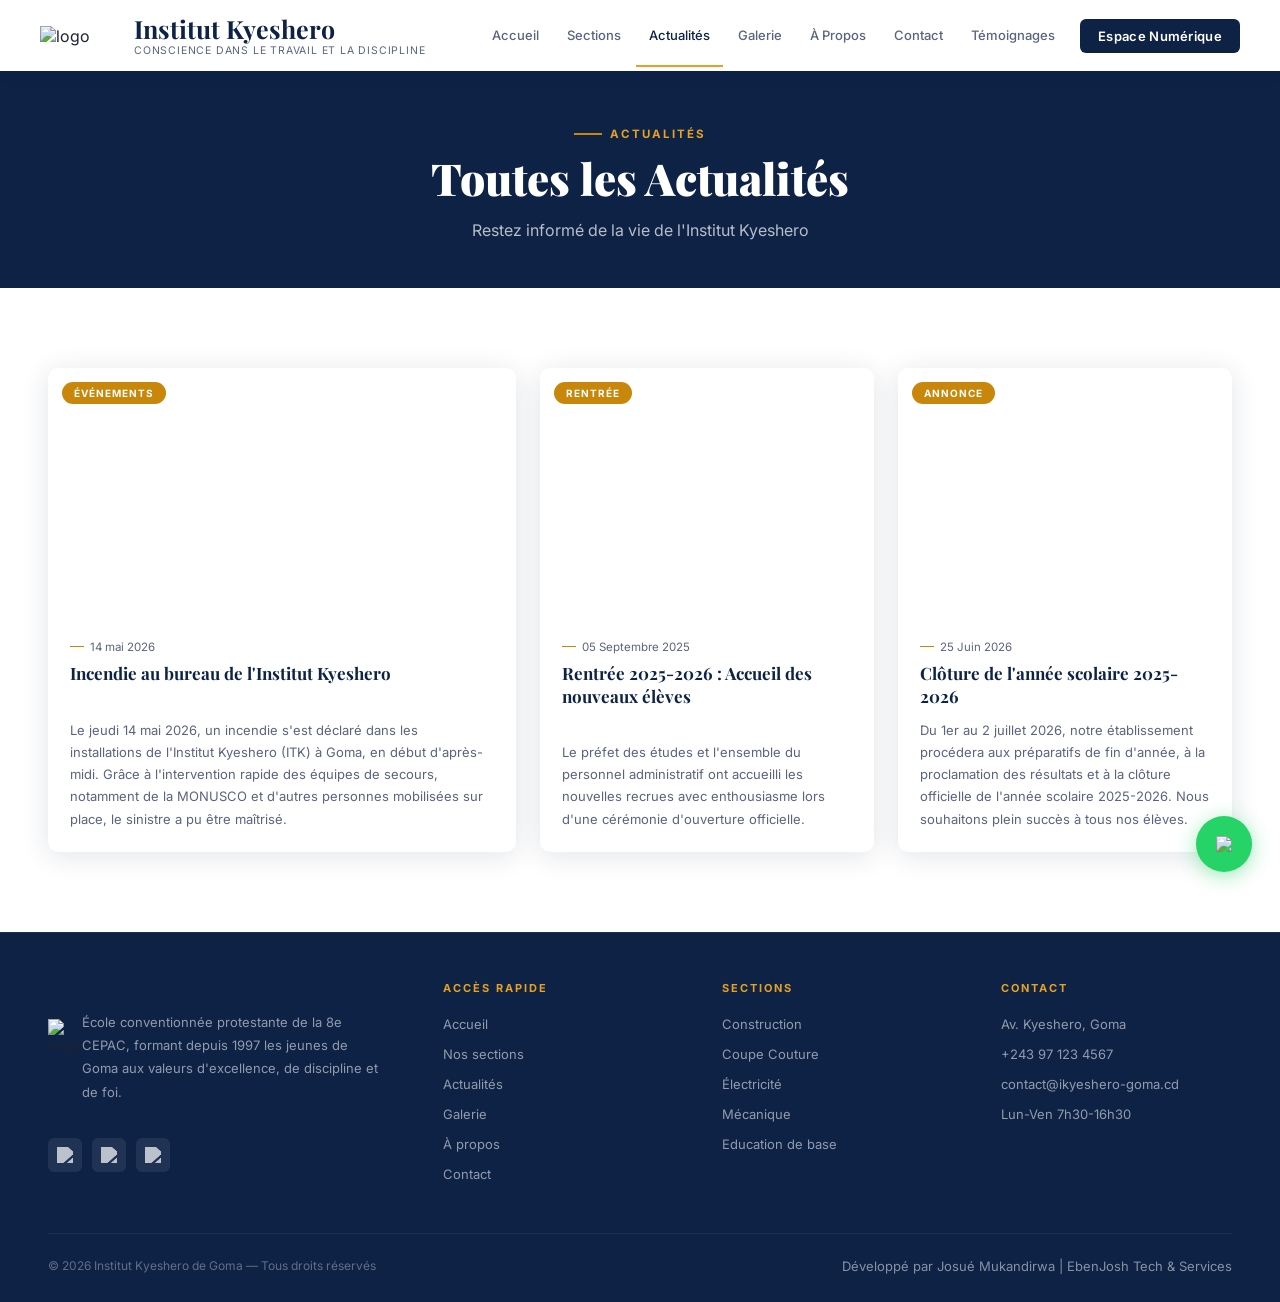
==== actualites.html @ 7f98d509 "maintenance en cours" ====
<!DOCTYPE html>
<html lang="fr">

<head>
    <meta charset="UTF-8" />
    <meta name="viewport" content="width=device-width,initial-scale=1.0" />
    <title>Actualités</title>
    <link href="https://fonts.googleapis.com/css2?family=Playfair+Display:wght@700;900&family=Inter:wght@300;400;500;600;700&display=swap" rel="stylesheet" />
    <link rel="stylesheet" href="style.css">
</head>

<body>
    <div id="progress"></div>
    <div id="page-main">

        <!-- NAVBAR -->
        <nav id="navbar">
            <div class="logo" onclick="goTo('home')">
                <div class="logo-emblem">
                    <img src="./logos/IMG-20260512-WA0002.jpg" alt="logo">
                </div>
                <div class="logo-text">
                    <h1>Institut Kyeshero</h1>
                    <p>Conscience dans le travail et la discipline</p>
                </div>
            </div>
            <div class="nav-links" id="navLinks">
                <a href="index.html">Accueil</a>
                <a href="sections.html">Sections</a>
                <a href="actualites.html" class="active">Actualités</a>
                <a href="galerie.html">Galerie</a>
                <a href="propos.html">À Propos</a>
                <a href="contacts.html">Contact</a>
                <a href="temoignages.html">Témoignages</a>
                <a href="espacenumerique.html" class="nav-espace">Espace Numérique</a>
            </div>
            <div class="hamburger" onclick="openMobileNav()">
                <span></span><span></span><span></span>
            </div>
        </nav>

        <!-- MOBILE NAV -->
        <div class="mobile-nav" id="mobileNav">
            <div class="mobile-nav-header">
                <div class="logo">
                    <div class="logo-emblem">
                        <img src="./logos/logo (2).png" alt="logo">
                    </div>
                    <div class="logo-text" style="filter:invert(1) brightness(2)">
                        <h1>Institut Kyeshero</h1>
                        <p>Conscience dans le travail et la discipline</p>
                    </div>
                </div>
                <button class="mob-close" onclick="closeMobileNav()">✕</button>
            </div>
            <a href="index.html">Accueil</a>
            <a href="sections.html">Sections & Formation</a>
            <a href="actualites.html">Actualités</a>
            <a href="galerie.html">Galerie</a>
            <a href="propos.html">À Propos</a>
            <a href="contacts.html">Contact & Inscriptions</a>
            <a href="temoignages.html" style="color:var(--gold-light)">Témoignages</a>
            <a href="espacenumerique.html" style="color:var(--gold-light)">Espace Numérique</a>
        </div>

        <!---------------- actualites ---------------->
        <!-- <div id="view-actualites" style="display:none"> -->
        <div style="background:var(--navy);padding:48px;color:#fff;text-align:center">
            <div class="section-label" style="justify-content:center;color:var(--gold-light)">Actualités</div>
            <h1 class="section-h2" style="color:#fff">Toutes les Actualités</h1>
            <p style="color:rgba(255,255,255,.7)">Restez informé de la vie de l'Institut Kyeshero</p>
        </div>
        <section class="section">
            <div class="section-inner">
                <div class="news-grid">
                    <div class="news-card">
                        <div class="news-img tall" style="background-image:url(./pictures/incendies.jpg); height: 250px;">
                            <div class="news-category">Événements</div>
                        </div>
                        <div class="news-body">
                            <div class="news-date">14 mai 2026</div>
                            <div class="news-title">Incendie au bureau de l'Institut Kyeshero</div>
                            <div class="news-excerpt">
                                Le jeudi 14 mai 2026, un incendie s'est déclaré dans les installations de l'Institut Kyeshero (ITK) à Goma, en début d'après-midi. Grâce à l'intervention rapide des équipes de secours, notamment de la MONUSCO et d'autres personnes mobilisées sur place,
                                le sinistre a pu être maîtrisé.
                                <!-- Cet événement a suscité une vive émotion au sein de la communauté éducative et de la population locale. À ce jour, les circonstances exactes à l'origine de l'incendie n'ont pas encore été
                                officiellement établies. Une évaluation des dégâts et des investigations ont été engagées afin de déterminer les causes de cet incident. L'Institut Technique de Kyeshero remercie toutes les personnes et organisations qui
                                ont apporté leur soutien durant cette épreuve. -->
                            </div>
                        </div>
                    </div>
                    <div class="news-card">
                        <div class="news-img" style="background-image:url('https://images.unsplash.com/photo-1529390079861-591de354faf5?w=600&q=80'); height: 250px;">
                            <div class="news-category">Rentrée</div>
                        </div>
                        <div class="news-body">
                            <div class="news-date">05 Septembre 2025</div>
                            <div class="news-title">Rentrée 2025-2026 : Accueil des nouveaux élèves</div>
                            <div class="news-excerpt">Le préfet des études et l'ensemble du personnel administratif ont accueilli les nouvelles recrues avec enthousiasme lors d'une cérémonie d'ouverture officielle.
                            </div>
                        </div>
                    </div>
                    <div class="news-card">
                        <div class="news-img" style="background-image:url('https://images.unsplash.com/photo-1551731409-43eb3e517a1a?w=600&q=80'); height: 250px;">
                            <div class="news-category">Annonce</div>
                        </div>
                        <div class="news-body">
                            <div class="news-date">25 Juin 2026</div>
                            <div class="news-title">Clôture de l'année scolaire 2025-2026</div>
                            <div class="news-excerpt">
                                Du 1er au 2 juillet 2026, notre établissement procédera aux préparatifs de fin d'année, à la proclamation des résultats et à la clôture officielle de l'année scolaire 2025-2026. Nous souhaitons plein succès à tous nos élèves.
                            </div>
                        </div>
                    </div>
                    <!-- <div class="news-card">
                        <div class="news-img" style="background-image:url('https://images.unsplash.com/photo-1571260899304-425eee4c7efc?w=600&q=80')">
                            <div class="news-category">Cérémonie</div>
                        </div>
                        <div class="news-body">
                            <div class="news-date">04 Juillet 2025</div>
                            <div class="news-title">Cérémonie de remise de diplômes 2025</div>
                            <div class="news-excerpt">Une cérémonie solennelle marquera la fin de cycle pour les élèves de terminale. Parents et dignitaires sont cordialement invités.</div>
                            <a href="#" class="news-link">Lire la suite <span class="arrow">→</span></a>
                        </div>
                    </div>
                    <div class="news-card">
                        <div class="news-img" style="background-image:url('https://images.unsplash.com/photo-1580582932707-520aed937b7b?w=600&q=80')">
                            <div class="news-category">Admin</div>
                        </div>
                        <div class="news-body">
                            <div class="news-date">15 Juillet 2025</div>
                            <div class="news-title">Ouverture des inscriptions 2025-2026</div>
                            <div class="news-excerpt">Les inscriptions pour l'année scolaire 2025-2026 sont officiellement ouvertes. Rendez-vous au secrétariat avec les pièces requises.</div>
                            <a href="#" class="news-link">Lire la suite <span class="arrow">→</span></a>
                        </div>
                    </div>
                    <div class="news-card">
                        <div class="news-img" style="background-image:url('https://images.unsplash.com/photo-1532187863486-abf9dbad1b69?w=600&q=80')">
                            <div class="news-category">Science</div>
                        </div>
                        <div class="news-body">
                            <div class="news-date">22 Mars 2025</div>
                            <div class="news-title">Foire scientifique inter-sections 2025</div>
                            <div class="news-excerpt">Les sections Bio-Chimie, Électricité et Mécanique ont présenté leurs projets lors d'une foire interne récompensant les meilleures innovations.</div>
                            <a href="#" class="news-link">Lire la suite <span class="arrow">→</span></a>
                        </div>
                    </div> -->
                </div>
            </div>
        </section>
    </div>

    <!-- FOOTER -->
    <footer id="main-footer">
        <div class="footer-grid">
            <div class="footer-brand">
                <div class="logo">
                    <div class="logo-emblem">
                        <img src="./logos/logo (2).png" alt="logo">
                        <p> École conventionnée protestante de la 8e CEPAC, formant depuis 1997 les jeunes de Goma aux valeurs d'excellence, de discipline et de foi.
                        </p>
                    </div>
                    <div class="logo-text" style="filter:invert(1) brightness(2)">
                    </div>
                </div>
                <div class="footer-socials">
                    <a href="#"><img src="./icons/book.png"></a>
                    <a href="#"><img src="./icons/x.png"></a>
                    <a href="#"><img src="./icons/insta.png"></a>
                    <!-- <a href="#"><img src="./icons/whastapp.png"></a> -->
                </div>
            </div>
            <div class="footer-col">
                <h4>Accès rapide</h4>
                <ul>
                    <li><a href="index.html">Accueil</a></li>
                    <li><a href="sections.html">Nos sections</a></li>
                    <li><a href="actualites.html">Actualités</a></li>
                    <li><a href="galerie.html">Galerie</a></li>
                    <li><a href="propos.html">À propos</a></li>
                    <li><a href="contacts.html">Contact</a></li>
                </ul>
            </div>
            <div class="footer-col">
                <h4>Sections</h4>
                <ul>
                    <li><a href="#">Construction</a></li>
                    <li><a href="#">Coupe Couture</a></li>
                    <li><a href="#">Électricité</a></li>
                    <li><a href="#">Mécanique</a></li>
                    <li><a href="#">Education de base</a></li>
                </ul>
            </div>
            <div class="footer-col">
                <h4>Contact</h4>
                <ul>
                    <li><a href="#">Av. Kyeshero, Goma</a></li>
                    <li><a href="#">+243 97 123 4567</a></li>
                    <li><a href="#">contact@ikyeshero-goma.cd</a></li>
                    <li><a href="#">Lun-Ven 7h30-16h30</a></li>
                </ul>
            </div>
        </div>
        <div class="footer-bottom">
            <span>&copy; 2026 Institut Kyeshero de Goma — Tous droits réservés</span>
            <div class="footer-motto">
                <span style="font-size:13px;color:rgba(255,255,255,.5)">
                        Développé par Josué Mukandirwa | EbenJosh Tech & Services
                    </span>
            </div>
        </div>
    </footer>

    <!-- WHATSAPP -->
    <a href="https://wa.me/243971234567" class="wa-btn" target="_blank">
        <img src="./icons/whastap.png">
    </a>
    <script src="index.js"></script>
</body>

</html>
---- style.css ----
:root {
    --navy: #0d2245;
    --navy2: #1a3a6b;
    --blue: #1e4fa0;
    --gold: #c8860a;
    --gold-light: #e8a020;
    --gold-pale: #fdf3df;
    --white: #fff;
    --off: #f7f8fc;
    --text: #1c2333;
    --muted: #5a6480;
    --border: #e2e8f2;
    --radius: 10px;
    --shadow: 0 4px 28px rgba(13, 34, 69, .12);
    --shadow-lg: 0 16px 60px rgba(13, 34, 69, .18);
    --ff-display: 'Playfair Display', serif;
    --ff-body: 'Inter', sans-serif;
}

* {
    margin: 0;
    padding: 0;
    box-sizing: border-box
}

html {
    scroll-behavior: smooth
}

body {
    font-family: var(--ff-body);
    color: var(--text);
    background: #fff;
    overflow-x: hidden;
}

a {
    text-decoration: none;
    color: inherit
}

img {
    max-width: 100%;
    display: block
}


/* ══ TOPBAR ══ */

.topbar {
    background: var(--navy);
    color: rgba(255, 255, 255, .75);
    font-size: 12.5px;
    padding: 8px 48px;
    display: flex;
    justify-content: space-between;
    align-items: center;
    letter-spacing: .3px;
}

.topbar-left {
    display: flex;
    gap: 24px;
    align-items: center
}

.topbar-left span {
    display: flex;
    align-items: center;
    gap: 7px
}

.topbar-right {
    display: flex;
    gap: 8px;
    align-items: center
}

.topbar-right a {
    width: 30px;
    height: 30px;
    border-radius: 6px;
    background: rgba(255, 255, 255, .1);
    display: flex;
    align-items: center;
    justify-content: center;
    font-size: 13px;
    color: #fff;
    transition: background .2s;
}

.topbar-right a:hover {
    background: var(--blue)
}


/* ══ NAV ══ */

nav {
    background: #fff;
    box-shadow: 0 2px 16px rgba(13, 34, 69, .08);
    padding: 0 40px;
    display: flex;
    align-items: center;
    justify-content: space-between;
    position: sticky;
    top: 0;
    z-index: 900;
    transition: box-shadow .3s;
}

nav.scrolled {
    box-shadow: 0 4px 30px rgba(13, 34, 69, .15)
}

.logo {
    display: flex;
    align-items: center;
    gap: 14px;
    padding: 14px 0;
    cursor: pointer
}

.logo-emblem img {
    width: 80px;
}

.logo-emblem::before {
    content: '';
    inset: 0;
    background: linear-gradient(135deg, rgba(200, 134, 10, .2), transparent);
}

.logo-emblem span {
    font-size: 9px;
    color: var(--gold-light);
    font-weight: 900;
    letter-spacing: 1.5px;
    line-height: 1.1;
    text-align: center;
    position: relative;
    z-index: 1
}

.logo-emblem .cross {
    font-size: 18px;
    color: #fff;
    position: relative;
    z-index: 1
}

.logo-text h1 {
    font-size: 25px;
    color: var(--navy);
    font-weight: 700;
    font-family: var(--ff-display);
    line-height: 1.2
}

.logo-text p {
    font-size: 10.5px;
    color: var(--muted);
    letter-spacing: .8px;
    text-transform: uppercase
}

.nav-links {
    display: flex;
    align-items: center;
    gap: 2px
}

.nav-links a {
    padding: 22px 13px;
    font-size: 13px;
    font-weight: 500;
    color: var(--muted);
    border-bottom: 2px solid transparent;
    transition: all .2s;
    white-space: nowrap;
}

.nav-links a:hover,
.nav-links a.active {
    color: var(--navy);
    border-bottom-color: var(--gold-light);
}

.nav-links .nav-espace {
    background: var(--navy);
    color: #fff !important;
    padding: 9px 18px !important;
    border-radius: 6px;
    border-bottom: none !important;
    margin-left: 10px;
    font-weight: 600;
    font-size: 13px;
    letter-spacing: .3px;
}

.nav-links .nav-espace:hover {
    background: var(--blue) !important
}


/* hamburger */

.hamburger {
    display: none;
    flex-direction: column;
    gap: 5px;
    cursor: pointer;
    padding: 10px
}

.hamburger span {
    width: 24px;
    height: 2.5px;
    background: var(--navy);
    border-radius: 2px;
    transition: all .3s
}


/* ══ HERO ══ */

.hero {
    position: relative;
    height: 92vh;
    min-height: 580px;
    max-height: 800px;
    overflow: hidden;
    background: var(--navy);
}

.hero-slides {
    position: absolute;
    inset: 0
}

.hslide {
    position: absolute;
    inset: 0;
    opacity: 0;
    transition: opacity 1s ease;
    background-size: cover;
    background-position: center;
}

.hslide.active {
    opacity: 1
}

.hslide-overlay {
    position: absolute;
    inset: 0;
    background: linear-gradient(to right, rgba(13, 34, 69, .85) 0%, rgba(13, 34, 69, .55) 55%, rgba(13, 34, 69, .2) 100%);
}


/* Real school images via Unsplash for African schools */

.hslide-1 {
    background-image: url(./pictures/back\ \(2\).jpg)
}

.hslide-2 {
    background-image: url(./pictures/autresimages\ \(3\).jpg)
}

.hslide-3 {
    background-image: url(./pictures/e3a.png)
}

.hslide-4 {
    background-image: url(./pictures/back\ \(1\).jpg)
}

.hero-content {
    position: absolute;
    top: 50%;
    left: 48px;
    transform: translateY(-50%);
    color: #fff;
    max-width: 640px;
}

.hero-eyebrow {
    display: inline-flex;
    align-items: center;
    gap: 8px;
    background: rgba(200, 134, 10, .25);
    border: 1px solid rgba(200, 134, 10, .5);
    border-radius: 20px;
    padding: 6px 18px;
    font-size: 12px;
    letter-spacing: 1.5px;
    text-transform: uppercase;
    font-weight: 600;
    margin-bottom: 22px;
    color: var(--gold-light);
}

.hero-eyebrow::before {
    content: '✝';
    font-size: 11px
}

.hero-content h2 {
    font-family: var(--ff-display);
    font-size: clamp(38px, 5vw, 68px);
    font-weight: 900;
    line-height: 1.08;
    margin-bottom: 20px;
    text-shadow: 0 2px 20px rgba(0, 0, 0, .4);
}

.hero-content h2 em {
    font-style: normal;
    color: var(--gold-light);
    display: block;
}

.hero-tagline {
    font-size: 16px;
    line-height: 1.7;
    color: rgba(255, 255, 255, .85);
    max-width: 480px;
    margin-bottom: 36px;
}

.hero-actions {
    display: flex;
    gap: 14px;
    flex-wrap: wrap
}

.btn-gold {
    background: var(--gold);
    color: #fff;
    padding: 14px 30px;
    border-radius: 7px;
    font-weight: 700;
    font-size: 14px;
    letter-spacing: .5px;
    transition: all .2s;
    display: inline-flex;
    align-items: center;
    gap: 8px;
    border: 2px solid var(--gold);
}

.btn-gold:hover {
    background: var(--gold-light);
    border-color: var(--gold-light);
    transform: translateY(-2px)
}

.btn-ghost {
    background: transparent;
    color: #fff;
    padding: 14px 30px;
    border-radius: 7px;
    font-weight: 600;
    font-size: 14px;
    letter-spacing: .5px;
    border: 2px solid rgba(255, 255, 255, .5);
    transition: all .2s;
}

.btn-ghost:hover {
    background: rgba(255, 255, 255, .1);
    border-color: #fff
}

.hero-stats {
    position: absolute;
    bottom: 0;
    left: 0;
    right: 0;
    display: flex;
    background: rgba(13, 34, 69, .9);
    backdrop-filter: blur(10px);
}

.hero-stat {
    flex: 1;
    padding: 20px;
    text-align: center;
    border-right: 1px solid rgba(255, 255, 255, .08);
}

.hero-stat:last-child {
    border-right: none
}

.hero-stat .num {
    font-size: 30px;
    font-weight: 900;
    color: var(--gold-light);
    font-family: var(--ff-display);
}

.hero-stat .lbl {
    font-size: 11px;
    color: rgba(255, 255, 255, .6);
    margin-top: 3px;
    letter-spacing: .5px
}


/* slide arrows */

.harrow {
    position: absolute;
    top: 50%;
    transform: translateY(-50%);
    width: 44px;
    height: 44px;
    border-radius: 50%;
    background: rgba(255, 255, 255, .15);
    border: none;
    color: #fff;
    font-size: 20px;
    cursor: pointer;
    display: flex;
    align-items: center;
    justify-content: center;
    transition: all .2s;
    backdrop-filter: blur(4px);
}

.harrow:hover {
    background: rgba(255, 255, 255, .3);
    transform: translateY(-50%) scale(1.05)
}

.harrow-prev {
    left: 20px
}

.harrow-next {
    right: 20px
}

.hdots {
    position: absolute;
    bottom: 100px;
    left: 50%;
    transform: translateX(-50%);
    display: flex;
    gap: 8px;
}

.hdot {
    width: 8px;
    height: 8px;
    border-radius: 50%;
    background: rgba(255, 255, 255, .35);
    cursor: pointer;
    transition: all .3s;
}

.hdot.active {
    background: var(--gold-light);
    width: 22px;
    border-radius: 4px
}


/* ══ SECTIONS GÉNÉRALES ══ */

.section {
    padding: 80px 48px
}

.section-inner {
    max-width: 1200px;
    margin: 0 auto;
    display: flex;
    /* grid-template-columns: 1fr 1fr; */
    gap: 64px;
}

.section-bg {
    background: var(--off)
}

.section-label {
    display: inline-flex;
    align-items: center;
    gap: 8px;
    font-size: 11.5px;
    letter-spacing: 2px;
    text-transform: uppercase;
    font-weight: 700;
    color: var(--gold);
    margin-bottom: 12px;
}

.section-label::before {
    content: '';
    width: 28px;
    height: 2px;
    background: var(--gold);
    display: block
}

.section-h2 {
    font-family: var(--ff-display);
    font-size: clamp(28px, 3.5vw, 44px);
    font-weight: 900;
    color: var(--navy);
    line-height: 1.15;
    margin-bottom: 16px;
}

.section-intro {
    font-size: 16px;
    line-height: 1.8;
    color: var(--muted);
    max-width: 600px;
}

.section-head-row {
    display: flex;
    justify-content: space-between;
    align-items: flex-end;
    gap: 32px;
    margin-bottom: 52px;
    flex-wrap: wrap;
}


/* ══ ACTUALITÉS ══ */

.news-grid {
    display: grid;
    grid-template-columns: 1.4fr 1fr 1fr;
    gap: 24px
}

.news-card {
    background: #fff;
    border-radius: var(--radius);
    overflow: hidden;
    box-shadow: var(--shadow);
    transition: transform .25s, box-shadow .25s;
    display: flex;
    flex-direction: column;
}

.news-card:hover {
    transform: translateY(-5px);
    box-shadow: var(--shadow-lg)
}

.news-img {
    height: 200px;
    background-size: cover;
    background-position: center;
    position: relative;
}

.news-img.tall {
    height: 260px
}

.news-category {
    position: absolute;
    top: 14px;
    left: 14px;
    background: var(--gold);
    color: #fff;
    font-size: 10px;
    font-weight: 700;
    letter-spacing: 1px;
    text-transform: uppercase;
    padding: 5px 12px;
    border-radius: 20px;
}

.news-body {
    padding: 22px;
    flex: 1;
    display: flex;
    flex-direction: column
}

.news-date {
    font-size: 11.5px;
    color: var(--muted);
    margin-bottom: 8px;
    display: flex;
    align-items: center;
    gap: 6px
}

.news-date::before {
    content: '';
    width: 14px;
    height: 1px;
    background: var(--gold)
}

.news-title {
    font-family: var(--ff-display);
    font-size: 17px;
    font-weight: 700;
    color: var(--navy);
    line-height: 1.4;
    margin-bottom: 10px;
    flex: 1;
}

.news-excerpt {
    font-size: 13px;
    color: var(--muted);
    line-height: 1.7
}

.news-link {
    margin-top: 16px;
    display: inline-flex;
    align-items: center;
    gap: 6px;
    font-size: 12.5px;
    font-weight: 600;
    color: var(--blue);
    letter-spacing: .3px;
}

.news-link:hover {
    color: var(--gold)
}

.news-link .arrow {
    transition: transform .2s
}

.news-link:hover .arrow {
    transform: translateX(4px)
}


/* ══ SECTIONS ENSEIGNEMENT ══ */

.sections-grid {
    display: grid;
    grid-template-columns: repeat(3, 1fr);
    gap: 24px;
}

.sect-card {
    border-radius: var(--radius);
    overflow: hidden;
    position: relative;
    height: 260px;
    cursor: pointer;
    box-shadow: var(--shadow);
    transition: transform .25s;
}

.sect-card:hover {
    transform: translateY(-6px)
}

.sect-card-bg {
    position: absolute;
    inset: 0;
    background-size: cover;
    background-position: center;
    transition: transform .4s;
}

.sect-card:hover .sect-card-bg {
    transform: scale(1.06)
}

.sect-card-overlay {
    position: absolute;
    inset: 0;
    background: linear-gradient(to top, rgba(13, 34, 69, .92) 0%, rgba(13, 34, 69, .2) 100%);
}

.sect-card-body {
    position: absolute;
    bottom: 0;
    left: 0;
    right: 0;
    padding: 24px;
}

.sect-icon {
    width: 50px;
    height: 50px;
    border-radius: 50%;
    background: rgba(255, 255, 255, .15);
    display: flex;
    align-items: center;
    justify-content: center;
    font-size: 22px;
    margin-bottom: 12px;
    border: 1.5px solid rgba(255, 255, 255, .2);
}

.sect-icon img {
    width: 35px;
    cursor: pointer;
    filter: brightness(0) invert(1);
    opacity: 70%;
}

.sect-card-body h3 {
    font-family: var(--ff-display);
    font-size: 18px;
    color: #fff;
    font-weight: 700;
    margin-bottom: 5px;
}

.sect-card-body p {
    font-size: 12px;
    color: rgba(255, 255, 255, .7);
    line-height: 1.5
}

.sect-card-tag {
    position: absolute;
    top: 14px;
    right: 14px;
    background: rgba(200, 134, 10, .9);
    color: #fff;
    font-size: 10px;
    font-weight: 700;
    letter-spacing: .8px;
    padding: 4px 10px;
    border-radius: 20px;
    text-transform: uppercase;
}


/* ══ TÉMOIGNAGES ══ */

.testimonials-wrap {
    position: relative;
    overflow: hidden
}

.testimonials-track {
    display: flex;
    gap: 24px;
    transition: transform .5s cubic-bezier(.4, 0, .2, 1);
}

.testi-card {
    /* min-width: calc(33.33% - 16px); */
    width: 100px;
    background: #fff;
    border-radius: var(--radius);
    padding: 32px;
    box-shadow: var(--shadow);
    flex-shrink: 0;
    position: relative;
}

.testi-card::before {
    content: '"';
    position: absolute;
    top: 18px;
    right: 24px;
    font-family: var(--ff-display);
    font-size: 80px;
    color: var(--gold-pale);
    line-height: 1;
    font-weight: 900;
}

.testi-stars {
    color: var(--gold-light);
    font-size: 14px;
    margin-bottom: 16px;
    letter-spacing: 2px
}

.testi-text {
    font-size: 14.5px;
    line-height: 1.8;
    color: var(--muted);
    margin-bottom: 24px;
    position: relative;
    z-index: 1;
}

.testi-author {
    display: flex;
    align-items: center;
    gap: 14px
}

.testi-avatar {
    width: 48px;
    height: 48px;
    border-radius: 50%;
    background-size: cover;
    background-position: center;
    border: 2.5px solid var(--gold-light);
    flex-shrink: 0;
}

.testi-name {
    font-weight: 700;
    font-size: 14px;
    color: var(--navy)
}

.testi-role {
    font-size: 12px;
    color: var(--muted);
    margin-top: 2px
}

.testi-nav {
    display: flex;
    gap: 10px;
    margin-top: 36px;
    justify-content: center
}

.testi-btn {
    width: 42px;
    height: 42px;
    border-radius: 50%;
    border: 2px solid var(--border);
    background: #fff;
    cursor: pointer;
    font-size: 18px;
    display: flex;
    align-items: center;
    justify-content: center;
    transition: all .2s;
    color: var(--navy);
}

.testi-btn:hover {
    background: var(--navy);
    color: #fff;
    border-color: var(--navy)
}

.temoi {
    /* text-align: center; */
    margin-top: 20px;
}

.temoi button {
    width: 100px;
    padding: 5px;
    justify-content: center;
    border-radius: 20px;
    border: 1px solid var(--gold);
    background: var(--gold);
    justify-content: center
}

.temoi a {
    font-size: 12px;
    color: #e2e8f2;
    font-weight: bold;
}

.testimonials-wrap p {
    color: var(--muted);
}


/* ══ CHIFFRES CLÉS ══ */

.stats-band {
    background: linear-gradient(135deg, var(--navy) 0%, var(--blue) 100%);
    padding: 64px 48px;
}

.stats-grid {
    max-width: 1200px;
    margin: 0 auto;
    display: grid;
    grid-template-columns: repeat(4, 1fr);
    gap: 32px;
}

.stat-item {
    text-align: center;
    color: #fff
}

.stat-num {
    font-family: var(--ff-display);
    font-size: 52px;
    font-weight: 900;
    color: var(--gold-light);
    line-height: 1;
    display: block;
    counter-reset: none;
}

.stat-lbl {
    font-size: 13px;
    color: rgba(255, 255, 255, .7);
    margin-top: 6px;
    letter-spacing: .5px
}

.stat-icon {
    font-size: 28px;
    margin-bottom: 12px;
    display: block
}


/* ══ ESPACE ÉLÈVE/PARENT ══ */

.espace-grid {
    display: grid;
    grid-template-columns: 1fr 1fr;
    gap: 28px
}

.espace-card {
    border-radius: var(--radius);
    overflow: hidden;
    position: relative;
    min-height: 320px;
    cursor: pointer;
    box-shadow: var(--shadow);
    transition: transform .25s, box-shadow .25s;
}

.espace-card:hover {
    transform: translateY(-5px);
    box-shadow: var(--shadow-lg)
}

.espace-card-bg {
    position: absolute;
    inset: 0;
    background-size: cover;
    background-position: center
}

.espace-card-overlay {
    position: absolute;
    inset: 0;
    background: linear-gradient(135deg, rgba(13, 34, 69, .9) 0%, rgba(13, 34, 69, .6) 100%);
}

.espace-card-content {
    position: relative;
    z-index: 1;
    padding: 40px;
    height: 100%;
    display: flex;
    flex-direction: column;
}

.espace-badge {
    display: inline-flex;
    align-items: center;
    gap: 8px;
    background: rgba(200, 134, 10, .25);
    border: 1px solid rgba(200, 134, 10, .4);
    border-radius: 20px;
    padding: 6px 14px;
    font-size: 11px;
    letter-spacing: 1px;
    text-transform: uppercase;
    font-weight: 700;
    color: var(--gold-light);
    margin-bottom: auto;
}

.espace-card h3 {
    font-family: var(--ff-display);
    font-size: 30px;
    color: #fff;
    font-weight: 900;
    line-height: 1.2;
    margin-bottom: 14px;
}

.espace-card p {
    font-size: 14px;
    color: rgba(255, 255, 255, .8);
    line-height: 1.7;
    margin-bottom: 28px
}

.espace-features {
    display: flex;
    flex-direction: column;
    gap: 10px;
    margin-bottom: 28px
}

.espace-feat {
    display: flex;
    align-items: center;
    gap: 10px;
    font-size: 13px;
    color: rgba(255, 255, 255, .85);
}

.espace-feat::before {
    content: '✓';
    width: 20px;
    height: 20px;
    background: rgba(200, 134, 10, .3);
    border-radius: 50%;
    display: flex;
    align-items: center;
    justify-content: center;
    font-size: 11px;
    color: var(--gold-light);
    font-weight: 700;
    flex-shrink: 0;
}

.espace-cta {
    background: var(--gold);
    color: #fff;
    padding: 12px 24px;
    border-radius: 6px;
    font-weight: 700;
    font-size: 14px;
    letter-spacing: .4px;
    display: inline-flex;
    align-items: center;
    gap: 8px;
    transition: all .2s;
    align-self: flex-start;
    border: none;
    cursor: pointer;
}

.espace-cta:hover {
    background: var(--gold-light);
    transform: translateY(-2px)
}


/* ══ GALERIE ══ */

.gallery-masonry {
    display: grid;
    grid-template-columns: repeat(4, 1fr);
    grid-template-rows: auto;
    gap: 14px;
}

.gal-item {
    border-radius: 8px;
    overflow: hidden;
    background-size: cover;
    background-position: center;
    position: relative;
    cursor: pointer;
}

.gal-item::after {
    content: '';
    position: absolute;
    inset: 0;
    background: rgba(13, 34, 69, 0);
    transition: background .3s;
}

.gal-item:hover::after {
    background: rgba(13, 34, 69, .3)
}

.gal-item:nth-child(1) {
    grid-column: span 2;
    grid-row: span 2;
    height: 340px
}

.gal-item:nth-child(2) {
    height: 163px
}

.gal-item:nth-child(3) {
    height: 163px
}

.gal-item:nth-child(4) {
    height: 163px
}

.gal-item:nth-child(5) {
    height: 163px
}

.gal-item:nth-child(6) {
    grid-column: span 2;
    height: 163px
}


/* ══ CONTACT STRIP ══ */

.contact-strip {
    background: var(--navy);
    padding: 60px 48px;
}

.contact-inner {
    max-width: 1200px;
    margin: 0 auto;
    display: flex;
    justify-content: space-between;
    align-items: center;
    gap: 48px;
    flex-wrap: wrap;
}

.contact-text h2 {
    font-family: var(--ff-display);
    font-size: 32px;
    color: #fff;
    font-weight: 900;
    margin-bottom: 8px;
}

.contact-text p {
    font-size: 15px;
    color: rgba(255, 255, 255, .7)
}

.contact-items {
    display: flex;
    gap: 32px;
    flex-wrap: wrap
}

.contact-item {
    display: flex;
    align-items: center;
    gap: 12px
}

.contact-item-icon {
    width: 35px;
    border-radius: 50%;
    background: rgba(255, 255, 255, .08);
    display: flex;
    align-items: center;
    justify-content: center;
    font-size: 20px;
    flex-shrink: 0;
    padding: 5px;
    border: 1.5px solid rgba(255, 255, 255, .1);
}

.contact-item-icon img {
    cursor: pointer;
    filter: brightness(0) invert(1);
    opacity: 70%;
}

.contact-item-text {
    font-size: 13px;
    color: rgba(255, 255, 255, .6)
}

.contact-item-val {
    font-size: 14.5px;
    color: #fff;
    font-weight: 600;
    margin-top: 2px
}


/* ══ FOOTER ══ */

footer {
    background: var(--navy);
    border-top: 1px solid rgba(255, 255, 255, .06);
    padding: 48px 48px 28px;
}

.footer-grid {
    max-width: 1200px;
    margin: 0 auto;
    display: grid;
    grid-template-columns: 1.5fr 1fr 1fr 1fr;
    gap: 48px;
    margin-bottom: 40px;
}

.footer-brand p {
    font-size: 13px;
    color: rgba(255, 255, 255, .55);
    line-height: 1.8;
    margin-top: 16px;
    margin-bottom: 20px
}

.footer-brand .logo .logo-emblem {
    display: flex;
    /* align-items: center; */
}

.footer-brand .logo .logo-emblem img {
    height: 80px;
    width: 80px;
}

.footer-socials {
    display: flex;
    gap: 10px;
}

.footer-socials a {
    width: 34px;
    height: 34px;
    border-radius: 6px;
    background: rgba(255, 255, 255, .08);
    display: flex;
    align-items: center;
    justify-content: center;
    font-size: 14px;
    color: rgba(255, 255, 255, .6);
    transition: all .2s;
    padding: 5px;
}

.footer-socials a img {
    cursor: pointer;
    filter: brightness(0) invert(1);
    opacity: 70%;
}

.footer-socials a:hover {
    background: var(--gold);
    color: #fff
}

.footer-col h4 {
    font-size: 11px;
    letter-spacing: 2px;
    text-transform: uppercase;
    color: var(--gold-light);
    font-weight: 700;
    margin-bottom: 18px
}

.footer-col ul {
    list-style: none
}

.footer-col ul li {
    margin-bottom: 10px
}

.footer-col ul li a {
    font-size: 13px;
    color: rgba(255, 255, 255, .55);
    transition: color .2s
}

.footer-col ul li a:hover {
    color: #fff
}

.footer-bottom {
    max-width: 1200px;
    margin: 0 auto;
    border-top: 1px solid rgba(255, 255, 255, .06);
    padding-top: 24px;
    display: flex;
    justify-content: space-between;
    align-items: center;
    font-size: 12px;
    color: rgba(255, 255, 255, .35);
    flex-wrap: wrap;
    gap: 12px;
}

.footer-motto {
    display: flex;
    gap: 16px;
    align-items: center;
}

.footer-motto span {
    display: flex;
    align-items: center;
    gap: 6px
}

.footer-motto span::before {
    content: '·';
    color: var(--gold);
    font-size: 18px;
}

.footer-motto span:first-child::before {
    display: none
}

.logo-emblem {
    align-items: center;
}


/* ══ WHATSAPP ══ */

.wa-btn {
    position: fixed;
    bottom: 28px;
    right: 28px;
    z-index: 800;
    width: 56px;
    height: 56px;
    border-radius: 50%;
    background: #25d366;
    display: flex;
    align-items: center;
    justify-content: center;
    font-size: 26px;
    box-shadow: 0 4px 20px rgba(37, 211, 102, .45);
    transition: transform .2s, box-shadow .2s;
    animation: wa-pulse 2.5s infinite;
}

.wa-btn:hover {
    transform: scale(1.1);
    box-shadow: 0 8px 32px rgba(37, 211, 102, .55)
}

@keyframes wa-pulse {
    0%,
    100% {
        box-shadow: 0 4px 20px rgba(37, 211, 102, .45)
    }
    50% {
        box-shadow: 0 4px 30px rgba(37, 211, 102, .7)
    }
}


/* ══ SCROLL REVEAL ══ */

.reveal {
    opacity: 0;
    transform: translateY(30px);
    transition: opacity .6s, transform .6s
}

.reveal.visible {
    opacity: 1;
    transform: none
}


/* ══ COUNTER ANIMATION ══ */

.count-up {
    display: inline-block
}


/* ══ ANNONCE BAND ══ */

.annonce-band {
    background: var(--gold);
    overflow: hidden;
    padding: 10px 0;
}

.annonce-track {
    display: flex;
    gap: 60px;
    animation: scroll-left 30s linear infinite;
    white-space: nowrap;
}

.annonce-track:hover {
    animation-play-state: paused
}

@keyframes scroll-left {
    from {
        transform: translateX(0)
    }
    to {
        transform: translateX(-50%)
    }
}

.annonce-item {
    display: inline-flex;
    align-items: center;
    gap: 10px;
    font-size: 13px;
    font-weight: 600;
    color: #fff;
    letter-spacing: .3px;
}

.annonce-item .dot {
    width: 6px;
    height: 6px;
    border-radius: 50%;
    background: rgba(255, 255, 255, .5);
    flex-shrink: 0
}


/* ══ PAGE ESPACE NUMERIQUE ══ */

#page-espace {
    display: none
}

.espace-login-wrap {
    min-height: 100vh;
    background: linear-gradient(135deg, var(--navy) 0%, var(--blue) 100%);
    display: flex;
    align-items: center;
    justify-content: center;
    padding: 40px 20px;
}

.espace-login-card {
    background: #fff;
    border-radius: 16px;
    padding: 44px 40px;
    max-width: 460px;
    width: 100%;
    box-shadow: 0 24px 80px rgba(0, 0, 0, .3);
}

.espace-login-logo {
    text-align: center;
    margin-bottom: 32px
}

.espace-login-logo .emblem {
    width: 70px;
    height: 70px;
    background: var(--navy);
    border-radius: 50% 50% 38% 38%;
    display: flex;
    flex-direction: column;
    align-items: center;
    justify-content: center;
    border: 3px solid var(--gold-light);
    margin: 0 auto 14px;
}

.espace-login-logo .emblem .cross {
    font-size: 24px;
    color: #fff
}

.espace-login-logo .emblem span {
    font-size: 8px;
    color: var(--gold-light);
    font-weight: 900;
    letter-spacing: 1px
}

.espace-login-logo h2 {
    font-family: var(--ff-display);
    font-size: 22px;
    color: var(--navy);
    font-weight: 900
}

.espace-login-logo p {
    font-size: 13px;
    color: var(--muted);
    margin-top: 4px
}

.login-tabs {
    display: flex;
    background: var(--off);
    border-radius: 8px;
    padding: 4px;
    margin-bottom: 28px;
    gap: 4px
}

.ltab {
    flex: 1;
    padding: 10px;
    border-radius: 6px;
    border: none;
    background: transparent;
    font-size: 13px;
    font-weight: 600;
    color: var(--muted);
    cursor: pointer;
    transition: all .2s;
}

.ltab.active {
    background: #fff;
    color: var(--navy);
    box-shadow: 0 2px 8px rgba(0, 0, 0, .08)
}

.field {
    margin-bottom: 18px
}

.field label {
    display: block;
    font-size: 11.5px;
    font-weight: 700;
    color: var(--navy);
    margin-bottom: 7px;
    letter-spacing: .5px;
    text-transform: uppercase
}

.field input,
.field select {
    width: 100%;
    padding: 13px 16px;
    border: 2px solid var(--border);
    border-radius: 8px;
    font-size: 14px;
    color: var(--text);
    outline: none;
    font-family: var(--ff-body);
    transition: border .2s;
    background: #fff;
}

.field input:focus,
.field select:focus {
    border-color: var(--blue)
}

.btn-connect {
    width: 100%;
    padding: 14px;
    border-radius: 8px;
    background: var(--navy);
    color: #fff;
    border: none;
    font-size: 15px;
    font-weight: 700;
    cursor: pointer;
    font-family: var(--ff-body);
    transition: background .2s;
    letter-spacing: .5px;
    margin-top: 4px;
}

.btn-connect:hover {
    background: var(--blue)
}

.err-box {
    display: none;
    background: #fdf0ef;
    border: 1px solid #f5c6c2;
    border-left: 4px solid #c0392b;
    border-radius: 8px;
    padding: 14px 16px;
    margin-top: 16px;
    font-size: 13px;
    color: #c0392b;
}

.err-box.show {
    display: block
}


/* ══ MOBILE ══ */

.mobile-nav {
    display: none;
    position: fixed;
    inset: 0;
    background: var(--navy);
    z-index: 9999;
    flex-direction: column;
    padding: 24px;
    overflow-y: auto;
}

.mobile-nav.open {
    display: flex
}

.mobile-nav-header {
    display: flex;
    justify-content: space-between;
    align-items: center;
    margin-bottom: 32px
}

.mob-close {
    background: none;
    border: none;
    color: #fff;
    font-size: 28px;
    cursor: pointer
}

.mobile-nav a {
    color: rgba(255, 255, 255, .85);
    padding: 18px 12px;
    font-size: 15px;
    font-weight: 500;
    border-bottom: 1px solid rgba(255, 255, 255, .08);
    display: flex;
    justify-content: space-between;
    align-items: center;
}

.mobile-nav a:after {
    content: '>';
    font-size: 22px;
    color: var(--gold-light)
}


/* bottom bar mobile */

.mobile-bar {
    display: none;
    position: fixed;
    bottom: 0;
    left: 0;
    right: 0;
    background: #fff;
    border-top: 1px solid var(--border);
    z-index: 800;
    display: none;
    grid-template-columns: repeat(4, 1fr);
}

.mbar-item {
    display: flex;
    flex-direction: column;
    align-items: center;
    padding: 10px;
    font-size: 10px;
    font-weight: 600;
    color: var(--muted);
    cursor: pointer;
    transition: color .2s;
}

.mbar-item.active,
.mbar-item:hover {
    color: var(--navy)
}

.mbar-item .ico {
    font-size: 22px;
    margin-bottom: 3px
}

@media(max-width:1070px) {
    .topbar {
        padding: 8px 20px
    }
    .topbar-left span:not(:first-child) {
        display: none
    }
    nav {
        padding: 0 20px
    }
    .nav-links {
        display: none
    }
    .hamburger {
        display: flex
    }
    .section {
        padding: 60px 20px
    }
    .hero-content {
        left: 20px;
        right: 20px;
        max-width: 100%
    }
    .hero-stats {
        display: none
    }
}

@media(max-width:900px) {
    .section-inner {
        display: grid;
    }
    .news-grid {
        grid-template-columns: 1fr
    }
    .sections-grid {
        grid-template-columns: repeat(2, 1fr)
    }
    .stats-grid {
        grid-template-columns: repeat(2, 1fr)
    }
    .espace-grid {
        grid-template-columns: 1fr
    }
    .gallery-masonry {
        grid-template-columns: repeat(2, 1fr)
    }
    .gal-item:nth-child(1) {
        grid-column: span 2;
        height: 220px
    }
    .gal-item:nth-child(6) {
        grid-column: span 2
    }
    .contact-inner {
        flex-direction: column;
        align-items: flex-start
    }
    .footer-grid {
        grid-template-columns: 1fr 1fr
    }
    .testi-card {
        min-width: calc(100% - 0px)
    }
    .footer-bottom {
        flex-direction: column;
        text-align: center
    }
    .mobile-bar {
        display: grid
    }
    footer {
        padding-bottom: 80px
    }
    .stats-band {
        padding: 60px 20px
    }
    .contact-strip {
        padding: 60px 20px
    }
}

@media(max-width:600px) {
    .hero {
        height: 80vh;
        min-height: 480px
    }
    .hero-content h2 {
        font-size: 34px
    }
    .sections-grid {
        grid-template-columns: 1fr
    }
    .stats-grid {
        grid-template-columns: 1fr 1fr
    }
    .footer-grid {
        grid-template-columns: 1fr
    }
    .hdots {
        bottom: 12px
    }
}

@media(max-width:350px) {
    .logo-text h1 {
        font-size: 25px;
    }
}


/* ══ PROGRESS BAR ══ */

#progress {
    position: fixed;
    top: 0;
    left: 0;
    height: 3px;
    background: linear-gradient(to right, var(--gold), var(--gold-light));
    z-index: 9999;
    width: 0%;
    transition: width .1s;
}
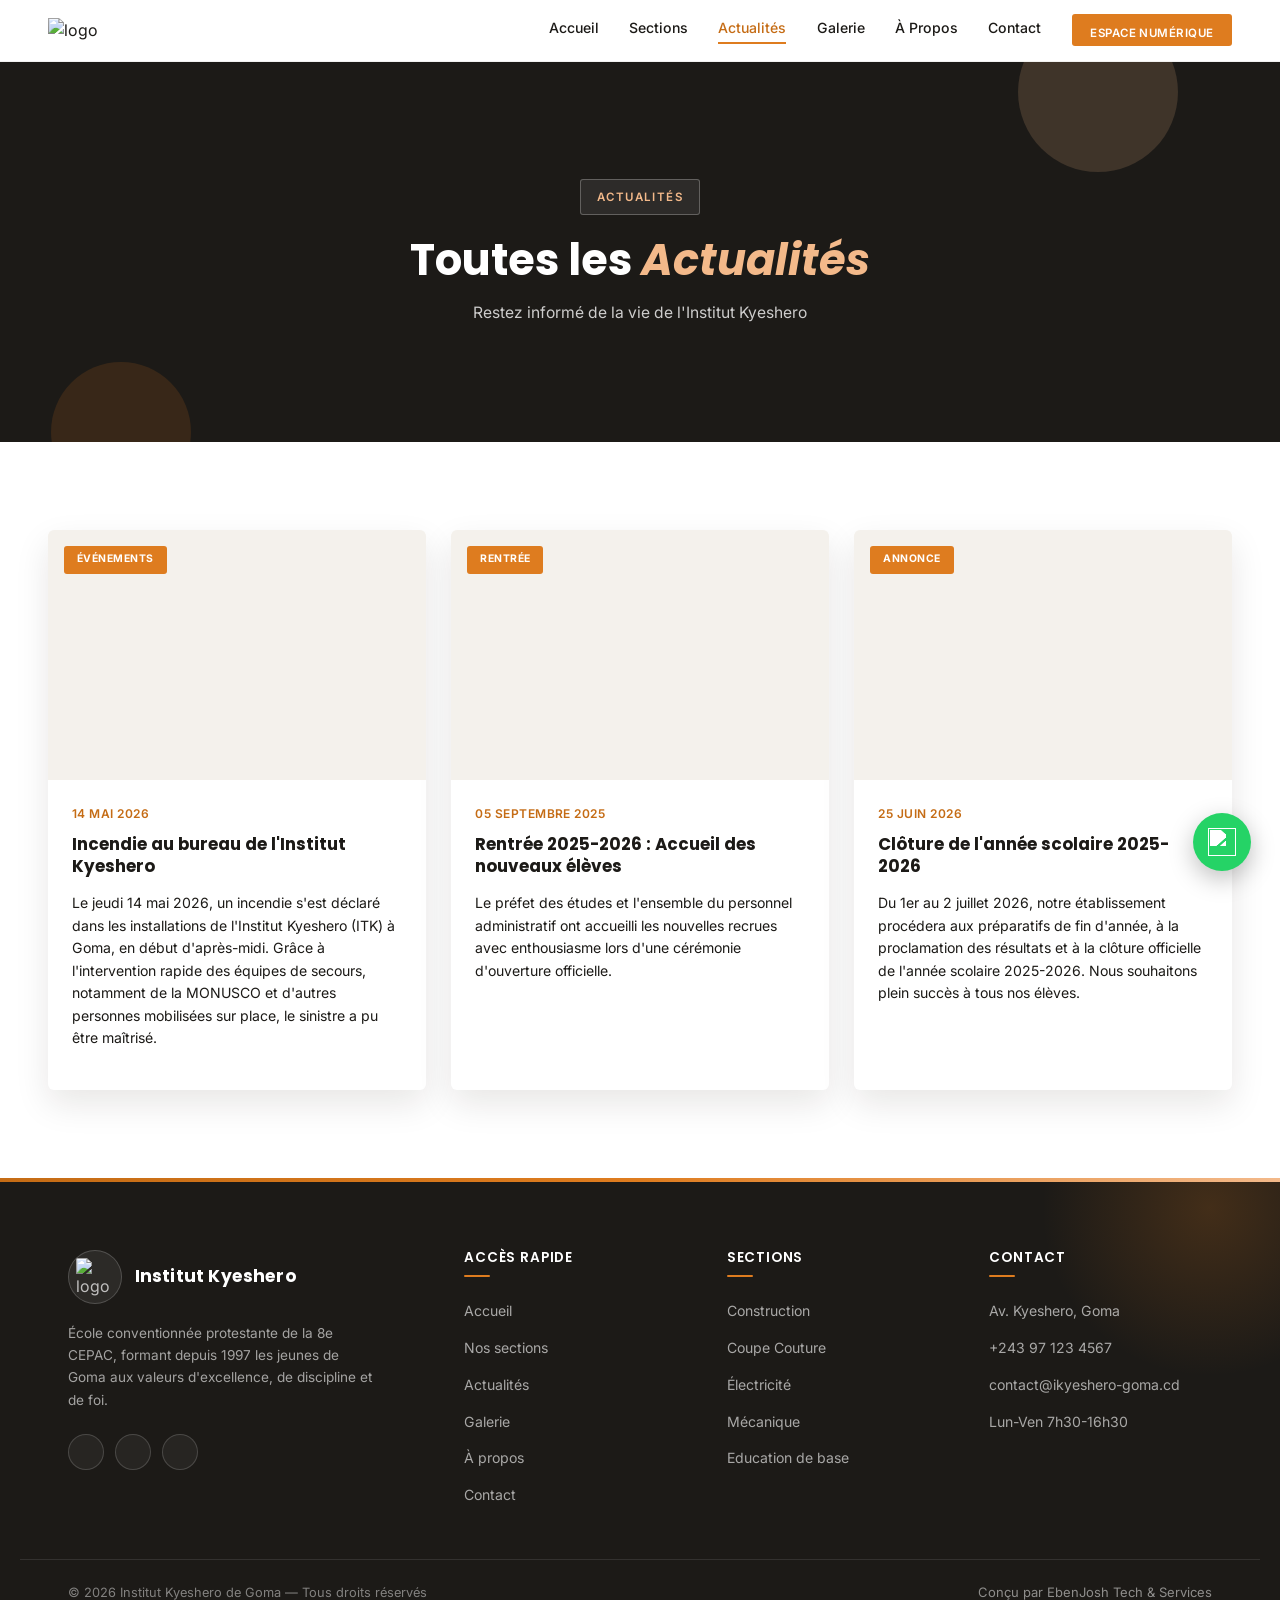
==== commit 55a3029b: "Nouvelle mise à jour" ====
--- a/actualites.html
+++ b/actualites.html
@@ -5,11 +5,40 @@
     <meta charset="UTF-8" />
     <meta name="viewport" content="width=device-width,initial-scale=1.0" />
     <title>Actualités</title>
-    <link href="https://fonts.googleapis.com/css2?family=Playfair+Display:wght@700;900&family=Inter:wght@300;400;500;600;700&display=swap" rel="stylesheet" />
+    <link
+        href="https://fonts.googleapis.com/css2?family=Poppins:wght@400;500;600;700;800&family=Inter:wght@300;400;500;600;700&display=swap"
+        rel="stylesheet" />
     <link rel="stylesheet" href="style.css">
+    <link rel="icon" href="./pictures/logos/logoshaut2.png">
 </head>
 
 <body>
+
+    <!-- ═══ PRÉCHARGEUR ═══ -->
+    <div id="site-preloader">
+        <div class="preloader-inner">
+            <div class="preloader-ring"></div>
+            <img src="./logos/logo (2).png" alt="Institut Kyeshero" class="preloader-logo">
+        </div>
+        <p class="preloader-text">Chargement…</p>
+    </div>
+    <script>
+        (function () {
+            var pre = document.getElementById('site-preloader');
+            if (!pre) return;
+            function hide() {
+                pre.classList.add('loaded');
+                setTimeout(function () { pre.remove(); }, 600);
+            }
+            if (document.readyState === 'complete') {
+                hide();
+            } else {
+                window.addEventListener('load', hide);
+                setTimeout(hide, 8000); // filet de sécurité si la connexion est très lente
+            }
+        })();
+    </script>
+
     <div id="progress"></div>
     <div id="page-main">
 
@@ -19,10 +48,10 @@
                 <div class="logo-emblem">
                     <img src="./logos/IMG-20260512-WA0002.jpg" alt="logo">
                 </div>
-                <div class="logo-text">
+                <!-- <div class="logo-text">
                     <h1>Institut Kyeshero</h1>
                     <p>Conscience dans le travail et la discipline</p>
-                </div>
+                </div> -->
             </div>
             <div class="nav-links" id="navLinks">
                 <a href="index.html">Accueil</a>
@@ -31,7 +60,7 @@
                 <a href="galerie.html">Galerie</a>
                 <a href="propos.html">À Propos</a>
                 <a href="contacts.html">Contact</a>
-                <a href="temoignages.html">Témoignages</a>
+                <!-- <a href="temoignages.html">Témoignages</a> -->
                 <a href="espacenumerique.html" class="nav-espace">Espace Numérique</a>
             </div>
             <div class="hamburger" onclick="openMobileNav()">
@@ -46,10 +75,10 @@
                     <div class="logo-emblem">
                         <img src="./logos/logo (2).png" alt="logo">
                     </div>
-                    <div class="logo-text" style="filter:invert(1) brightness(2)">
+                    <!-- <div class="logo-text" style="filter:invert(1) brightness(2)">
                         <h1>Institut Kyeshero</h1>
                         <p>Conscience dans le travail et la discipline</p>
-                    </div>
+                    </div> -->
                 </div>
                 <button class="mob-close" onclick="closeMobileNav()">✕</button>
             </div>
@@ -58,30 +87,38 @@
             <a href="actualites.html">Actualités</a>
             <a href="galerie.html">Galerie</a>
             <a href="propos.html">À Propos</a>
-            <a href="contacts.html">Contact & Inscriptions</a>
+            <!-- <a href="contacts.html">Contact & Inscriptions</a> -->
             <a href="temoignages.html" style="color:var(--gold-light)">Témoignages</a>
             <a href="espacenumerique.html" style="color:var(--gold-light)">Espace Numérique</a>
         </div>
 
         <!---------------- actualites ---------------->
         <!-- <div id="view-actualites" style="display:none"> -->
-        <div style="background:var(--navy);padding:48px;color:#fff;text-align:center">
-            <div class="section-label" style="justify-content:center;color:var(--gold-light)">Actualités</div>
-            <h1 class="section-h2" style="color:#fff">Toutes les Actualités</h1>
-            <p style="color:rgba(255,255,255,.7)">Restez informé de la vie de l'Institut Kyeshero</p>
-        </div>
+        <section class="page-hero">
+            <div class="page-hero-media" style="background-image:url(./pictures/back\ \(2\).jpg)"></div>
+            <span class="page-hero-circle" aria-hidden="true"></span>
+            <span class="page-hero-circle-2" aria-hidden="true"></span>
+            <div class="page-hero-inner">
+                <div class="hero-eyebrow">Actualités</div>
+                <h1>Toutes les <em>Actualités</em></h1>
+                <p>Restez informé de la vie de l'Institut Kyeshero</p>
+            </div>
+        </section>
         <section class="section">
             <div class="section-inner">
                 <div class="news-grid">
                     <div class="news-card">
-                        <div class="news-img tall" style="background-image:url(./pictures/incendies.jpg); height: 250px;">
+                        <div class="news-img tall"
+                            style="background-image:url(./pictures/incendies.jpg); height: 250px;">
                             <div class="news-category">Événements</div>
                         </div>
                         <div class="news-body">
                             <div class="news-date">14 mai 2026</div>
                             <div class="news-title">Incendie au bureau de l'Institut Kyeshero</div>
                             <div class="news-excerpt">
-                                Le jeudi 14 mai 2026, un incendie s'est déclaré dans les installations de l'Institut Kyeshero (ITK) à Goma, en début d'après-midi. Grâce à l'intervention rapide des équipes de secours, notamment de la MONUSCO et d'autres personnes mobilisées sur place,
+                                Le jeudi 14 mai 2026, un incendie s'est déclaré dans les installations de l'Institut
+                                Kyeshero (ITK) à Goma, en début d'après-midi. Grâce à l'intervention rapide des équipes
+                                de secours, notamment de la MONUSCO et d'autres personnes mobilisées sur place,
                                 le sinistre a pu être maîtrisé.
                                 <!-- Cet événement a suscité une vive émotion au sein de la communauté éducative et de la population locale. À ce jour, les circonstances exactes à l'origine de l'incendie n'ont pas encore été
                                 officiellement établies. Une évaluation des dégâts et des investigations ont été engagées afin de déterminer les causes de cet incident. L'Institut Technique de Kyeshero remercie toutes les personnes et organisations qui
@@ -90,25 +127,31 @@
                         </div>
                     </div>
                     <div class="news-card">
-                        <div class="news-img" style="background-image:url('https://images.unsplash.com/photo-1529390079861-591de354faf5?w=600&q=80'); height: 250px;">
+                        <div class="news-img"
+                            style="background-image:url('https://images.unsplash.com/photo-1529390079861-591de354faf5?w=600&q=80'); height: 250px;">
                             <div class="news-category">Rentrée</div>
                         </div>
                         <div class="news-body">
                             <div class="news-date">05 Septembre 2025</div>
                             <div class="news-title">Rentrée 2025-2026 : Accueil des nouveaux élèves</div>
-                            <div class="news-excerpt">Le préfet des études et l'ensemble du personnel administratif ont accueilli les nouvelles recrues avec enthousiasme lors d'une cérémonie d'ouverture officielle.
+                            <div class="news-excerpt">Le préfet des études et l'ensemble du personnel administratif ont
+                                accueilli les nouvelles recrues avec enthousiasme lors d'une cérémonie d'ouverture
+                                officielle.
                             </div>
                         </div>
                     </div>
                     <div class="news-card">
-                        <div class="news-img" style="background-image:url('https://images.unsplash.com/photo-1551731409-43eb3e517a1a?w=600&q=80'); height: 250px;">
+                        <div class="news-img"
+                            style="background-image:url('https://images.unsplash.com/photo-1551731409-43eb3e517a1a?w=600&q=80'); height: 250px;">
                             <div class="news-category">Annonce</div>
                         </div>
                         <div class="news-body">
                             <div class="news-date">25 Juin 2026</div>
                             <div class="news-title">Clôture de l'année scolaire 2025-2026</div>
                             <div class="news-excerpt">
-                                Du 1er au 2 juillet 2026, notre établissement procédera aux préparatifs de fin d'année, à la proclamation des résultats et à la clôture officielle de l'année scolaire 2025-2026. Nous souhaitons plein succès à tous nos élèves.
+                                Du 1er au 2 juillet 2026, notre établissement procédera aux préparatifs de fin d'année,
+                                à la proclamation des résultats et à la clôture officielle de l'année scolaire
+                                2025-2026. Nous souhaitons plein succès à tous nos élèves.
                             </div>
                         </div>
                     </div>
@@ -154,15 +197,14 @@
     <footer id="main-footer">
         <div class="footer-grid">
             <div class="footer-brand">
-                <div class="logo">
+                <div class="footer-logo-row">
                     <div class="logo-emblem">
                         <img src="./logos/logo (2).png" alt="logo">
-                        <p> École conventionnée protestante de la 8e CEPAC, formant depuis 1997 les jeunes de Goma aux valeurs d'excellence, de discipline et de foi.
-                        </p>
-                    </div>
-                    <div class="logo-text" style="filter:invert(1) brightness(2)">
-                    </div>
-                </div>
+                    </div>
+                    <span class="footer-brand-name">Institut Kyeshero</span>
+                </div>
+                <p class="footer-brand-desc">École conventionnée protestante de la 8e CEPAC, formant depuis 1997
+                    les jeunes de Goma aux valeurs d'excellence, de discipline et de foi.</p>
                 <div class="footer-socials">
                     <a href="#"><img src="./icons/book.png"></a>
                     <a href="#"><img src="./icons/x.png"></a>
@@ -205,8 +247,8 @@
             <span>&copy; 2026 Institut Kyeshero de Goma — Tous droits réservés</span>
             <div class="footer-motto">
                 <span style="font-size:13px;color:rgba(255,255,255,.5)">
-                        Développé par Josué Mukandirwa | EbenJosh Tech & Services
-                    </span>
+                    Conçu par EbenJosh Tech & Services
+                </span>
             </div>
         </div>
     </footer>
--- a/style.css
+++ b/style.css
@@ -1,1795 +1,2548 @@
+/* ===========================================================
+   INSTITUT KYESHERO — style.css
+   Palette : orange chaud + encre + crème
+   =========================================================== */
+
 :root {
-    --navy: #0d2245;
-    --navy2: #1a3a6b;
-    --blue: #1e4fa0;
-    --gold: #c8860a;
-    --gold-light: #e8a020;
-    --gold-pale: #fdf3df;
-    --white: #fff;
-    --off: #f7f8fc;
-    --text: #1c2333;
-    --muted: #5a6480;
-    --border: #e2e8f2;
-    --radius: 10px;
-    --shadow: 0 4px 28px rgba(13, 34, 69, .12);
-    --shadow-lg: 0 16px 60px rgba(13, 34, 69, .18);
-    --ff-display: 'Playfair Display', serif;
-    --ff-body: 'Inter', sans-serif;
+  --orange: #de7c1f;
+  --orange-dark: #c56c15;
+  --orange-light: #f3b98a;
+  --orange-pale: #fbe9d6;
+  --ink: #1c1a17;
+  --text: #6e6a64;
+  --cream: #f4f1ec;
+  --white: #ffffff;
+  --gold-light: #f3b98a;
+  --shadow: 0 14px 34px rgba(28, 20, 10, 0.1);
+  --radius: 6px;
+  --font-head: "Poppins", sans-serif;
+  --font-body: "Inter", sans-serif;
 }
 
 * {
-    margin: 0;
-    padding: 0;
-    box-sizing: border-box
+  margin: 0;
+  padding: 0;
+  box-sizing: border-box;
 }
 
 html {
-    scroll-behavior: smooth
+  scroll-behavior: smooth;
 }
 
 body {
-    font-family: var(--ff-body);
-    color: var(--text);
-    background: #fff;
-    overflow-x: hidden;
+  font-family: var(--font-body);
+  color: var(--ink);
+  background: var(--white);
+  line-height: 1.6;
+  overflow-x: hidden;
+  -webkit-font-smoothing: antialiased;
+}
+
+h1,
+h2,
+h3,
+h4 {
+  font-family: var(--font-head);
+  font-weight: 700;
+  line-height: 1.2;
+  color: var(--ink);
+}
+
+p {
+  color: var(--text);
 }
 
 a {
-    text-decoration: none;
-    color: inherit
+  color: inherit;
+  text-decoration: none;
 }
 
 img {
-    max-width: 100%;
-    display: block
-}
-
-
-/* ══ TOPBAR ══ */
-
-.topbar {
-    background: var(--navy);
-    color: rgba(255, 255, 255, .75);
-    font-size: 12.5px;
-    padding: 8px 48px;
+  max-width: 100%;
+  display: block;
+}
+
+button {
+  font-family: inherit;
+  cursor: pointer;
+  border: none;
+  background: none;
+}
+
+:focus-visible {
+  outline: 3px solid var(--orange);
+  outline-offset: 2px;
+}
+
+ul {
+  list-style: none;
+}
+
+/* ===== Progress bar (scroll indicator) ===== */
+#progress {
+  position: fixed;
+  top: 0;
+  left: 0;
+  height: 3px;
+  width: 0%;
+  background: var(--orange);
+  z-index: 999;
+  transition: width 0.1s ease-out;
+}
+
+/* ===== Reveal on scroll ===== */
+.reveal {
+  opacity: 0;
+  transform: translateY(28px);
+  transition:
+    opacity 0.7s ease,
+    transform 0.7s ease;
+}
+
+.reveal.in-view {
+  opacity: 1;
+  transform: translateY(0);
+}
+
+/* ===========================================================
+   NAVBAR
+   =========================================================== */
+#navbar {
+  position: sticky;
+  top: 0;
+  z-index: 90;
+  display: flex;
+  align-items: center;
+  justify-content: space-between;
+  padding: 0.9rem 3rem;
+  background: var(--white);
+  border-bottom: 1px solid rgba(28, 20, 10, 0.06);
+  transition: box-shadow 0.25s ease;
+}
+
+#navbar.scrolled {
+  box-shadow: 0 6px 24px rgba(28, 20, 10, 0.06);
+}
+
+.logo {
+  display: flex;
+  align-items: center;
+  gap: 0.8rem;
+  cursor: pointer;
+}
+
+.logo-emblem {
+  overflow: hidden;
+}
+
+.logo-emblem img {
+  width: 60px;
+}
+
+.logo-text h1 {
+  font-family: var(--font-head);
+  font-size: 1.1rem;
+  font-weight: 700;
+  letter-spacing: 0.01em;
+  line-height: 1.1;
+}
+
+.logo-text p {
+  font-family: var(--font-body);
+  font-size: 0.65rem;
+  letter-spacing: 0.05em;
+  color: var(--orange-dark);
+  text-transform: uppercase;
+  margin-top: 2px;
+}
+
+.nav-links {
+  display: flex;
+  align-items: center;
+  gap: 1.9rem;
+}
+
+.nav-links a {
+  font-size: 0.88rem;
+  font-weight: 500;
+  color: var(--ink);
+  position: relative;
+  padding-bottom: 4px;
+}
+
+.nav-links a::after {
+  content: "";
+  position: absolute;
+  left: 0;
+  bottom: 0;
+  width: 0;
+  height: 2px;
+  background: var(--orange);
+  transition: width 0.25s ease;
+}
+
+.nav-links a:hover::after,
+.nav-links a.active::after {
+  width: 100%;
+}
+
+.nav-links a.active {
+  color: var(--orange-dark);
+}
+
+.nav-espace {
+  background: var(--orange);
+  color: var(--white) !important;
+  padding: 0.6rem 1.15rem;
+  border-radius: 3px;
+  font-size: 0.72rem !important;
+  font-weight: 600 !important;
+  letter-spacing: 0.04em;
+  text-transform: uppercase;
+}
+
+.nav-espace::after {
+  display: none;
+}
+
+.nav-espace:hover {
+  background: var(--orange-dark);
+}
+
+.hamburger {
+  display: none;
+  flex-direction: column;
+  gap: 5px;
+  cursor: pointer;
+  padding: 0.4rem;
+}
+
+.hamburger span {
+  width: 24px;
+  height: 2px;
+  background: var(--ink);
+  display: block;
+}
+
+/* ===== Mobile nav ===== */
+.mobile-nav {
+  position: fixed;
+  top: 0;
+  right: -100%;
+  width: min(320px, 85vw);
+  height: 100vh;
+  background: var(--ink);
+  z-index: 200;
+  padding: 1.5rem;
+  display: flex;
+  flex-direction: column;
+  gap: 1.4rem;
+  transition: right 0.35s ease;
+  overflow-y: auto;
+}
+
+.mobile-nav.open {
+  right: 0;
+}
+
+.mobile-nav-header {
+  display: flex;
+  align-items: center;
+  justify-content: space-between;
+  padding-bottom: 1.2rem;
+  border-bottom: 1px solid rgba(255, 255, 255, 0.15);
+  margin-bottom: 0.5rem;
+}
+
+.mobile-nav-header .logo-text h1 {
+  color: var(--white);
+}
+
+.mob-close {
+  color: var(--white);
+  font-size: 1.4rem;
+  background: none;
+}
+
+.mobile-nav a {
+  color: rgba(255, 255, 255, 0.85);
+  font-size: 1.05rem;
+  padding: 0.6rem 0;
+  border-bottom: 1px solid rgba(255, 255, 255, 0.08);
+}
+
+.mobile-nav a:hover {
+  color: var(--orange-light);
+}
+
+.nav-overlay {
+  position: fixed;
+  inset: 0;
+  background: rgba(0, 0, 0, 0.4);
+  z-index: 199;
+  opacity: 0;
+  pointer-events: none;
+  transition: opacity 0.3s ease;
+}
+
+.nav-overlay.open {
+  opacity: 1;
+  pointer-events: auto;
+}
+
+/* ===========================================================
+   HERO
+   =========================================================== */
+.hero {
+  position: relative;
+  min-height: 88vh;
+  display: flex;
+  flex-direction: column;
+  justify-content: center;
+  overflow: hidden;
+  padding: 4rem 3rem 8rem;
+}
+
+.hero-slides {
+  position: absolute;
+  inset: 0;
+  z-index: -2;
+}
+
+.hslide {
+  position: absolute;
+  /* width: 10px; */
+  height: 450px;
+  inset: 0;
+  background-size: cover;
+  background-position: center;
+  background-color: var(--cream);
+  opacity: 0;
+  transition: opacity 1.2s ease;
+}
+
+.hslide.active {
+  opacity: 1;
+}
+
+/* Fallback visual pattern until real photos are wired in via background-image */
+.hslide-1 {
+  background-image: linear-gradient(135deg, #ead9c4, #ddcbb0);
+}
+
+.hslide-2 {
+  background-image: linear-gradient(135deg, #e3cbae, #d4b996);
+}
+
+.hslide-3 {
+  background-image: linear-gradient(135deg, #dcc8ab, #c9b090);
+}
+
+.hslide-4 {
+  background-image: linear-gradient(135deg, #e7d2b4, #d8c09e);
+}
+
+.hslide-overlay {
+  position: absolute;
+  inset: 0;
+  /* background: linear-gradient(180deg, rgba(28, 26, 23, 0.25) 0%, rgba(28, 26, 23, 0.68) 100%); */
+}
+
+.hero-content {
+  position: relative;
+  z-index: 2;
+  max-width: 680px;
+  color: var(--white);
+}
+
+.hero-eyebrow {
+  display: inline-block;
+  font-size: 0.72rem;
+  font-weight: 600;
+  letter-spacing: 0.12em;
+  text-transform: uppercase;
+  color: var(--orange-light);
+  background: rgba(255, 255, 255, 0.08);
+  border: 1px solid rgba(255, 255, 255, 0.25);
+  padding: 0.5rem 1rem;
+  border-radius: 3px;
+  margin-bottom: 1.5rem;
+}
+
+.hero-content h2 {
+  font-family: var(--font-head);
+  font-size: clamp(2.2rem, 5vw, 3.6rem);
+  font-weight: 700;
+  color: var(--white);
+  margin-bottom: 1.2rem;
+}
+
+.hero-content h2 em {
+  display: block;
+  font-style: italic;
+  color: var(--orange-light);
+}
+
+.hero-tagline {
+  font-size: 1.05rem;
+  color: rgba(255, 255, 255, 0.85);
+  max-width: 52ch;
+  margin-bottom: 2.2rem;
+}
+
+.hero-actions {
+  display: flex;
+  gap: 1rem;
+  flex-wrap: wrap;
+}
+
+.btn-gold {
+  display: inline-flex;
+  align-items: center;
+  gap: 6px;
+  background: var(--orange);
+  color: var(--white);
+  font-family: var(--font-head);
+  font-weight: 600;
+  font-size: 0.78rem;
+  letter-spacing: 0.04em;
+  text-transform: uppercase;
+  padding: 0.9rem 1.6rem;
+  border-radius: 3px;
+  transition:
+    background 0.2s ease,
+    transform 0.2s ease,
+    box-shadow 0.2s ease;
+}
+
+.btn-gold:hover {
+  background: var(--orange-dark);
+  transform: translateY(-2px);
+  box-shadow: 0 10px 24px rgba(222, 124, 31, 0.35);
+}
+
+.btn-ghost {
+  display: inline-flex;
+  align-items: center;
+  gap: 6px;
+  background: transparent;
+  color: var(--white);
+  border: 1px solid rgba(255, 255, 255, 0.5);
+  font-family: var(--font-head);
+  font-weight: 600;
+  font-size: 0.78rem;
+  letter-spacing: 0.04em;
+  text-transform: uppercase;
+  padding: 0.85rem 1.55rem;
+  border-radius: 3px;
+  transition:
+    border-color 0.2s ease,
+    background 0.2s ease;
+}
+
+.btn-ghost:hover {
+  border-color: var(--white);
+  background: rgba(255, 255, 255, 0.08);
+}
+
+.hdots {
+  position: absolute;
+  bottom: 210px;
+  left: 3rem;
+  display: flex;
+  gap: 0.5rem;
+  z-index: 3;
+}
+
+.hdots span {
+  width: 8px;
+  height: 8px;
+  border-radius: 50%;
+  background: rgba(255, 255, 255, 0.4);
+  cursor: pointer;
+  transition:
+    background 0.2s ease,
+    width 0.2s ease;
+}
+
+.hdots span.active {
+  background: var(--orange);
+  width: 22px;
+  border-radius: 5px;
+}
+
+.hero-stats {
+  position: absolute;
+  bottom: 0;
+  left: 0;
+  right: 0;
+  z-index: 3;
+  background: var(--ink);
+  display: grid;
+  grid-template-columns: repeat(4, 1fr);
+}
+
+.hero-stat {
+  padding: 1.6rem 1rem;
+  text-align: center;
+  border-right: 1px solid rgba(255, 255, 255, 0.1);
+}
+
+.hero-stat:last-child {
+  border-right: none;
+}
+
+.hero-stat .num {
+  font-family: var(--font-head);
+  font-size: 1.8rem;
+  font-weight: 700;
+  color: var(--orange-light);
+}
+
+.hero-stat .lbl {
+  font-size: 0.72rem;
+  color: rgba(255, 255, 255, 0.65);
+  text-transform: uppercase;
+  letter-spacing: 0.04em;
+  margin-top: 0.3rem;
+}
+
+/* ===========================================================
+   HERO — PAGE D'ACCUEIL (disposition façon prototype :
+   photo + carte blanche superposée + bloc orange)
+   Scopé à #view-home pour ne pas impacter le hero des autres pages.
+   =========================================================== */
+#view-home .hero {
+  position: relative;
+  min-height: 0;
+  display: grid;
+  grid-template-columns: 1fr;
+  /* max-width: 1240px; */
+  margin: 0 auto;
+  padding: 2.5rem 3rem 2.5rem;
+  overflow: visible;
+  background-image:
+    linear-gradient(155deg, rgba(197, 108, 21, 0.68), rgba(28, 20, 10, 0.74)),
+    url("./pictures/couture.jpg");
+  background-size: cover;
+  background-position: center;
+}
+
+/* #view-home .hero-media {
+  position: relative;
+} */
+
+#view-home .hero-slides {
+  position: relative;
+  inset: auto;
+  z-index: 0;
+  width: 100%;
+  aspect-ratio: 4 / 3;
+  border-radius: var(--radius);
+  overflow: hidden;
+}
+
+#view-home .hslide {
+  position: absolute;
+  inset: 0;
+}
+
+#view-home .hero-circle {
+  position: absolute;
+  top: -22px;
+  right: -14px;
+  width: 92px;
+  height: 92px;
+  border-radius: 50%;
+  background: linear-gradient(135deg, var(--orange-light), var(--orange-dark));
+  box-shadow:
+    0 14px 28px rgba(222, 124, 31, 0.4),
+    0 0 0 6px var(--cream);
+  z-index: 1;
+  display: flex;
+  align-items: center;
+  justify-content: center;
+}
+
+/* #view-home .hero-circle::after {
+  content: "🎓";
+  font-size: 1.9rem;
+  line-height: 1;
+  filter: drop-shadow(0 2px 3px rgba(0, 0, 0, 0.18));
+} */
+
+#view-home .hdots {
+  place-content: center;
+  bottom: 16px;
+  right: 20px;
+  top: auto;
+  z-index: 3;
+}
+
+#view-home .hero-block {
+  position: relative;
+  margin: -56px 0 0;
+  z-index: 2;
+}
+
+#view-home .hero-orange {
+  display: none;
+}
+
+#view-home .hero-card {
+  position: relative;
+  z-index: 2;
+  margin-left: 8%;
+  max-width: none;
+  background: var(--white);
+  padding: 2.1rem 1.8rem;
+  border-radius: var(--radius);
+  box-shadow: 0 26px 50px rgba(28, 20, 10, 0.16);
+}
+
+#view-home .hero-card .hero-eyebrow {
+  display: inline-flex;
+  align-items: center;
+  gap: 0.5rem;
+  color: var(--orange-dark);
+  background: var(--orange-pale);
+  border: 1px solid rgba(222, 124, 31, 0.25);
+}
+
+#view-home .hero-card .hero-eyebrow::before {
+  content: "";
+  width: 6px;
+  height: 6px;
+  border-radius: 50%;
+  background: var(--orange);
+  flex-shrink: 0;
+}
+
+#view-home .hero-card h2 {
+  color: var(--ink);
+  font-size: clamp(1.6rem, 3.2vw, 2.3rem);
+  margin-bottom: 0.8rem;
+}
+
+#view-home .hero-card h2 em {
+  color: var(--orange);
+}
+
+#view-home .hero-card .hero-tagline {
+  color: var(--text);
+  font-size: 0.92rem;
+  max-width: none;
+  margin-bottom: 1.3rem;
+}
+
+#view-home .btn-ghost-dark {
+  display: inline-flex;
+  align-items: center;
+  gap: 6px;
+  background: transparent;
+  color: var(--ink);
+  border: 1px solid rgba(28, 20, 10, 0.25);
+  font-family: var(--font-head);
+  font-weight: 600;
+  font-size: 0.78rem;
+  letter-spacing: 0.04em;
+  text-transform: uppercase;
+  padding: 0.85rem 1.55rem;
+  border-radius: 3px;
+  transition:
+    border-color 0.2s ease,
+    background 0.2s ease;
+}
+
+#view-home .btn-ghost-dark:hover {
+  border-color: var(--ink);
+  background: rgba(28, 20, 10, 0.05);
+}
+
+@media (max-width: 520px) {
+  #view-home .hero-actions {
+    flex-direction: column;
+  }
+
+  #view-home .hero-actions .btn-gold,
+  #view-home .hero-actions .btn-ghost-dark {
+    width: 100%;
+    justify-content: center;
+  }
+}
+
+/* Bande stats : superposée en absolu à l'origine, désormais bande statique sous le hero */
+.hero-stats-wrap {
+  background: var(--ink);
+}
+
+.hero-stats-wrap .hero-stats {
+  position: static;
+  max-width: 1240px;
+  margin: 0 auto;
+  display: grid;
+  grid-template-columns: repeat(4, 1fr);
+}
+
+/* ===========================================================
+   MISSION (bandeau crème, citation centrée — façon prototype)
+   =========================================================== */
+.mission {
+  background: var(--cream);
+  padding: 4.5rem 3rem;
+  text-align: center;
+}
+
+.eyebrow {
+  font-family: var(--font-body);
+  font-size: 0.72rem;
+  font-weight: 600;
+  letter-spacing: 0.12em;
+  text-transform: uppercase;
+  color: var(--text);
+  margin-bottom: 0.7rem;
+}
+
+.eyebrow.center {
+  text-align: center;
+}
+
+.mission-title {
+  max-width: 720px;
+  margin: 0 auto;
+  font-family: var(--font-head);
+  font-size: 1.5rem;
+  font-weight: 500;
+  color: var(--ink);
+}
+
+.mission-title strong {
+  font-weight: 800;
+}
+
+/* ===========================================================
+   À PROPOS (3 colonnes façon prototype : texte / citation / photo)
+   =========================================================== */
+.apropos {
+  max-width: 1240px;
+  margin: 0 auto;
+  padding: 4.5rem 3rem;
+  display: grid;
+  grid-template-columns: 1fr;
+  gap: 2rem;
+}
+
+.apropos-desc {
+  color: var(--text);
+  font-size: 0.92rem;
+  margin-bottom: 1rem;
+  max-width: 32ch;
+}
+
+.link-underline {
+  display: inline-block;
+  font-family: var(--font-head);
+  font-weight: 700;
+  font-style: italic;
+  border-bottom: 2px solid var(--ink);
+  padding-bottom: 2px;
+  font-size: 0.88rem;
+}
+
+.link-arrow {
+  display: inline-block;
+  font-size: 0.85rem;
+  font-weight: 600;
+  color: var(--ink);
+  margin-top: 0.6rem;
+}
+
+.apropos-quote {
+  position: relative;
+}
+
+.quote-mark {
+  font-family: Georgia, serif;
+  font-size: 3.6rem;
+  color: var(--orange);
+  line-height: 1;
+  display: block;
+  margin-bottom: 0.4rem;
+}
+
+.quote-mark-orange {
+  color: var(--orange-light);
+}
+
+.apropos-quote p {
+  font-size: 0.92rem;
+  color: var(--ink);
+  max-width: 300px;
+  margin-bottom: 0.8rem;
+}
+
+.quote-author {
+  font-style: italic;
+  font-weight: 700;
+  font-size: 0.85rem;
+  color: var(--ink);
+}
+
+.apropos-photo {
+  aspect-ratio: 16 / 11;
+  border-radius: var(--radius);
+  background-size: cover;
+  background-position: center;
+  box-shadow: var(--shadow);
+}
+
+/* ===========================================================
+   SECTIONS PROFESSIONNELLES — composition superposée façon prototype
+   (photo + cartes icônes qui chevauchent le bas de l'image)
+   =========================================================== */
+.features {
+  max-width: 1240px;
+  margin: 0 auto;
+  padding: 0 3rem 5rem;
+  display: grid;
+  grid-template-columns: 1fr;
+}
+
+.features-photo {
+  position: relative;
+  aspect-ratio: 4 / 5;
+  border-radius: var(--radius);
+  background-size: cover;
+  background-position: center;
+  box-shadow: var(--shadow);
+}
+
+.features-cards {
+  position: absolute;
+  left: 16px;
+  right: 16px;
+  bottom: -26px;
+  display: grid;
+  grid-template-columns: 1fr 1fr;
+  gap: 10px;
+}
+
+.feature-card {
+  background: var(--white);
+  border-radius: var(--radius);
+  padding: 1.1rem 0.8rem;
+  text-align: center;
+  box-shadow: 0 14px 30px rgba(0, 0, 0, 0.12);
+  display: flex;
+  flex-direction: column;
+  align-items: center;
+  gap: 0.5rem;
+  font-family: var(--font-head);
+  font-size: 0.72rem;
+  font-weight: 700;
+  letter-spacing: 0.03em;
+  color: var(--ink);
+  transition:
+    transform 0.25s ease,
+    box-shadow 0.25s ease;
+}
+
+.feature-card:hover {
+  transform: translateY(-4px);
+  box-shadow: 0 18px 36px rgba(0, 0, 0, 0.16);
+}
+
+.feature-icon-img {
+  width: 30px;
+  height: 30px;
+  object-fit: contain;
+}
+
+.features-side {
+  margin-top: 3.5rem;
+  display: flex;
+  flex-direction: column;
+}
+
+.features-note {
+  background: var(--white);
+  padding: 1.8rem 1.6rem 2.4rem;
+}
+
+.features-note h3 {
+  font-family: var(--font-head);
+  font-size: 1.4rem;
+  margin: 0.3rem 0 0.8rem;
+}
+
+.features-desc {
+  color: var(--text);
+  font-size: 0.92rem;
+  margin-bottom: 1.2rem;
+}
+
+.features-orange {
+  height: 90px;
+  background: var(--orange);
+}
+
+/* ===========================================================
+   BIENVENUE / TÉMOIGNAGES — façon prototype "welcome"
+   =========================================================== */
+.welcome {
+  background: var(--cream);
+  padding: 4.5rem 3rem;
+  max-width: 1240px;
+  margin: 0 auto;
+  display: grid;
+  grid-template-columns: 1fr;
+  gap: 2rem;
+}
+
+.welcome-quote p {
+  font-style: italic;
+  font-weight: 600;
+  color: var(--orange-dark);
+  font-size: 1.05rem;
+  line-height: 1.6;
+}
+
+.welcome-text h2 {
+  font-family: var(--font-head);
+  font-size: 1.6rem;
+  margin-bottom: 0.8rem;
+}
+
+.welcome-text p {
+  color: var(--text);
+  font-size: 0.92rem;
+  margin-bottom: 1.2rem;
+}
+
+/* ===========================================================
+   ENSEIGNANTS / ESPACE NUMÉRIQUE — composition superposée
+   façon prototype (photo + carte blanche + bloc orange)
+   =========================================================== */
+.enseignants {
+  max-width: 1240px;
+  margin: 0 auto;
+  padding: 4.5rem 3rem 6rem;
+}
+
+.ens-photo {
+  position: relative;
+  aspect-ratio: 4 / 3;
+  border-radius: var(--radius);
+  background-size: cover;
+  background-position: center;
+  box-shadow: var(--shadow);
+}
+
+.ens-card {
+  position: absolute;
+  left: -4%;
+  bottom: -14%;
+  width: 62%;
+  background: var(--white);
+  padding: 1.6rem 1.5rem;
+  border-radius: var(--radius);
+  box-shadow: 0 20px 40px rgba(0, 0, 0, 0.14);
+}
+
+.ens-card h3 {
+  font-family: var(--font-head);
+  font-size: 1.15rem;
+  margin-bottom: 0.6rem;
+}
+
+.ens-card p {
+  color: var(--text);
+  font-size: 0.88rem;
+  margin-bottom: 0.4rem;
+}
+
+.ens-tag {
+  margin-top: 0.9rem;
+  border-left: 3px solid var(--orange);
+  padding-left: 0.6rem;
+  font-family: var(--font-head);
+  font-weight: 700;
+  font-size: 0.7rem;
+  letter-spacing: 0.05em;
+  text-transform: uppercase;
+}
+
+.ens-orange {
+  position: absolute;
+  right: -4%;
+  bottom: -14%;
+  width: 36%;
+  background: var(--orange);
+  color: var(--white);
+  padding: 1.3rem 1.2rem;
+  border-radius: var(--radius);
+}
+
+.ens-orange-eyebrow {
+  font-size: 0.68rem;
+  font-weight: 600;
+  text-transform: uppercase;
+  letter-spacing: 0.06em;
+  opacity: 0.9;
+  margin-bottom: 0.5rem;
+}
+
+.ens-orange h3 {
+  font-family: var(--font-head);
+  font-size: 1.05rem;
+  color: var(--white);
+}
+
+/* Accent décoratif sur le bandeau contact, façon prototype */
+.contact-strip {
+  position: relative;
+  overflow: hidden;
+}
+
+.contact-circle {
+  position: absolute;
+  right: 8%;
+  top: -30px;
+  width: 90px;
+  height: 90px;
+  border-radius: 50%;
+  background: rgba(255, 255, 255, 0.12);
+  z-index: 0;
+}
+
+/* ===========================================================
+   ANNONCE BAND (marquee)
+   =========================================================== */
+.annonce-band {
+  background: var(--orange);
+  overflow: hidden;
+  white-space: nowrap;
+  padding: 0.7rem 0;
+}
+
+.annonce-track {
+  display: inline-flex;
+  animation: marquee 22s linear infinite;
+}
+
+.annonce-item {
+  display: inline-flex;
+  align-items: center;
+  gap: 0.6rem;
+  color: var(--white);
+  font-size: 0.85rem;
+  font-weight: 500;
+  padding: 0 2.5rem;
+}
+
+.annonce-item .dot {
+  width: 6px;
+  height: 6px;
+  border-radius: 50%;
+  background: var(--white);
+  flex-shrink: 0;
+}
+
+@keyframes marquee {
+  from {
+    transform: translateX(0);
+  }
+
+  to {
+    transform: translateX(-50%);
+  }
+}
+
+/* ===========================================================
+   SECTION UTILITIES
+   =========================================================== */
+.section {
+  padding: 5.5rem 3rem;
+}
+
+.section-bg {
+  background: var(--cream);
+}
+
+.section-inner {
+  max-width: 1240px;
+  margin: 0 auto;
+}
+
+.section-head-row {
+  display: flex;
+  justify-content: space-between;
+  align-items: flex-end;
+  gap: 2rem;
+  margin-bottom: 3rem;
+  flex-wrap: wrap;
+}
+
+.section-label {
+  font-family: var(--font-body);
+  font-size: 0.72rem;
+  font-weight: 600;
+  letter-spacing: 0.12em;
+  text-transform: uppercase;
+  color: var(--text);
+  margin-bottom: 0.6rem;
+}
+
+.section-h2 {
+  font-family: var(--font-head);
+  font-weight: 700;
+  font-size: clamp(1.6rem, 3vw, 2.3rem);
+}
+
+.section-intro {
+  max-width: 40ch;
+  font-size: 0.92rem;
+  color: var(--text);
+}
+
+/* ===========================================================
+   NEWS GRID
+   =========================================================== */
+.news-grid {
+  display: grid;
+  grid-template-columns: repeat(3, 1fr);
+  gap: 1.6rem;
+}
+
+.news-card {
+  background: var(--white);
+  border-radius: var(--radius);
+  overflow: hidden;
+  box-shadow: var(--shadow);
+  transition: transform 0.25s ease;
+}
+
+.news-card:hover {
+  transform: translateY(-6px);
+}
+
+.news-img {
+  position: relative;
+  background-size: cover;
+  background-position: center;
+  background-color: var(--cream);
+}
+
+.news-category {
+  position: absolute;
+  top: 1rem;
+  left: 1rem;
+  background: var(--orange);
+  color: var(--white);
+  font-size: 0.65rem;
+  font-weight: 700;
+  text-transform: uppercase;
+  letter-spacing: 0.05em;
+  padding: 0.35rem 0.8rem;
+  border-radius: 3px;
+}
+
+.news-body {
+  padding: 1.5rem;
+}
+
+.news-date {
+  font-size: 0.75rem;
+  color: var(--orange-dark);
+  font-weight: 600;
+  text-transform: uppercase;
+  letter-spacing: 0.04em;
+  margin-bottom: 0.6rem;
+}
+
+.news-title {
+  font-family: var(--font-head);
+  font-size: 1.05rem;
+  font-weight: 700;
+  color: var(--ink);
+  margin-bottom: 0.9rem;
+  line-height: 1.35;
+}
+
+.news-excerpt {
+  font-size: 0.88rem;
+  margin-bottom: 1rem;
+}
+
+.news-link {
+  display: inline-flex;
+  align-items: center;
+  gap: 0.4rem;
+  font-size: 0.85rem;
+  font-weight: 600;
+  color: var(--orange-dark);
+}
+
+.news-link .arrow {
+  transition: transform 0.2s ease;
+}
+
+.news-link:hover .arrow {
+  transform: translateX(4px);
+}
+
+/* ===========================================================
+   SECTIONS PROFESSIONNELLES (cards photo)
+   =========================================================== */
+.sections-grid {
+  display: grid;
+  grid-template-columns: repeat(4, 1fr);
+  gap: 1.4rem;
+}
+
+.sect-card {
+  position: relative;
+  aspect-ratio: 3/4;
+  border-radius: var(--radius);
+  overflow: hidden;
+  box-shadow: var(--shadow);
+}
+
+.sect-card-bg {
+  position: absolute;
+  inset: 0;
+  background-size: cover;
+  background-position: center;
+  background-color: var(--orange-pale);
+  transition: transform 0.4s ease;
+}
+
+.sect-card:hover .sect-card-bg {
+  transform: scale(1.08);
+}
+
+.sect-card-overlay {
+  position: absolute;
+  inset: 0;
+  background: linear-gradient(
+    180deg,
+    rgba(28, 26, 23, 0.08) 30%,
+    rgba(28, 26, 23, 0.8) 100%
+  );
+}
+
+.sect-card-tag {
+  position: absolute;
+  top: 1rem;
+  right: 1rem;
+  background: var(--orange);
+  color: var(--white);
+  font-size: 0.65rem;
+  font-weight: 700;
+  text-transform: uppercase;
+  padding: 0.3rem 0.7rem;
+  border-radius: 3px;
+  z-index: 2;
+}
+
+.sect-card-body {
+  position: absolute;
+  bottom: 0;
+  left: 0;
+  right: 0;
+  z-index: 2;
+  padding: 1.5rem;
+  color: var(--white);
+}
+
+.sect-icon {
+  width: 42px;
+  height: 42px;
+  border-radius: 50%;
+  background: var(--orange);
+  display: flex;
+  align-items: center;
+  justify-content: center;
+  margin-bottom: 0.8rem;
+}
+
+.sect-icon img {
+  width: 22px;
+  height: 22px;
+  filter: brightness(0) invert(1);
+}
+
+.sect-card-body h3 {
+  font-family: var(--font-head);
+  color: var(--white);
+  font-size: 1.1rem;
+  margin-bottom: 0.4rem;
+}
+
+.sect-card-body p {
+  color: rgba(255, 255, 255, 0.8);
+  font-size: 0.82rem;
+}
+
+/* ===========================================================
+   STATS BAND
+   =========================================================== */
+.stats-band {
+  background: var(--ink);
+  padding: 3.5rem 3rem;
+}
+
+.stats-grid {
+  max-width: 1240px;
+  margin: 0 auto;
+  display: grid;
+  grid-template-columns: repeat(4, 1fr);
+  text-align: center;
+}
+
+.stat-item {
+  border-right: 1px solid rgba(255, 255, 255, 0.1);
+  padding: 0 1rem;
+}
+
+.stat-item:last-child {
+  border-right: none;
+}
+
+.stat-num {
+  font-family: var(--font-head);
+  font-size: 2.4rem;
+  font-weight: 700;
+  color: var(--orange-light);
+}
+
+.stat-lbl {
+  font-size: 0.8rem;
+  color: rgba(255, 255, 255, 0.65);
+  margin-top: 0.4rem;
+  text-transform: uppercase;
+  letter-spacing: 0.03em;
+}
+
+/* ===========================================================
+   TÉMOIGNAGES
+   =========================================================== */
+.testimonials-wrap {
+  background: var(--cream);
+  border-radius: var(--radius);
+  padding: 3rem;
+  text-align: center;
+  color: var(--text);
+}
+
+.testi-card {
+  background: var(--white);
+  border-radius: var(--radius);
+  padding: 2rem;
+  box-shadow: var(--shadow);
+  min-width: 320px;
+}
+
+.testi-stars {
+  color: var(--orange);
+  margin-bottom: 0.8rem;
+}
+
+.testi-text {
+  font-size: 0.92rem;
+  margin-bottom: 1.3rem;
+}
+
+.testi-author {
+  display: flex;
+  align-items: center;
+  gap: 0.9rem;
+}
+
+.testi-avatar {
+  width: 44px;
+  height: 44px;
+  border-radius: 50%;
+  background-size: cover;
+  background-position: center;
+  background-color: var(--orange-pale);
+  flex-shrink: 0;
+}
+
+.testi-name {
+  font-weight: 700;
+  font-size: 0.9rem;
+  color: var(--ink);
+}
+
+.testi-role {
+  font-size: 0.78rem;
+  color: var(--text);
+}
+
+.testi-nav {
+  display: flex;
+  gap: 0.8rem;
+  justify-content: center;
+  margin-top: 1.5rem;
+}
+
+.testi-btn {
+  width: 40px;
+  height: 40px;
+  border-radius: 50%;
+  border: 1px solid var(--orange);
+  color: var(--orange-dark);
+  font-size: 1.1rem;
+}
+
+.testi-btn:hover {
+  background: var(--orange);
+  color: var(--white);
+}
+
+.temoi {
+  text-align: center;
+  margin-top: 2rem;
+}
+
+.temoi button {
+  background: var(--orange);
+  color: var(--white);
+  font-family: var(--font-head);
+  font-weight: 600;
+  font-size: 0.78rem;
+  text-transform: uppercase;
+  letter-spacing: 0.04em;
+  padding: 0.9rem 2rem;
+  border-radius: 3px;
+  transition:
+    background 0.2s ease,
+    transform 0.2s ease;
+}
+
+.temoi button:hover {
+  transform: translateY(-2px);
+}
+
+.temoi button:hover {
+  background: var(--orange-dark);
+}
+
+.temoi button a {
+  color: var(--white);
+}
+
+/* ===========================================================
+   ESPACE NUMÉRIQUE
+   =========================================================== */
+.espace-grid {
+  display: grid;
+}
+
+.espace-card {
+  position: relative;
+  border-radius: var(--radius);
+  overflow: hidden;
+  min-height: 420px;
+  display: flex;
+  align-items: center;
+  box-shadow: var(--shadow);
+}
+
+.espace-card-bg {
+  position: absolute;
+  inset: 0;
+  background-size: cover;
+  background-position: center;
+  background-color: var(--ink);
+}
+
+.espace-card-overlay {
+  position: absolute;
+  inset: 0;
+  background: linear-gradient(
+    100deg,
+    rgba(222, 124, 31, 0.95) 0%,
+    rgba(28, 26, 23, 0.75) 55%,
+    rgba(28, 26, 23, 0.35) 100%
+  );
+}
+
+.espace-card-content {
+  position: relative;
+  z-index: 2;
+  padding: 3.5rem;
+  max-width: 560px;
+  color: var(--white);
+}
+
+.espace-badge {
+  display: inline-block;
+  font-size: 0.7rem;
+  font-weight: 700;
+  letter-spacing: 0.1em;
+  text-transform: uppercase;
+  background: rgba(255, 255, 255, 0.15);
+  border: 1px solid rgba(255, 255, 255, 0.4);
+  padding: 0.4rem 0.9rem;
+  border-radius: 3px;
+  margin-bottom: 1.2rem;
+}
+
+.espace-card-content h3 {
+  font-family: var(--font-head);
+  color: var(--white);
+  font-size: 1.9rem;
+  margin-bottom: 1rem;
+}
+
+.espace-card-content > p {
+  color: rgba(255, 255, 255, 0.85);
+  margin-bottom: 1.5rem;
+}
+
+.espace-features {
+  display: grid;
+  grid-template-columns: 1fr 1fr;
+  gap: 0.7rem;
+  margin-bottom: 2rem;
+}
+
+.espace-feat {
+  font-size: 0.85rem;
+  color: rgba(255, 255, 255, 0.92);
+  padding-left: 1.3rem;
+  position: relative;
+}
+
+.espace-feat::before {
+  content: "✓";
+  position: absolute;
+  left: 0;
+  top: 0;
+  color: var(--orange-light);
+  font-weight: 700;
+}
+
+.espace-cta {
+  background: var(--white);
+  color: var(--ink);
+  font-family: var(--font-head);
+  font-weight: 600;
+  font-size: 0.78rem;
+  text-transform: uppercase;
+  letter-spacing: 0.04em;
+  padding: 0.85rem 1.7rem;
+  border-radius: 3px;
+  transition:
+    background 0.2s ease,
+    transform 0.2s ease;
+}
+
+.espace-cta:hover {
+  background: var(--orange-pale);
+  transform: translateY(-2px);
+}
+
+/* ===========================================================
+   GALERIE
+   =========================================================== */
+.gallery-masonry {
+  display: grid;
+  grid-template-columns: repeat(4, 1fr);
+  gap: 0.9rem;
+}
+
+.gal-item {
+  background-size: cover;
+  background-position: center;
+  background-color: var(--cream);
+  border-radius: var(--radius);
+  transition:
+    transform 0.3s ease,
+    box-shadow 0.3s ease;
+}
+
+.gal-item:hover {
+  transform: scale(1.02);
+  box-shadow: var(--shadow);
+}
+
+/* ===========================================================
+   CONTACT STRIP
+   =========================================================== */
+.contact-strip {
+  background: var(--orange);
+  padding: 4rem 3rem;
+}
+
+.contact-inner {
+  position: relative;
+  z-index: 1;
+  max-width: 1240px;
+  margin: 0 auto;
+  display: flex;
+  justify-content: space-between;
+  align-items: center;
+  gap: 2.5rem;
+  flex-wrap: wrap;
+}
+
+.contact-text h2 {
+  color: var(--white);
+  font-size: 1.8rem;
+  margin-bottom: 0.5rem;
+}
+
+.contact-text p {
+  color: rgba(255, 255, 255, 0.85);
+}
+
+.contact-items {
+  display: flex;
+  gap: 2.2rem;
+  flex-wrap: wrap;
+}
+
+.contact-item {
+  display: flex;
+  align-items: center;
+  gap: 0.8rem;
+}
+
+.contact-item-icon {
+  width: 42px;
+  height: 42px;
+  border-radius: 50%;
+  background: rgba(255, 255, 255, 0.18);
+  display: flex;
+  align-items: center;
+  justify-content: center;
+  flex-shrink: 0;
+}
+
+.contact-item-icon img {
+  width: 20px;
+  height: 20px;
+  filter: brightness(0) invert(1);
+}
+
+.contact-item-text {
+  font-size: 0.7rem;
+  color: rgba(255, 255, 255, 0.75);
+  text-transform: uppercase;
+  letter-spacing: 0.05em;
+}
+
+.contact-item-val {
+  color: var(--white);
+  font-weight: 600;
+  font-size: 0.92rem;
+}
+
+/* ===========================================================
+   FOOTER
+   =========================================================== */
+#main-footer {
+  position: relative;
+  background: var(--ink);
+  color: rgba(255, 255, 255, 0.7);
+  overflow: hidden;
+}
+
+#main-footer::before {
+  content: "";
+  position: absolute;
+  top: 0;
+  left: 0;
+  right: 0;
+  height: 4px;
+  background: linear-gradient(
+    90deg,
+    var(--orange-dark),
+    var(--orange),
+    var(--orange-light)
+  );
+  z-index: 2;
+}
+
+#main-footer::after {
+  content: "";
+  position: absolute;
+  top: -140px;
+  right: -100px;
+  width: 340px;
+  height: 340px;
+  border-radius: 50%;
+  background: radial-gradient(circle, rgba(222, 124, 31, 0.2), transparent 70%);
+  pointer-events: none;
+  z-index: 0;
+}
+
+.footer-grid {
+  position: relative;
+  z-index: 1;
+  max-width: 1240px;
+  margin: 0 auto;
+  padding: 4.5rem 3rem 2.5rem;
+  display: grid;
+  grid-template-columns: 1.6fr 1fr 1fr 1fr;
+  gap: 2.5rem;
+}
+
+.footer-logo-row {
+  display: flex;
+  align-items: center;
+  gap: 0.8rem;
+  margin-bottom: 1.1rem;
+}
+
+.footer-logo-row .logo-emblem {
+  width: 54px;
+  height: 54px;
+  border-radius: 50%;
+  background: rgba(255, 255, 255, 0.07);
+  border: 1px solid rgba(255, 255, 255, 0.18);
+  display: flex;
+  align-items: center;
+  justify-content: center;
+  overflow: hidden;
+  padding: 7px;
+  flex-shrink: 0;
+}
+
+.footer-logo-row .logo-emblem img {
+  width: 100%;
+  height: 100%;
+  object-fit: contain;
+}
+
+.footer-brand-name {
+  font-family: var(--font-head);
+  font-weight: 700;
+  font-size: 1.08rem;
+  color: var(--white);
+  letter-spacing: 0.01em;
+}
+
+.footer-brand-desc {
+  color: rgba(255, 255, 255, 0.6);
+  font-size: 0.85rem;
+  line-height: 1.65;
+  max-width: 34ch;
+  margin-bottom: 1.4rem;
+}
+
+.footer-socials {
+  display: flex;
+  gap: 0.7rem;
+  margin-top: 1.4rem;
+}
+
+.footer-socials a {
+  width: 36px;
+  height: 36px;
+  border-radius: 50%;
+  border: 1px solid rgba(255, 255, 255, 0.16);
+  background: rgba(255, 255, 255, 0.05);
+  display: flex;
+  align-items: center;
+  justify-content: center;
+  transition:
+    background 0.2s ease,
+    transform 0.2s ease,
+    border-color 0.2s ease;
+}
+
+.footer-socials a:hover {
+  background: var(--orange);
+  border-color: var(--orange);
+  transform: translateY(-3px);
+}
+
+.footer-socials img {
+  width: 16px;
+  height: 16px;
+  filter: brightness(0) invert(1);
+}
+
+.footer-col h4 {
+  position: relative;
+  color: var(--white);
+  font-family: var(--font-head);
+  font-size: 0.85rem;
+  font-weight: 600;
+  text-transform: uppercase;
+  letter-spacing: 0.06em;
+  margin-bottom: 1.3rem;
+  padding-bottom: 0.7rem;
+}
+
+.footer-col h4::after {
+  content: "";
+  position: absolute;
+  left: 0;
+  bottom: 0;
+  width: 26px;
+  height: 2px;
+  border-radius: 2px;
+  background: var(--orange);
+}
+
+.footer-col li {
+  margin-bottom: 0.7rem;
+}
+
+.footer-col a {
+  font-size: 0.88rem;
+  color: rgba(255, 255, 255, 0.62);
+  transition:
+    color 0.2s ease,
+    padding-left 0.2s ease;
+}
+
+.footer-col a:hover {
+  color: var(--orange-light);
+  padding-left: 3px;
+}
+
+.footer-bottom {
+  position: relative;
+  z-index: 1;
+  border-top: 1px solid rgba(255, 255, 255, 0.1);
+  padding: 1.4rem 3rem;
+  max-width: 1240px;
+  margin: 0 auto;
+  display: flex;
+  justify-content: space-between;
+  align-items: center;
+  flex-wrap: wrap;
+  gap: 0.5rem;
+  font-size: 0.8rem;
+  color: rgba(255, 255, 255, 0.45);
+}
+
+/* ===========================================================
+   WHATSAPP FLOAT BUTTON
+   =========================================================== */
+.wa-btn {
+  position: fixed;
+  bottom: 1.8rem;
+  right: 1.8rem;
+  width: 58px;
+  height: 58px;
+  border-radius: 50%;
+  background: #25d366;
+  display: flex;
+  align-items: center;
+  justify-content: center;
+  box-shadow: 0 8px 24px rgba(0, 0, 0, 0.25);
+  z-index: 80;
+  transition: transform 0.2s ease;
+}
+
+.wa-btn:hover {
+  transform: scale(1.08);
+}
+
+.wa-btn img {
+  width: 28px;
+  height: 28px;
+  filter: brightness(0) invert(1);
+}
+
+/* ===========================================================
+   RESPONSIVE
+   =========================================================== */
+@media (max-width: 1100px) {
+  .sections-grid {
+    grid-template-columns: repeat(2, 1fr);
+  }
+
+  .news-grid {
+    grid-template-columns: repeat(2, 1fr);
+  }
+
+  .gallery-masonry {
+    grid-template-columns: repeat(3, 1fr);
+  }
+
+  .footer-grid {
+    grid-template-columns: 1.4fr 1fr 1fr;
+  }
+
+  .footer-grid .footer-col:last-child {
+    grid-column: span 2;
+  }
+}
+
+@media (max-width: 930px) {
+  #navbar {
+    padding: 0.8rem 1.3rem;
+  }
+
+  .nav-links {
+    display: none;
+  }
+
+  .hamburger {
     display: flex;
-    justify-content: space-between;
-    align-items: center;
-    letter-spacing: .3px;
-}
-
-.topbar-left {
-    display: flex;
-    gap: 24px;
-    align-items: center
-}
-
-.topbar-left span {
-    display: flex;
-    align-items: center;
-    gap: 7px
-}
-
-.topbar-right {
-    display: flex;
-    gap: 8px;
-    align-items: center
-}
-
-.topbar-right a {
-    width: 30px;
-    height: 30px;
-    border-radius: 6px;
-    background: rgba(255, 255, 255, .1);
-    display: flex;
-    align-items: center;
-    justify-content: center;
-    font-size: 13px;
-    color: #fff;
-    transition: background .2s;
-}
-
-.topbar-right a:hover {
-    background: var(--blue)
-}
-
-
-/* ══ NAV ══ */
-
-nav {
-    background: #fff;
-    box-shadow: 0 2px 16px rgba(13, 34, 69, .08);
-    padding: 0 40px;
-    display: flex;
-    align-items: center;
-    justify-content: space-between;
-    position: sticky;
-    top: 0;
-    z-index: 900;
-    transition: box-shadow .3s;
-}
-
-nav.scrolled {
-    box-shadow: 0 4px 30px rgba(13, 34, 69, .15)
-}
-
-.logo {
-    display: flex;
-    align-items: center;
-    gap: 14px;
-    padding: 14px 0;
-    cursor: pointer
-}
-
-.logo-emblem img {
-    width: 80px;
-}
-
-.logo-emblem::before {
-    content: '';
-    inset: 0;
-    background: linear-gradient(135deg, rgba(200, 134, 10, .2), transparent);
-}
-
-.logo-emblem span {
-    font-size: 9px;
-    color: var(--gold-light);
-    font-weight: 900;
-    letter-spacing: 1.5px;
-    line-height: 1.1;
+  }
+
+  .hero {
+    padding: 3rem 1.5rem 7rem;
+    min-height: 78vh;
+  }
+
+  .hero-stats {
+    grid-template-columns: repeat(2, 1fr);
+  }
+
+  .hero-stat:nth-child(2) {
+    border-right: none;
+  }
+
+  .hero-stat {
+    border-bottom: 1px solid rgba(255, 255, 255, 0.1);
+  }
+}
+
+@media (max-width: 860px) {
+  .hdots {
+    left: 1.5rem;
+    bottom: 165px;
+  }
+
+  #view-home .hero {
+    padding: 2rem 1.5rem 2rem;
+  }
+
+  .hero-stats-wrap .hero-stats {
+    grid-template-columns: repeat(2, 1fr);
+  }
+
+  .hero-stats-wrap .hero-stat:nth-child(2) {
+    border-right: none;
+  }
+
+  .hero-stats-wrap .hero-stat {
+    border-bottom: 1px solid rgba(255, 255, 255, 0.1);
+  }
+
+  .ens-card {
+    position: static;
+    width: auto;
+    margin-top: 1rem;
+  }
+
+  .ens-orange {
+    position: static;
+    width: auto;
+    margin-top: 1rem;
+  }
+
+  .ens-photo {
+    aspect-ratio: 4/3;
+  }
+
+  .section {
+    padding: 3.5rem 1.5rem;
+  }
+
+  .section-head-row {
+    align-items: flex-start;
+  }
+
+  .news-grid {
+    grid-template-columns: 1fr;
+  }
+
+  .sections-grid {
+    grid-template-columns: 1fr 1fr;
+  }
+
+  .stats-grid {
+    grid-template-columns: repeat(2, 1fr);
+    row-gap: 1.8rem;
+  }
+
+  .stat-item:nth-child(2n) {
+    border-right: none;
+  }
+
+  .stat-item:nth-child(1),
+  .stat-item:nth-child(2) {
+    border-bottom: 1px solid rgba(255, 255, 255, 0.1);
+    padding-bottom: 1.5rem;
+  }
+
+  .gallery-masonry {
+    grid-template-columns: repeat(2, 1fr);
+  }
+
+  .gallery-masonry > div[style*="span 2"] {
+    grid-column: span 2;
+  }
+
+  .contact-inner {
+    flex-direction: column;
+    align-items: flex-start;
+  }
+
+  .contact-items {
+    flex-direction: column;
+    gap: 1.2rem;
+  }
+
+  .espace-card-content {
+    padding: 2rem;
+  }
+
+  .espace-features {
+    grid-template-columns: 1fr;
+  }
+
+  .footer-grid {
+    grid-template-columns: 1fr 1fr;
+    padding: 3rem 1.5rem 2rem;
+  }
+
+  .footer-grid .footer-brand {
+    grid-column: span 2;
+  }
+
+  .footer-bottom {
+    flex-direction: column;
     text-align: center;
-    position: relative;
-    z-index: 1
-}
-
-.logo-emblem .cross {
-    font-size: 18px;
-    color: #fff;
-    position: relative;
-    z-index: 1
-}
-
-.logo-text h1 {
-    font-size: 25px;
-    color: var(--navy);
-    font-weight: 700;
-    font-family: var(--ff-display);
-    line-height: 1.2
-}
-
-.logo-text p {
-    font-size: 10.5px;
-    color: var(--muted);
-    letter-spacing: .8px;
-    text-transform: uppercase
-}
-
-.nav-links {
-    display: flex;
-    align-items: center;
-    gap: 2px
-}
-
-.nav-links a {
-    padding: 22px 13px;
-    font-size: 13px;
-    font-weight: 500;
-    color: var(--muted);
-    border-bottom: 2px solid transparent;
-    transition: all .2s;
-    white-space: nowrap;
-}
-
-.nav-links a:hover,
-.nav-links a.active {
-    color: var(--navy);
-    border-bottom-color: var(--gold-light);
-}
-
-.nav-links .nav-espace {
-    background: var(--navy);
-    color: #fff !important;
-    padding: 9px 18px !important;
-    border-radius: 6px;
-    border-bottom: none !important;
-    margin-left: 10px;
-    font-weight: 600;
-    font-size: 13px;
-    letter-spacing: .3px;
-}
-
-.nav-links .nav-espace:hover {
-    background: var(--blue) !important
-}
-
-
-/* hamburger */
-
-.hamburger {
-    display: none;
-    flex-direction: column;
-    gap: 5px;
-    cursor: pointer;
-    padding: 10px
-}
-
-.hamburger span {
-    width: 24px;
-    height: 2.5px;
-    background: var(--navy);
-    border-radius: 2px;
-    transition: all .3s
-}
-
-
-/* ══ HERO ══ */
-
-.hero {
-    position: relative;
-    height: 92vh;
-    min-height: 580px;
-    max-height: 800px;
-    overflow: hidden;
-    background: var(--navy);
-}
-
-.hero-slides {
-    position: absolute;
-    inset: 0
-}
-
-.hslide {
-    position: absolute;
-    inset: 0;
-    opacity: 0;
-    transition: opacity 1s ease;
-    background-size: cover;
-    background-position: center;
-}
-
-.hslide.active {
-    opacity: 1
-}
-
-.hslide-overlay {
-    position: absolute;
-    inset: 0;
-    background: linear-gradient(to right, rgba(13, 34, 69, .85) 0%, rgba(13, 34, 69, .55) 55%, rgba(13, 34, 69, .2) 100%);
-}
-
-
-/* Real school images via Unsplash for African schools */
-
-.hslide-1 {
-    background-image: url(./pictures/back\ \(2\).jpg)
-}
-
-.hslide-2 {
-    background-image: url(./pictures/autresimages\ \(3\).jpg)
-}
-
-.hslide-3 {
-    background-image: url(./pictures/e3a.png)
-}
-
-.hslide-4 {
-    background-image: url(./pictures/back\ \(1\).jpg)
-}
-
-.hero-content {
-    position: absolute;
-    top: 50%;
-    left: 48px;
-    transform: translateY(-50%);
-    color: #fff;
-    max-width: 640px;
-}
-
-.hero-eyebrow {
-    display: inline-flex;
-    align-items: center;
-    gap: 8px;
-    background: rgba(200, 134, 10, .25);
-    border: 1px solid rgba(200, 134, 10, .5);
-    border-radius: 20px;
-    padding: 6px 18px;
-    font-size: 12px;
-    letter-spacing: 1.5px;
-    text-transform: uppercase;
-    font-weight: 600;
-    margin-bottom: 22px;
-    color: var(--gold-light);
-}
-
-.hero-eyebrow::before {
-    content: '✝';
-    font-size: 11px
-}
-
-.hero-content h2 {
-    font-family: var(--ff-display);
-    font-size: clamp(38px, 5vw, 68px);
-    font-weight: 900;
-    line-height: 1.08;
-    margin-bottom: 20px;
-    text-shadow: 0 2px 20px rgba(0, 0, 0, .4);
-}
-
-.hero-content h2 em {
-    font-style: normal;
-    color: var(--gold-light);
-    display: block;
-}
-
-.hero-tagline {
-    font-size: 16px;
-    line-height: 1.7;
-    color: rgba(255, 255, 255, .85);
-    max-width: 480px;
-    margin-bottom: 36px;
-}
-
-.hero-actions {
-    display: flex;
-    gap: 14px;
-    flex-wrap: wrap
-}
-
-.btn-gold {
-    background: var(--gold);
-    color: #fff;
-    padding: 14px 30px;
-    border-radius: 7px;
-    font-weight: 700;
-    font-size: 14px;
-    letter-spacing: .5px;
-    transition: all .2s;
-    display: inline-flex;
-    align-items: center;
-    gap: 8px;
-    border: 2px solid var(--gold);
-}
-
-.btn-gold:hover {
-    background: var(--gold-light);
-    border-color: var(--gold-light);
-    transform: translateY(-2px)
-}
-
-.btn-ghost {
-    background: transparent;
-    color: #fff;
-    padding: 14px 30px;
-    border-radius: 7px;
-    font-weight: 600;
-    font-size: 14px;
-    letter-spacing: .5px;
-    border: 2px solid rgba(255, 255, 255, .5);
-    transition: all .2s;
-}
-
-.btn-ghost:hover {
-    background: rgba(255, 255, 255, .1);
-    border-color: #fff
-}
-
-.hero-stats {
-    position: absolute;
-    bottom: 0;
-    left: 0;
-    right: 0;
-    display: flex;
-    background: rgba(13, 34, 69, .9);
-    backdrop-filter: blur(10px);
-}
-
-.hero-stat {
-    flex: 1;
-    padding: 20px;
-    text-align: center;
-    border-right: 1px solid rgba(255, 255, 255, .08);
-}
-
-.hero-stat:last-child {
-    border-right: none
-}
-
-.hero-stat .num {
-    font-size: 30px;
-    font-weight: 900;
-    color: var(--gold-light);
-    font-family: var(--ff-display);
-}
-
-.hero-stat .lbl {
-    font-size: 11px;
-    color: rgba(255, 255, 255, .6);
-    margin-top: 3px;
-    letter-spacing: .5px
-}
-
-
-/* slide arrows */
-
-.harrow {
-    position: absolute;
-    top: 50%;
-    transform: translateY(-50%);
-    width: 44px;
-    height: 44px;
-    border-radius: 50%;
-    background: rgba(255, 255, 255, .15);
-    border: none;
-    color: #fff;
-    font-size: 20px;
-    cursor: pointer;
-    display: flex;
-    align-items: center;
-    justify-content: center;
-    transition: all .2s;
-    backdrop-filter: blur(4px);
-}
-
-.harrow:hover {
-    background: rgba(255, 255, 255, .3);
-    transform: translateY(-50%) scale(1.05)
-}
-
-.harrow-prev {
-    left: 20px
-}
-
-.harrow-next {
-    right: 20px
-}
-
-.hdots {
-    position: absolute;
-    bottom: 100px;
-    left: 50%;
-    transform: translateX(-50%);
-    display: flex;
-    gap: 8px;
-}
-
-.hdot {
-    width: 8px;
-    height: 8px;
-    border-radius: 50%;
-    background: rgba(255, 255, 255, .35);
-    cursor: pointer;
-    transition: all .3s;
-}
-
-.hdot.active {
-    background: var(--gold-light);
-    width: 22px;
-    border-radius: 4px
-}
-
-
-/* ══ SECTIONS GÉNÉRALES ══ */
-
-.section {
-    padding: 80px 48px
-}
-
-.section-inner {
-    max-width: 1200px;
-    margin: 0 auto;
-    display: flex;
-    /* grid-template-columns: 1fr 1fr; */
-    gap: 64px;
-}
-
-.section-bg {
-    background: var(--off)
-}
-
-.section-label {
-    display: inline-flex;
-    align-items: center;
-    gap: 8px;
-    font-size: 11.5px;
-    letter-spacing: 2px;
-    text-transform: uppercase;
-    font-weight: 700;
-    color: var(--gold);
-    margin-bottom: 12px;
-}
-
-.section-label::before {
-    content: '';
-    width: 28px;
-    height: 2px;
-    background: var(--gold);
-    display: block
-}
-
-.section-h2 {
-    font-family: var(--ff-display);
-    font-size: clamp(28px, 3.5vw, 44px);
-    font-weight: 900;
-    color: var(--navy);
-    line-height: 1.15;
-    margin-bottom: 16px;
-}
-
-.section-intro {
-    font-size: 16px;
-    line-height: 1.8;
-    color: var(--muted);
-    max-width: 600px;
-}
-
-.section-head-row {
-    display: flex;
-    justify-content: space-between;
-    align-items: flex-end;
-    gap: 32px;
-    margin-bottom: 52px;
-    flex-wrap: wrap;
-}
-
-
-/* ══ ACTUALITÉS ══ */
-
-.news-grid {
-    display: grid;
-    grid-template-columns: 1.4fr 1fr 1fr;
-    gap: 24px
-}
-
-.news-card {
-    background: #fff;
-    border-radius: var(--radius);
-    overflow: hidden;
-    box-shadow: var(--shadow);
-    transition: transform .25s, box-shadow .25s;
-    display: flex;
-    flex-direction: column;
-}
-
-.news-card:hover {
-    transform: translateY(-5px);
-    box-shadow: var(--shadow-lg)
-}
-
-.news-img {
-    height: 200px;
-    background-size: cover;
-    background-position: center;
-    position: relative;
-}
-
-.news-img.tall {
-    height: 260px
-}
-
-.news-category {
-    position: absolute;
-    top: 14px;
-    left: 14px;
-    background: var(--gold);
-    color: #fff;
-    font-size: 10px;
-    font-weight: 700;
-    letter-spacing: 1px;
-    text-transform: uppercase;
-    padding: 5px 12px;
-    border-radius: 20px;
-}
-
-.news-body {
-    padding: 22px;
-    flex: 1;
-    display: flex;
-    flex-direction: column
-}
-
-.news-date {
-    font-size: 11.5px;
-    color: var(--muted);
-    margin-bottom: 8px;
-    display: flex;
-    align-items: center;
-    gap: 6px
-}
-
-.news-date::before {
-    content: '';
-    width: 14px;
-    height: 1px;
-    background: var(--gold)
-}
-
-.news-title {
-    font-family: var(--ff-display);
-    font-size: 17px;
-    font-weight: 700;
-    color: var(--navy);
-    line-height: 1.4;
-    margin-bottom: 10px;
-    flex: 1;
-}
-
-.news-excerpt {
-    font-size: 13px;
-    color: var(--muted);
-    line-height: 1.7
-}
-
-.news-link {
-    margin-top: 16px;
-    display: inline-flex;
-    align-items: center;
-    gap: 6px;
-    font-size: 12.5px;
-    font-weight: 600;
-    color: var(--blue);
-    letter-spacing: .3px;
-}
-
-.news-link:hover {
-    color: var(--gold)
-}
-
-.news-link .arrow {
-    transition: transform .2s
-}
-
-.news-link:hover .arrow {
-    transform: translateX(4px)
-}
-
-
-/* ══ SECTIONS ENSEIGNEMENT ══ */
-
-.sections-grid {
-    display: grid;
-    grid-template-columns: repeat(3, 1fr);
-    gap: 24px;
-}
-
-.sect-card {
-    border-radius: var(--radius);
-    overflow: hidden;
-    position: relative;
-    height: 260px;
-    cursor: pointer;
-    box-shadow: var(--shadow);
-    transition: transform .25s;
-}
-
-.sect-card:hover {
-    transform: translateY(-6px)
-}
-
-.sect-card-bg {
-    position: absolute;
-    inset: 0;
-    background-size: cover;
-    background-position: center;
-    transition: transform .4s;
-}
-
-.sect-card:hover .sect-card-bg {
-    transform: scale(1.06)
-}
-
-.sect-card-overlay {
-    position: absolute;
-    inset: 0;
-    background: linear-gradient(to top, rgba(13, 34, 69, .92) 0%, rgba(13, 34, 69, .2) 100%);
-}
-
-.sect-card-body {
-    position: absolute;
-    bottom: 0;
-    left: 0;
-    right: 0;
-    padding: 24px;
-}
-
-.sect-icon {
+    padding: 1.4rem;
+  }
+}
+
+@media (max-width: 540px) {
+  .sections-grid {
+    grid-template-columns: 1fr;
+  }
+
+  .gallery-masonry {
+    grid-template-columns: 1fr;
+  }
+
+  .gallery-masonry > div[style*="span 2"] {
+    grid-column: span 1;
+  }
+
+  .footer-grid {
+    grid-template-columns: 1fr;
+  }
+
+  .footer-grid .footer-brand {
+    grid-column: span 1;
+  }
+
+  .hero-content h2 {
+    font-size: 2.1rem;
+  }
+
+  .wa-btn {
     width: 50px;
     height: 50px;
-    border-radius: 50%;
-    background: rgba(255, 255, 255, .15);
-    display: flex;
+    bottom: 1.2rem;
+    right: 1.2rem;
+  }
+}
+
+@media (min-width: 860px) {
+  #view-home .hero {
+    grid-template-columns: 1fr 1fr;
+    align-items: end;
+    gap: 2.5rem;
+    padding: 3.5rem 3rem 0;
+  }
+
+  #view-home .hero-block {
+    margin: 0;
+  }
+
+  #view-home .hero-card {
+    margin-left: 0;
+  }
+
+  .apropos {
+    grid-template-columns: 1fr 1fr 1fr;
     align-items: center;
-    justify-content: center;
-    font-size: 22px;
-    margin-bottom: 12px;
-    border: 1.5px solid rgba(255, 255, 255, .2);
-}
-
-.sect-icon img {
-    width: 35px;
-    cursor: pointer;
-    filter: brightness(0) invert(1);
-    opacity: 70%;
-}
-
-.sect-card-body h3 {
-    font-family: var(--ff-display);
-    font-size: 18px;
-    color: #fff;
-    font-weight: 700;
-    margin-bottom: 5px;
-}
-
-.sect-card-body p {
-    font-size: 12px;
-    color: rgba(255, 255, 255, .7);
-    line-height: 1.5
-}
-
-.sect-card-tag {
-    position: absolute;
-    top: 14px;
-    right: 14px;
-    background: rgba(200, 134, 10, .9);
-    color: #fff;
-    font-size: 10px;
-    font-weight: 700;
-    letter-spacing: .8px;
-    padding: 4px 10px;
-    border-radius: 20px;
-    text-transform: uppercase;
-}
-
-
-/* ══ TÉMOIGNAGES ══ */
-
-.testimonials-wrap {
-    position: relative;
-    overflow: hidden
-}
-
-.testimonials-track {
-    display: flex;
-    gap: 24px;
-    transition: transform .5s cubic-bezier(.4, 0, .2, 1);
-}
-
-.testi-card {
-    /* min-width: calc(33.33% - 16px); */
-    width: 100px;
-    background: #fff;
-    border-radius: var(--radius);
-    padding: 32px;
-    box-shadow: var(--shadow);
-    flex-shrink: 0;
-    position: relative;
-}
-
-.testi-card::before {
-    content: '"';
-    position: absolute;
-    top: 18px;
-    right: 24px;
-    font-family: var(--ff-display);
-    font-size: 80px;
-    color: var(--gold-pale);
-    line-height: 1;
-    font-weight: 900;
-}
-
-.testi-stars {
-    color: var(--gold-light);
-    font-size: 14px;
-    margin-bottom: 16px;
-    letter-spacing: 2px
-}
-
-.testi-text {
-    font-size: 14.5px;
-    line-height: 1.8;
-    color: var(--muted);
-    margin-bottom: 24px;
-    position: relative;
-    z-index: 1;
-}
-
-.testi-author {
-    display: flex;
+  }
+
+  .features {
+    grid-template-columns: 1.1fr 0.9fr;
     align-items: center;
-    gap: 14px
-}
-
-.testi-avatar {
-    width: 48px;
-    height: 48px;
-    border-radius: 50%;
-    background-size: cover;
-    background-position: center;
-    border: 2.5px solid var(--gold-light);
-    flex-shrink: 0;
-}
-
-.testi-name {
-    font-weight: 700;
-    font-size: 14px;
-    color: var(--navy)
-}
-
-.testi-role {
-    font-size: 12px;
-    color: var(--muted);
-    margin-top: 2px
-}
-
-.testi-nav {
-    display: flex;
-    gap: 10px;
-    margin-top: 36px;
-    justify-content: center
-}
-
-.testi-btn {
-    width: 42px;
-    height: 42px;
-    border-radius: 50%;
-    border: 2px solid var(--border);
-    background: #fff;
-    cursor: pointer;
-    font-size: 18px;
-    display: flex;
+    gap: 2.5rem;
+  }
+
+  .features-side {
+    margin-top: 0;
+  }
+
+  .welcome {
+    grid-template-columns: 1fr 1fr;
     align-items: center;
-    justify-content: center;
-    transition: all .2s;
-    color: var(--navy);
-}
-
-.testi-btn:hover {
-    background: var(--navy);
-    color: #fff;
-    border-color: var(--navy)
-}
-
-.temoi {
-    /* text-align: center; */
-    margin-top: 20px;
-}
-
-.temoi button {
-    width: 100px;
-    padding: 5px;
-    justify-content: center;
-    border-radius: 20px;
-    border: 1px solid var(--gold);
-    background: var(--gold);
-    justify-content: center
-}
-
-.temoi a {
-    font-size: 12px;
-    color: #e2e8f2;
-    font-weight: bold;
-}
-
-.testimonials-wrap p {
-    color: var(--muted);
-}
-
-
-/* ══ CHIFFRES CLÉS ══ */
-
-.stats-band {
-    background: linear-gradient(135deg, var(--navy) 0%, var(--blue) 100%);
-    padding: 64px 48px;
-}
-
-.stats-grid {
-    max-width: 1200px;
-    margin: 0 auto;
-    display: grid;
-    grid-template-columns: repeat(4, 1fr);
-    gap: 32px;
-}
-
-.stat-item {
+  }
+}
+
+/* ===========================================================
+   PAGE-HERO — bannière classe et illustrée pour les pages
+   secondaires (contact, sections, à-propos, témoignages...),
+   sur le même principe visuel que le hero de l'accueil :
+   photo + dégradé sombre + pastille orange + eyebrow.
+   =========================================================== */
+.page-hero {
+  position: relative;
+  min-height: 320px;
+  display: flex;
+  align-items: center;
+  justify-content: center;
+  overflow: hidden;
+  padding: 4rem 3rem;
+  text-align: center;
+}
+
+.page-hero-media {
+  position: absolute;
+  inset: 0;
+  background-size: cover;
+  background-position: center;
+  background-color: var(--ink);
+}
+
+.page-hero-media::after {
+  content: "";
+  position: absolute;
+  inset: 0;
+  background: linear-gradient(
+    160deg,
+    rgba(28, 26, 23, 0.8) 0%,
+    rgba(28, 26, 23, 0.94) 100%
+  );
+}
+
+.page-hero-circle {
+  position: absolute;
+  top: -50px;
+  right: 8%;
+  width: 160px;
+  height: 160px;
+  border-radius: 50%;
+  background: var(--orange-light);
+  opacity: 0.16;
+  z-index: 1;
+}
+
+.page-hero-circle-2 {
+  position: absolute;
+  bottom: -60px;
+  left: 4%;
+  width: 140px;
+  height: 140px;
+  border-radius: 50%;
+  background: var(--orange);
+  opacity: 0.14;
+  z-index: 1;
+}
+
+.page-hero-inner {
+  position: relative;
+  z-index: 2;
+  max-width: 620px;
+}
+
+.page-hero-inner .hero-eyebrow {
+  display: inline-block;
+  font-size: 0.72rem;
+  font-weight: 600;
+  letter-spacing: 0.12em;
+  text-transform: uppercase;
+  color: var(--orange-light);
+  background: rgba(255, 255, 255, 0.08);
+  border: 1px solid rgba(255, 255, 255, 0.25);
+  padding: 0.5rem 1rem;
+  border-radius: 3px;
+  margin-bottom: 1.3rem;
+}
+
+.page-hero-inner h1 {
+  font-family: var(--font-head);
+  font-weight: 700;
+  color: var(--white);
+  font-size: clamp(1.9rem, 4vw, 2.7rem);
+  line-height: 1.15;
+  margin-bottom: 0.9rem;
+}
+
+.page-hero-inner h1 em {
+  font-style: italic;
+  color: var(--orange-light);
+}
+
+.page-hero-inner p {
+  color: rgba(255, 255, 255, 0.78);
+  font-size: 0.98rem;
+  line-height: 1.6;
+}
+
+/* Petites cartes d'info avec icône (identité, à-propos...) */
+.info-tile {
+  display: flex;
+  gap: 14px;
+  align-items: flex-start;
+  background: var(--cream);
+  border-radius: var(--radius);
+  padding: 1.1rem 1.2rem;
+  border-left: 3px solid var(--orange);
+}
+
+.info-tile .info-tile-icon {
+  width: 34px;
+  height: 34px;
+  flex-shrink: 0;
+  display: flex;
+  align-items: center;
+  justify-content: center;
+  background: var(--orange-pale);
+  border-radius: 50%;
+  color: var(--orange-dark);
+  font-weight: 700;
+  font-family: var(--font-head);
+}
+
+.info-tile-label {
+  font-size: 11px;
+  color: var(--text);
+  text-transform: uppercase;
+  letter-spacing: 1px;
+  margin-bottom: 4px;
+}
+
+.info-tile-value {
+  font-size: 16px;
+  font-weight: 700;
+  color: var(--ink);
+}
+
+/* État "à venir" illustré (ex : témoignages en attente) */
+.empty-state {
+  max-width: 460px;
+  margin: 0 auto;
+  text-align: center;
+  padding: 3rem 2rem;
+  background: var(--cream);
+  border-radius: var(--radius);
+  border: 1px dashed rgba(28, 20, 10, 0.15);
+}
+
+.empty-state .empty-state-icon {
+  width: 64px;
+  height: 64px;
+  margin: 0 auto 1.2rem;
+  border-radius: 50%;
+  background: var(--orange-pale);
+  color: var(--orange-dark);
+  display: flex;
+  align-items: center;
+  justify-content: center;
+  font-size: 1.6rem;
+  font-family: var(--font-head);
+  font-weight: 700;
+}
+
+.empty-state p {
+  color: var(--text);
+  font-size: 0.92rem;
+  line-height: 1.6;
+}
+
+@media (min-width: 860px) {
+  .page-hero {
+    min-height: 380px;
+  }
+}
+/* ===========================================================
+   PRÉCHARGEUR — écran de chargement plein écran, affiché
+   jusqu'à ce que la page soit prête (utile en cas de connexion
+   lente). Voir le script juste après #site-preloader dans le HTML.
+   =========================================================== */
+#site-preloader {
+  position: fixed;
+  inset: 0;
+  z-index: 9999;
+  display: flex;
+  flex-direction: column;
+  align-items: center;
+  justify-content: center;
+  gap: 1.4rem;
+  background: radial-gradient(circle at 50% 35%, #26221c 0%, var(--ink) 70%);
+  transition:
+    opacity 0.5s ease,
+    visibility 0.5s ease;
+}
+
+#site-preloader.loaded {
+  opacity: 0;
+  visibility: hidden;
+  pointer-events: none;
+}
+
+.preloader-inner {
+  position: relative;
+  width: 96px;
+  height: 96px;
+  display: flex;
+  align-items: center;
+  justify-content: center;
+}
+
+.preloader-ring {
+  position: absolute;
+  inset: 0;
+  border: 3px solid rgba(255, 255, 255, 0.12);
+  border-top-color: var(--orange);
+  border-radius: 50%;
+  animation: preloader-spin 1s linear infinite;
+}
+
+.preloader-logo {
+  width: 54px;
+  height: 54px;
+  object-fit: contain;
+  border-radius: 50%;
+  animation: preloader-pulse 1.6s ease-in-out infinite;
+}
+
+.preloader-text {
+  font-family: var(--font-head);
+  font-size: 0.72rem;
+  font-weight: 600;
+  letter-spacing: 0.12em;
+  text-transform: uppercase;
+  color: rgba(255, 255, 255, 0.5);
+}
+
+@keyframes preloader-spin {
+  to {
+    transform: rotate(360deg);
+  }
+}
+
+@keyframes preloader-pulse {
+  0%,
+  100% {
+    transform: scale(1);
+    opacity: 1;
+  }
+
+  50% {
+    transform: scale(0.9);
+    opacity: 0.75;
+  }
+}
+
+/* ===========================================================
+   MOT DU PRÉFET
+   =========================================================== */
+.prefet-card {
+  display: flex;
+  align-items: center;
+  gap: 40px;
+  background: var(--white);
+  border: 1px solid rgba(28, 20, 10, 0.08);
+  border-radius: 14px;
+  padding: 36px;
+  box-shadow: var(--shadow);
+}
+
+.prefet-photo {
+  width: 168px;
+  height: 168px;
+  flex-shrink: 0;
+  border-radius: 50%;
+  background-color: var(--ink);
+  background-size: cover;
+  background-position: center top;
+  border: 4px solid var(--orange-light);
+  display: flex;
+  align-items: center;
+  justify-content: center;
+}
+
+.prefet-photo-fallback {
+  font-family: var(--font-head);
+  font-size: 15px;
+  font-weight: 700;
+  letter-spacing: 0.04em;
+  color: rgba(255, 255, 255, 0.5);
+}
+
+.prefet-text {
+  flex: 1;
+  min-width: 0;
+}
+
+.prefet-quote {
+  font-family: var(--font-head);
+  font-size: 17px;
+  line-height: 1.75;
+  color: var(--ink);
+  margin-bottom: 18px;
+}
+
+.prefet-signature strong {
+  display: block;
+  font-size: 14.5px;
+  color: var(--ink);
+}
+
+.prefet-signature span {
+  font-size: 12.5px;
+  color: var(--text);
+}
+
+@media (max-width: 700px) {
+  .prefet-card {
+    flex-direction: column;
     text-align: center;
-    color: #fff
-}
-
-.stat-num {
-    font-family: var(--ff-display);
-    font-size: 52px;
-    font-weight: 900;
-    color: var(--gold-light);
-    line-height: 1;
-    display: block;
-    counter-reset: none;
-}
-
-.stat-lbl {
-    font-size: 13px;
-    color: rgba(255, 255, 255, .7);
-    margin-top: 6px;
-    letter-spacing: .5px
-}
-
-.stat-icon {
-    font-size: 28px;
-    margin-bottom: 12px;
-    display: block
-}
-
-
-/* ══ ESPACE ÉLÈVE/PARENT ══ */
-
-.espace-grid {
-    display: grid;
-    grid-template-columns: 1fr 1fr;
-    gap: 28px
-}
-
-.espace-card {
-    border-radius: var(--radius);
-    overflow: hidden;
-    position: relative;
-    min-height: 320px;
-    cursor: pointer;
-    box-shadow: var(--shadow);
-    transition: transform .25s, box-shadow .25s;
-}
-
-.espace-card:hover {
-    transform: translateY(-5px);
-    box-shadow: var(--shadow-lg)
-}
-
-.espace-card-bg {
-    position: absolute;
-    inset: 0;
-    background-size: cover;
-    background-position: center
-}
-
-.espace-card-overlay {
-    position: absolute;
-    inset: 0;
-    background: linear-gradient(135deg, rgba(13, 34, 69, .9) 0%, rgba(13, 34, 69, .6) 100%);
-}
-
-.espace-card-content {
-    position: relative;
-    z-index: 1;
-    padding: 40px;
-    height: 100%;
-    display: flex;
-    flex-direction: column;
-}
-
-.espace-badge {
-    display: inline-flex;
-    align-items: center;
-    gap: 8px;
-    background: rgba(200, 134, 10, .25);
-    border: 1px solid rgba(200, 134, 10, .4);
-    border-radius: 20px;
-    padding: 6px 14px;
-    font-size: 11px;
-    letter-spacing: 1px;
-    text-transform: uppercase;
-    font-weight: 700;
-    color: var(--gold-light);
-    margin-bottom: auto;
-}
-
-.espace-card h3 {
-    font-family: var(--ff-display);
-    font-size: 30px;
-    color: #fff;
-    font-weight: 900;
-    line-height: 1.2;
-    margin-bottom: 14px;
-}
-
-.espace-card p {
-    font-size: 14px;
-    color: rgba(255, 255, 255, .8);
-    line-height: 1.7;
-    margin-bottom: 28px
-}
-
-.espace-features {
-    display: flex;
-    flex-direction: column;
-    gap: 10px;
-    margin-bottom: 28px
-}
-
-.espace-feat {
-    display: flex;
-    align-items: center;
-    gap: 10px;
-    font-size: 13px;
-    color: rgba(255, 255, 255, .85);
-}
-
-.espace-feat::before {
-    content: '✓';
-    width: 20px;
-    height: 20px;
-    background: rgba(200, 134, 10, .3);
-    border-radius: 50%;
-    display: flex;
-    align-items: center;
-    justify-content: center;
-    font-size: 11px;
-    color: var(--gold-light);
-    font-weight: 700;
-    flex-shrink: 0;
-}
-
-.espace-cta {
-    background: var(--gold);
-    color: #fff;
-    padding: 12px 24px;
-    border-radius: 6px;
-    font-weight: 700;
-    font-size: 14px;
-    letter-spacing: .4px;
-    display: inline-flex;
-    align-items: center;
-    gap: 8px;
-    transition: all .2s;
-    align-self: flex-start;
-    border: none;
-    cursor: pointer;
-}
-
-.espace-cta:hover {
-    background: var(--gold-light);
-    transform: translateY(-2px)
-}
-
-
-/* ══ GALERIE ══ */
-
-.gallery-masonry {
-    display: grid;
-    grid-template-columns: repeat(4, 1fr);
-    grid-template-rows: auto;
-    gap: 14px;
-}
-
-.gal-item {
-    border-radius: 8px;
-    overflow: hidden;
-    background-size: cover;
-    background-position: center;
-    position: relative;
-    cursor: pointer;
-}
-
-.gal-item::after {
-    content: '';
-    position: absolute;
-    inset: 0;
-    background: rgba(13, 34, 69, 0);
-    transition: background .3s;
-}
-
-.gal-item:hover::after {
-    background: rgba(13, 34, 69, .3)
-}
-
-.gal-item:nth-child(1) {
-    grid-column: span 2;
-    grid-row: span 2;
-    height: 340px
-}
-
-.gal-item:nth-child(2) {
-    height: 163px
-}
-
-.gal-item:nth-child(3) {
-    height: 163px
-}
-
-.gal-item:nth-child(4) {
-    height: 163px
-}
-
-.gal-item:nth-child(5) {
-    height: 163px
-}
-
-.gal-item:nth-child(6) {
-    grid-column: span 2;
-    height: 163px
-}
-
-
-/* ══ CONTACT STRIP ══ */
-
-.contact-strip {
-    background: var(--navy);
-    padding: 60px 48px;
-}
-
-.contact-inner {
-    max-width: 1200px;
-    margin: 0 auto;
-    display: flex;
-    justify-content: space-between;
-    align-items: center;
-    gap: 48px;
-    flex-wrap: wrap;
-}
-
-.contact-text h2 {
-    font-family: var(--ff-display);
-    font-size: 32px;
-    color: #fff;
-    font-weight: 900;
-    margin-bottom: 8px;
-}
-
-.contact-text p {
-    font-size: 15px;
-    color: rgba(255, 255, 255, .7)
-}
-
-.contact-items {
-    display: flex;
-    gap: 32px;
-    flex-wrap: wrap
-}
-
-.contact-item {
-    display: flex;
-    align-items: center;
-    gap: 12px
-}
-
-.contact-item-icon {
-    width: 35px;
-    border-radius: 50%;
-    background: rgba(255, 255, 255, .08);
-    display: flex;
-    align-items: center;
-    justify-content: center;
-    font-size: 20px;
-    flex-shrink: 0;
-    padding: 5px;
-    border: 1.5px solid rgba(255, 255, 255, .1);
-}
-
-.contact-item-icon img {
-    cursor: pointer;
-    filter: brightness(0) invert(1);
-    opacity: 70%;
-}
-
-.contact-item-text {
-    font-size: 13px;
-    color: rgba(255, 255, 255, .6)
-}
-
-.contact-item-val {
-    font-size: 14.5px;
-    color: #fff;
-    font-weight: 600;
-    margin-top: 2px
-}
-
-
-/* ══ FOOTER ══ */
-
-footer {
-    background: var(--navy);
-    border-top: 1px solid rgba(255, 255, 255, .06);
-    padding: 48px 48px 28px;
-}
-
-.footer-grid {
-    max-width: 1200px;
-    margin: 0 auto;
-    display: grid;
-    grid-template-columns: 1.5fr 1fr 1fr 1fr;
-    gap: 48px;
-    margin-bottom: 40px;
-}
-
-.footer-brand p {
-    font-size: 13px;
-    color: rgba(255, 255, 255, .55);
-    line-height: 1.8;
-    margin-top: 16px;
-    margin-bottom: 20px
-}
-
-.footer-brand .logo .logo-emblem {
-    display: flex;
-    /* align-items: center; */
-}
-
-.footer-brand .logo .logo-emblem img {
-    height: 80px;
-    width: 80px;
-}
-
-.footer-socials {
-    display: flex;
-    gap: 10px;
-}
-
-.footer-socials a {
-    width: 34px;
-    height: 34px;
-    border-radius: 6px;
-    background: rgba(255, 255, 255, .08);
-    display: flex;
-    align-items: center;
-    justify-content: center;
-    font-size: 14px;
-    color: rgba(255, 255, 255, .6);
-    transition: all .2s;
-    padding: 5px;
-}
-
-.footer-socials a img {
-    cursor: pointer;
-    filter: brightness(0) invert(1);
-    opacity: 70%;
-}
-
-.footer-socials a:hover {
-    background: var(--gold);
-    color: #fff
-}
-
-.footer-col h4 {
-    font-size: 11px;
-    letter-spacing: 2px;
-    text-transform: uppercase;
-    color: var(--gold-light);
-    font-weight: 700;
-    margin-bottom: 18px
-}
-
-.footer-col ul {
-    list-style: none
-}
-
-.footer-col ul li {
-    margin-bottom: 10px
-}
-
-.footer-col ul li a {
-    font-size: 13px;
-    color: rgba(255, 255, 255, .55);
-    transition: color .2s
-}
-
-.footer-col ul li a:hover {
-    color: #fff
-}
-
-.footer-bottom {
-    max-width: 1200px;
-    margin: 0 auto;
-    border-top: 1px solid rgba(255, 255, 255, .06);
-    padding-top: 24px;
-    display: flex;
-    justify-content: space-between;
-    align-items: center;
-    font-size: 12px;
-    color: rgba(255, 255, 255, .35);
-    flex-wrap: wrap;
-    gap: 12px;
-}
-
-.footer-motto {
-    display: flex;
-    gap: 16px;
-    align-items: center;
-}
-
-.footer-motto span {
-    display: flex;
-    align-items: center;
-    gap: 6px
-}
-
-.footer-motto span::before {
-    content: '·';
-    color: var(--gold);
-    font-size: 18px;
-}
-
-.footer-motto span:first-child::before {
-    display: none
-}
-
-.logo-emblem {
-    align-items: center;
-}
-
-
-/* ══ WHATSAPP ══ */
-
-.wa-btn {
-    position: fixed;
-    bottom: 28px;
-    right: 28px;
-    z-index: 800;
-    width: 56px;
-    height: 56px;
-    border-radius: 50%;
-    background: #25d366;
-    display: flex;
-    align-items: center;
-    justify-content: center;
-    font-size: 26px;
-    box-shadow: 0 4px 20px rgba(37, 211, 102, .45);
-    transition: transform .2s, box-shadow .2s;
-    animation: wa-pulse 2.5s infinite;
-}
-
-.wa-btn:hover {
-    transform: scale(1.1);
-    box-shadow: 0 8px 32px rgba(37, 211, 102, .55)
-}
-
-@keyframes wa-pulse {
-    0%,
-    100% {
-        box-shadow: 0 4px 20px rgba(37, 211, 102, .45)
-    }
-    50% {
-        box-shadow: 0 4px 30px rgba(37, 211, 102, .7)
-    }
-}
-
-
-/* ══ SCROLL REVEAL ══ */
-
-.reveal {
-    opacity: 0;
-    transform: translateY(30px);
-    transition: opacity .6s, transform .6s
-}
-
-.reveal.visible {
-    opacity: 1;
-    transform: none
-}
-
-
-/* ══ COUNTER ANIMATION ══ */
-
-.count-up {
-    display: inline-block
-}
-
-
-/* ══ ANNONCE BAND ══ */
-
-.annonce-band {
-    background: var(--gold);
-    overflow: hidden;
-    padding: 10px 0;
-}
-
-.annonce-track {
-    display: flex;
-    gap: 60px;
-    animation: scroll-left 30s linear infinite;
-    white-space: nowrap;
-}
-
-.annonce-track:hover {
-    animation-play-state: paused
-}
-
-@keyframes scroll-left {
-    from {
-        transform: translateX(0)
-    }
-    to {
-        transform: translateX(-50%)
-    }
-}
-
-.annonce-item {
-    display: inline-flex;
-    align-items: center;
-    gap: 10px;
-    font-size: 13px;
-    font-weight: 600;
-    color: #fff;
-    letter-spacing: .3px;
-}
-
-.annonce-item .dot {
-    width: 6px;
-    height: 6px;
-    border-radius: 50%;
-    background: rgba(255, 255, 255, .5);
-    flex-shrink: 0
-}
-
-
-/* ══ PAGE ESPACE NUMERIQUE ══ */
-
-#page-espace {
-    display: none
-}
-
-.espace-login-wrap {
-    min-height: 100vh;
-    background: linear-gradient(135deg, var(--navy) 0%, var(--blue) 100%);
-    display: flex;
-    align-items: center;
-    justify-content: center;
-    padding: 40px 20px;
-}
-
-.espace-login-card {
-    background: #fff;
-    border-radius: 16px;
-    padding: 44px 40px;
-    max-width: 460px;
-    width: 100%;
-    box-shadow: 0 24px 80px rgba(0, 0, 0, .3);
-}
-
-.espace-login-logo {
-    text-align: center;
-    margin-bottom: 32px
-}
-
-.espace-login-logo .emblem {
-    width: 70px;
-    height: 70px;
-    background: var(--navy);
-    border-radius: 50% 50% 38% 38%;
-    display: flex;
-    flex-direction: column;
-    align-items: center;
-    justify-content: center;
-    border: 3px solid var(--gold-light);
-    margin: 0 auto 14px;
-}
-
-.espace-login-logo .emblem .cross {
-    font-size: 24px;
-    color: #fff
-}
-
-.espace-login-logo .emblem span {
-    font-size: 8px;
-    color: var(--gold-light);
-    font-weight: 900;
-    letter-spacing: 1px
-}
-
-.espace-login-logo h2 {
-    font-family: var(--ff-display);
-    font-size: 22px;
-    color: var(--navy);
-    font-weight: 900
-}
-
-.espace-login-logo p {
-    font-size: 13px;
-    color: var(--muted);
-    margin-top: 4px
-}
-
-.login-tabs {
-    display: flex;
-    background: var(--off);
-    border-radius: 8px;
-    padding: 4px;
-    margin-bottom: 28px;
-    gap: 4px
-}
-
-.ltab {
-    flex: 1;
-    padding: 10px;
-    border-radius: 6px;
-    border: none;
-    background: transparent;
-    font-size: 13px;
-    font-weight: 600;
-    color: var(--muted);
-    cursor: pointer;
-    transition: all .2s;
-}
-
-.ltab.active {
-    background: #fff;
-    color: var(--navy);
-    box-shadow: 0 2px 8px rgba(0, 0, 0, .08)
-}
-
-.field {
-    margin-bottom: 18px
-}
-
-.field label {
-    display: block;
-    font-size: 11.5px;
-    font-weight: 700;
-    color: var(--navy);
-    margin-bottom: 7px;
-    letter-spacing: .5px;
-    text-transform: uppercase
-}
-
-.field input,
-.field select {
-    width: 100%;
-    padding: 13px 16px;
-    border: 2px solid var(--border);
-    border-radius: 8px;
-    font-size: 14px;
-    color: var(--text);
-    outline: none;
-    font-family: var(--ff-body);
-    transition: border .2s;
-    background: #fff;
-}
-
-.field input:focus,
-.field select:focus {
-    border-color: var(--blue)
-}
-
-.btn-connect {
-    width: 100%;
-    padding: 14px;
-    border-radius: 8px;
-    background: var(--navy);
-    color: #fff;
-    border: none;
-    font-size: 15px;
-    font-weight: 700;
-    cursor: pointer;
-    font-family: var(--ff-body);
-    transition: background .2s;
-    letter-spacing: .5px;
-    margin-top: 4px;
-}
-
-.btn-connect:hover {
-    background: var(--blue)
-}
-
-.err-box {
-    display: none;
-    background: #fdf0ef;
-    border: 1px solid #f5c6c2;
-    border-left: 4px solid #c0392b;
-    border-radius: 8px;
-    padding: 14px 16px;
-    margin-top: 16px;
-    font-size: 13px;
-    color: #c0392b;
-}
-
-.err-box.show {
-    display: block
-}
-
-
-/* ══ MOBILE ══ */
-
-.mobile-nav {
-    display: none;
-    position: fixed;
-    inset: 0;
-    background: var(--navy);
-    z-index: 9999;
-    flex-direction: column;
-    padding: 24px;
-    overflow-y: auto;
-}
-
-.mobile-nav.open {
-    display: flex
-}
-
-.mobile-nav-header {
-    display: flex;
-    justify-content: space-between;
-    align-items: center;
-    margin-bottom: 32px
-}
-
-.mob-close {
-    background: none;
-    border: none;
-    color: #fff;
-    font-size: 28px;
-    cursor: pointer
-}
-
-.mobile-nav a {
-    color: rgba(255, 255, 255, .85);
-    padding: 18px 12px;
-    font-size: 15px;
-    font-weight: 500;
-    border-bottom: 1px solid rgba(255, 255, 255, .08);
-    display: flex;
-    justify-content: space-between;
-    align-items: center;
-}
-
-.mobile-nav a:after {
-    content: '>';
-    font-size: 22px;
-    color: var(--gold-light)
-}
-
-
-/* bottom bar mobile */
-
-.mobile-bar {
-    display: none;
-    position: fixed;
-    bottom: 0;
-    left: 0;
-    right: 0;
-    background: #fff;
-    border-top: 1px solid var(--border);
-    z-index: 800;
-    display: none;
-    grid-template-columns: repeat(4, 1fr);
-}
-
-.mbar-item {
-    display: flex;
-    flex-direction: column;
-    align-items: center;
-    padding: 10px;
-    font-size: 10px;
-    font-weight: 600;
-    color: var(--muted);
-    cursor: pointer;
-    transition: color .2s;
-}
-
-.mbar-item.active,
-.mbar-item:hover {
-    color: var(--navy)
-}
-
-.mbar-item .ico {
-    font-size: 22px;
-    margin-bottom: 3px
-}
-
-@media(max-width:1070px) {
-    .topbar {
-        padding: 8px 20px
-    }
-    .topbar-left span:not(:first-child) {
-        display: none
-    }
-    nav {
-        padding: 0 20px
-    }
-    .nav-links {
-        display: none
-    }
-    .hamburger {
-        display: flex
-    }
-    .section {
-        padding: 60px 20px
-    }
-    .hero-content {
-        left: 20px;
-        right: 20px;
-        max-width: 100%
-    }
-    .hero-stats {
-        display: none
-    }
-}
-
-@media(max-width:900px) {
-    .section-inner {
-        display: grid;
-    }
-    .news-grid {
-        grid-template-columns: 1fr
-    }
-    .sections-grid {
-        grid-template-columns: repeat(2, 1fr)
-    }
-    .stats-grid {
-        grid-template-columns: repeat(2, 1fr)
-    }
-    .espace-grid {
-        grid-template-columns: 1fr
-    }
-    .gallery-masonry {
-        grid-template-columns: repeat(2, 1fr)
-    }
-    .gal-item:nth-child(1) {
-        grid-column: span 2;
-        height: 220px
-    }
-    .gal-item:nth-child(6) {
-        grid-column: span 2
-    }
-    .contact-inner {
-        flex-direction: column;
-        align-items: flex-start
-    }
-    .footer-grid {
-        grid-template-columns: 1fr 1fr
-    }
-    .testi-card {
-        min-width: calc(100% - 0px)
-    }
-    .footer-bottom {
-        flex-direction: column;
-        text-align: center
-    }
-    .mobile-bar {
-        display: grid
-    }
-    footer {
-        padding-bottom: 80px
-    }
-    .stats-band {
-        padding: 60px 20px
-    }
-    .contact-strip {
-        padding: 60px 20px
-    }
-}
-
-@media(max-width:600px) {
-    .hero {
-        height: 80vh;
-        min-height: 480px
-    }
-    .hero-content h2 {
-        font-size: 34px
-    }
-    .sections-grid {
-        grid-template-columns: 1fr
-    }
-    .stats-grid {
-        grid-template-columns: 1fr 1fr
-    }
-    .footer-grid {
-        grid-template-columns: 1fr
-    }
-    .hdots {
-        bottom: 12px
-    }
-}
-
-@media(max-width:350px) {
-    .logo-text h1 {
-        font-size: 25px;
-    }
-}
-
-
-/* ══ PROGRESS BAR ══ */
-
-#progress {
-    position: fixed;
-    top: 0;
-    left: 0;
-    height: 3px;
-    background: linear-gradient(to right, var(--gold), var(--gold-light));
-    z-index: 9999;
-    width: 0%;
-    transition: width .1s;
-}+    gap: 20px;
+    padding: 28px 22px;
+  }
+}
+
+/* ===========================================================
+   RÈGLEMENT D'ORDRE INTÉRIEUR
+   =========================================================== */
+.reglement-accordion {
+  display: flex;
+  flex-direction: column;
+  gap: 10px;
+}
+
+.reglement-item {
+  background: var(--white);
+  border: 1px solid rgba(28, 20, 10, 0.08);
+  border-radius: 10px;
+  overflow: hidden;
+}
+
+.reglement-item summary {
+  list-style: none;
+  cursor: pointer;
+  padding: 16px 20px;
+  display: flex;
+  align-items: center;
+  gap: 14px;
+  font-family: var(--font-head);
+  font-weight: 700;
+  font-size: 14.5px;
+  color: var(--ink);
+}
+
+.reglement-item summary::-webkit-details-marker {
+  display: none;
+}
+
+.reglement-item summary::after {
+  content: "+";
+  margin-left: auto;
+  font-size: 20px;
+  color: var(--orange);
+  font-weight: 400;
+}
+
+.reglement-item[open] summary::after {
+  content: "-";
+}
+
+.reglement-item[open] summary {
+  border-bottom: 1px solid rgba(28, 20, 10, 0.08);
+}
+
+.reglement-num {
+  width: 30px;
+  height: 30px;
+  flex-shrink: 0;
+  border-radius: 50%;
+  background: var(--orange-pale);
+  color: var(--orange-dark);
+  display: flex;
+  align-items: center;
+  justify-content: center;
+  font-size: 12.5px;
+  font-weight: 800;
+}
+
+.reglement-body {
+  padding: 18px 20px 22px 64px;
+}
+
+.reglement-body p {
+  font-size: 14px;
+  line-height: 1.8;
+  color: var(--text);
+  margin-bottom: 12px;
+}
+
+.reglement-body p:last-child {
+  margin-bottom: 0;
+}
+
+.reglement-body strong {
+  color: var(--ink);
+}
+
+.reglement-sanctions {
+  margin-top: 14px;
+  background: var(--cream);
+  border-left: 3px solid var(--orange);
+  border-radius: 0 8px 8px 0;
+  padding: 14px 18px;
+}
+
+.reglement-sanctions-label {
+  display: block;
+  font-family: var(--font-head);
+  font-size: 11px;
+  font-weight: 700;
+  letter-spacing: 0.08em;
+  text-transform: uppercase;
+  color: var(--orange-dark);
+  margin-bottom: 8px;
+}
+
+.reglement-sanctions ul {
+  list-style: none;
+  display: flex;
+  flex-direction: column;
+  gap: 6px;
+}
+
+.reglement-sanctions li {
+  font-size: 13.5px;
+  line-height: 1.6;
+  color: var(--text);
+  padding-left: 14px;
+  position: relative;
+}
+
+.reglement-sanctions li::before {
+  content: "";
+  position: absolute;
+  left: 0;
+  top: 8px;
+  width: 5px;
+  height: 5px;
+  border-radius: 50%;
+  background: var(--orange);
+}
+
+@media (max-width: 700px) {
+  .reglement-body {
+    padding-left: 20px;
+  }
+}
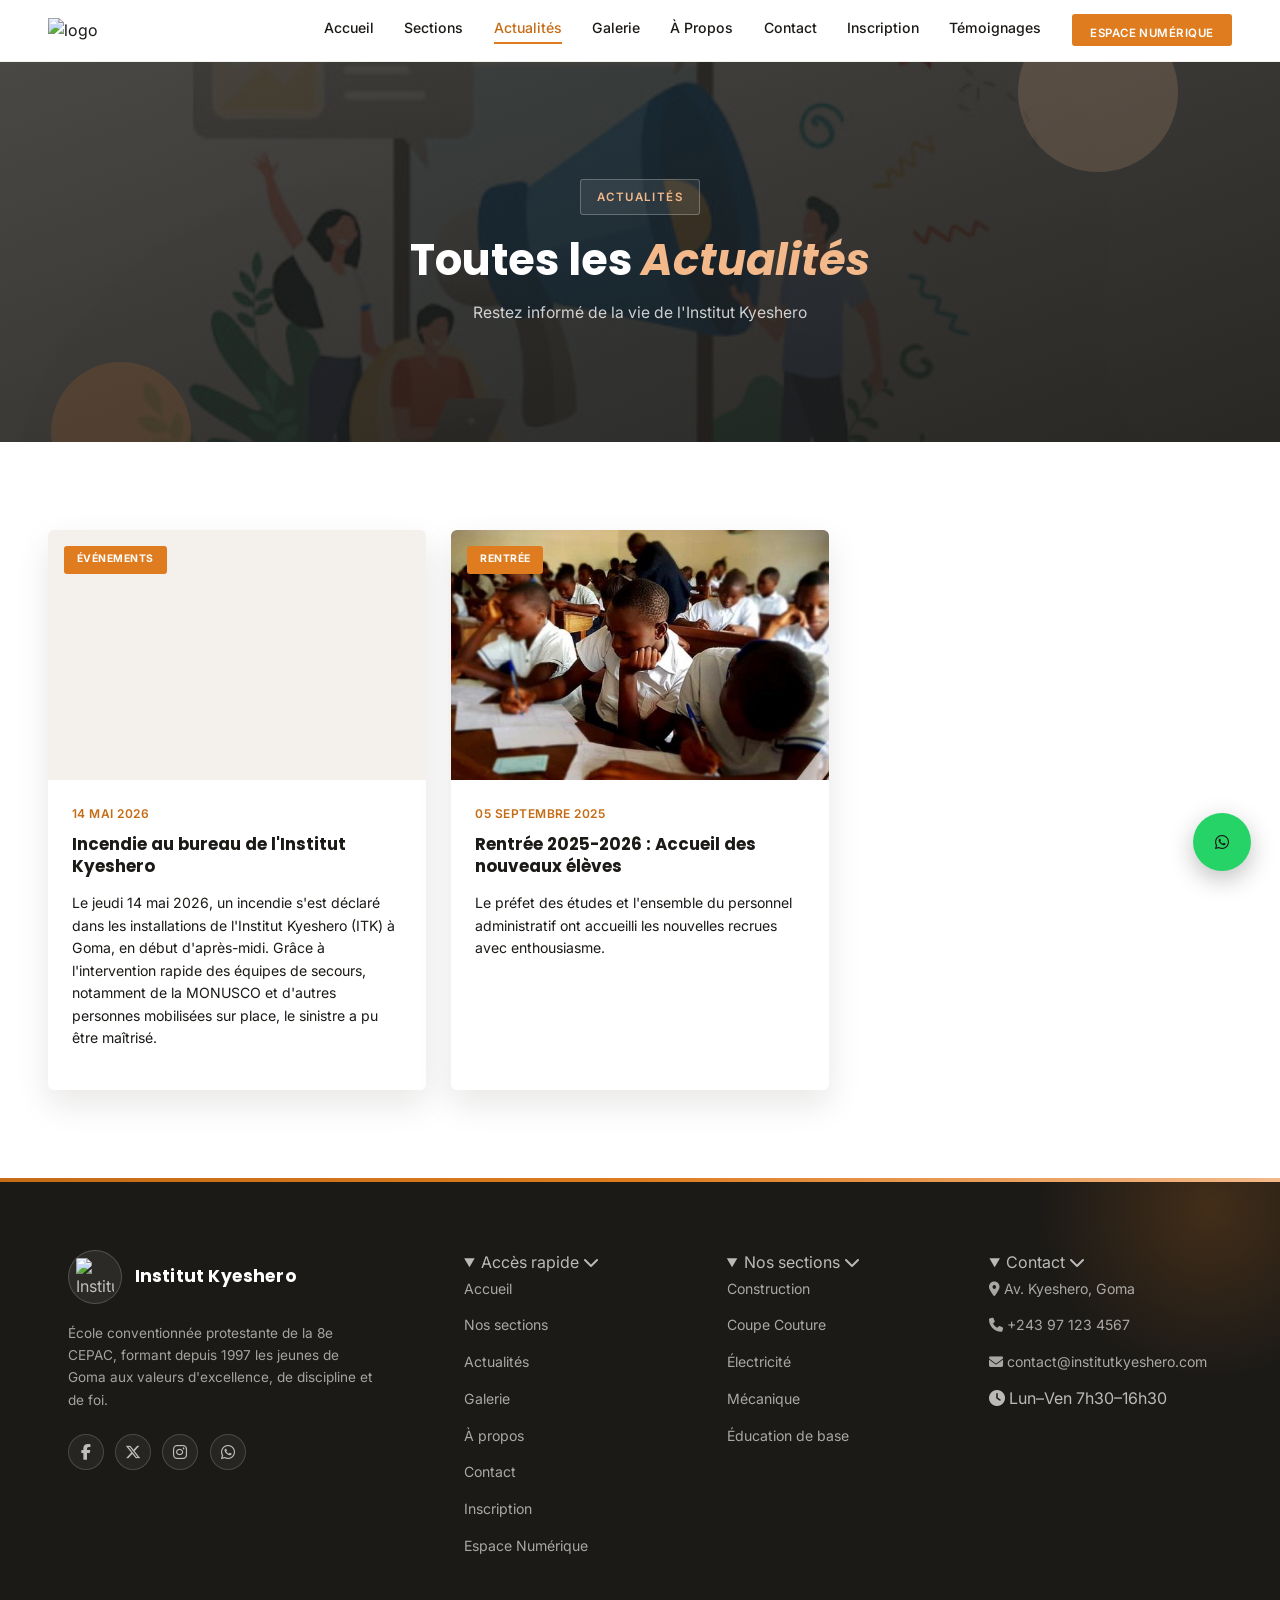
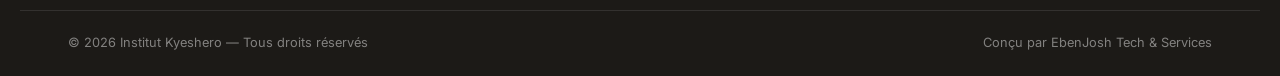
==== commit 55be9088: "modifications" ====
--- a/actualites.html
+++ b/actualites.html
@@ -5,11 +5,39 @@
     <meta charset="UTF-8" />
     <meta name="viewport" content="width=device-width,initial-scale=1.0" />
     <title>Actualités</title>
+    <meta name="description"
+        content="Suivez les dernières actualités, événements et annonces de l'Institut Kyeshero, école conventionnée protestante à Goma.">
+    <meta name="robots" content="index, follow">
+    <link rel="canonical" href="https://institutkyeshero.com/actualites.html">
+    <meta property="og:type" content="website">
+    <meta property="og:site_name" content="Institut Kyeshero">
+    <meta property="og:title" content="Actualités | Institut Kyeshero">
+    <meta property="og:description"
+        content="Suivez les dernières actualités, événements et annonces de l'Institut Kyeshero, école conventionnée protestante à Goma.">
+    <meta property="og:image" content="https://institutkyeshero.com/logos/logo%20(2).png">
+    <meta property="og:url" content="https://institutkyeshero.com/actualites.html">
+    <meta property="og:locale" content="fr_FR">
+    <meta name="twitter:card" content="summary_large_image">
+    <meta name="twitter:title" content="Actualités | Institut Kyeshero">
+    <meta name="twitter:description"
+        content="Suivez les dernières actualités, événements et annonces de l'Institut Kyeshero, école conventionnée protestante à Goma.">
     <link
         href="https://fonts.googleapis.com/css2?family=Poppins:wght@400;500;600;700;800&family=Inter:wght@300;400;500;600;700&display=swap"
         rel="stylesheet" />
+    <link rel="stylesheet" href="https://cdnjs.cloudflare.com/ajax/libs/font-awesome/6.5.2/css/all.min.css">
     <link rel="stylesheet" href="style.css">
     <link rel="icon" href="./pictures/logos/logoshaut2.png">
+    <!-- Fil d'Ariane pour Google -->
+    <script type="application/ld+json">
+    {
+      "@context": "https://schema.org",
+      "@type": "BreadcrumbList",
+      "itemListElement": [
+        { "@type": "ListItem", "position": 1, "name": "Accueil", "item": "https://institutkyeshero.com/" },
+        { "@type": "ListItem", "position": 2, "name": "Actualités", "item": "https://institutkyeshero.com/actualites.html" }
+      ]
+    }
+    </script>
 </head>
 
 <body>
@@ -60,7 +88,8 @@
                 <a href="galerie.html">Galerie</a>
                 <a href="propos.html">À Propos</a>
                 <a href="contacts.html">Contact</a>
-                <!-- <a href="temoignages.html">Témoignages</a> -->
+                <a href="inscriptions.html">Inscription</a>
+                <a href="temoignages.html">Témoignages</a>
                 <a href="espacenumerique.html" class="nav-espace">Espace Numérique</a>
             </div>
             <div class="hamburger" onclick="openMobileNav()">
@@ -80,14 +109,15 @@
                         <p>Conscience dans le travail et la discipline</p>
                     </div> -->
                 </div>
-                <button class="mob-close" onclick="closeMobileNav()">✕</button>
+                <button class="mob-close" onclick="closeMobileNav()"><i class="fa-solid fa-xmark"></i></button>
             </div>
             <a href="index.html">Accueil</a>
             <a href="sections.html">Sections & Formation</a>
             <a href="actualites.html">Actualités</a>
             <a href="galerie.html">Galerie</a>
             <a href="propos.html">À Propos</a>
-            <!-- <a href="contacts.html">Contact & Inscriptions</a> -->
+            <a href="contacts.html">Contact</a>
+            <a href="inscriptions.html" style="color:var(--gold-light)">Inscription</a>
             <a href="temoignages.html" style="color:var(--gold-light)">Témoignages</a>
             <a href="espacenumerique.html" style="color:var(--gold-light)">Espace Numérique</a>
         </div>
@@ -95,7 +125,7 @@
         <!---------------- actualites ---------------->
         <!-- <div id="view-actualites" style="display:none"> -->
         <section class="page-hero">
-            <div class="page-hero-media" style="background-image:url(./pictures/back\ \(2\).jpg)"></div>
+            <div class="page-hero-media" style="background-image:url('./assets/actualités\ \(2\).jpeg')"></div>
             <span class="page-hero-circle" aria-hidden="true"></span>
             <span class="page-hero-circle-2" aria-hidden="true"></span>
             <div class="page-hero-inner">
@@ -127,22 +157,20 @@
                         </div>
                     </div>
                     <div class="news-card">
-                        <div class="news-img"
-                            style="background-image:url('https://images.unsplash.com/photo-1529390079861-591de354faf5?w=600&q=80'); height: 250px;">
+                        <div class="news-img" style="background-image:url('./assets/rentrée.jpeg'); height: 250px;">
                             <div class="news-category">Rentrée</div>
                         </div>
                         <div class="news-body">
                             <div class="news-date">05 Septembre 2025</div>
                             <div class="news-title">Rentrée 2025-2026 : Accueil des nouveaux élèves</div>
                             <div class="news-excerpt">Le préfet des études et l'ensemble du personnel administratif ont
-                                accueilli les nouvelles recrues avec enthousiasme lors d'une cérémonie d'ouverture
-                                officielle.
+                                accueilli les nouvelles recrues avec enthousiasme.
                             </div>
                         </div>
                     </div>
-                    <div class="news-card">
+                    <!-- <div class="news-card">
                         <div class="news-img"
-                            style="background-image:url('https://images.unsplash.com/photo-1551731409-43eb3e517a1a?w=600&q=80'); height: 250px;">
+                            style="background-image:url('./assets/actualités (2).jpeg'); height: 250px;">
                             <div class="news-category">Annonce</div>
                         </div>
                         <div class="news-body">
@@ -154,7 +182,7 @@
                                 2025-2026. Nous souhaitons plein succès à tous nos élèves.
                             </div>
                         </div>
-                    </div>
+                    </div> -->
                     <!-- <div class="news-card">
                         <div class="news-img" style="background-image:url('https://images.unsplash.com/photo-1571260899304-425eee4c7efc?w=600&q=80')">
                             <div class="news-category">Cérémonie</div>
@@ -193,27 +221,30 @@
         </section>
     </div>
 
+    <!-- FOOTER -->
     <!-- FOOTER -->
     <footer id="main-footer">
         <div class="footer-grid">
             <div class="footer-brand">
                 <div class="footer-logo-row">
                     <div class="logo-emblem">
-                        <img src="./logos/logo (2).png" alt="logo">
+                        <img src="./logos/logo (2).png" alt="Institut Kyeshero">
                     </div>
                     <span class="footer-brand-name">Institut Kyeshero</span>
                 </div>
                 <p class="footer-brand-desc">École conventionnée protestante de la 8e CEPAC, formant depuis 1997
                     les jeunes de Goma aux valeurs d'excellence, de discipline et de foi.</p>
                 <div class="footer-socials">
-                    <a href="#"><img src="./icons/book.png"></a>
-                    <a href="#"><img src="./icons/x.png"></a>
-                    <a href="#"><img src="./icons/insta.png"></a>
-                    <!-- <a href="#"><img src="./icons/whastapp.png"></a> -->
-                </div>
-            </div>
-            <div class="footer-col">
-                <h4>Accès rapide</h4>
+                    <a href="#" aria-label="Facebook"><i class="fa-brands fa-facebook-f"></i></a>
+                    <a href="#" aria-label="X"><i class="fa-brands fa-x-twitter"></i></a>
+                    <a href="#" aria-label="Instagram"><i class="fa-brands fa-instagram"></i></a>
+                    <a href="https://wa.me/243971234567" aria-label="WhatsApp" target="_blank"><i
+                            class="fa-brands fa-whatsapp"></i></a>
+                </div>
+            </div>
+
+            <details class="footer-col" open>
+                <summary>Accès rapide <i class="fa-solid fa-chevron-down footer-caret"></i></summary>
                 <ul>
                     <li><a href="index.html">Accueil</a></li>
                     <li><a href="sections.html">Nos sections</a></li>
@@ -221,43 +252,46 @@
                     <li><a href="galerie.html">Galerie</a></li>
                     <li><a href="propos.html">À propos</a></li>
                     <li><a href="contacts.html">Contact</a></li>
+                    <li><a href="inscriptions.html">Inscription</a></li>
+                    <li><a href="espacenumerique.html">Espace Numérique</a></li>
                 </ul>
-            </div>
-            <div class="footer-col">
-                <h4>Sections</h4>
+            </details>
+
+            <details class="footer-col" open>
+                <summary>Nos sections <i class="fa-solid fa-chevron-down footer-caret"></i></summary>
                 <ul>
-                    <li><a href="#">Construction</a></li>
-                    <li><a href="#">Coupe Couture</a></li>
-                    <li><a href="#">Électricité</a></li>
-                    <li><a href="#">Mécanique</a></li>
-                    <li><a href="#">Education de base</a></li>
+                    <li><a href="sections.html#construction">Construction</a></li>
+                    <li><a href="sections.html#couture">Coupe Couture</a></li>
+                    <li><a href="sections.html#electricite">Électricité</a></li>
+                    <li><a href="sections.html#mecanique">Mécanique</a></li>
+                    <li><a href="sections.html#base">Éducation de base</a></li>
                 </ul>
-            </div>
-            <div class="footer-col">
-                <h4>Contact</h4>
+            </details>
+
+            <details class="footer-col" open>
+                <summary>Contact <i class="fa-solid fa-chevron-down footer-caret"></i></summary>
                 <ul>
-                    <li><a href="#">Av. Kyeshero, Goma</a></li>
-                    <li><a href="#">+243 97 123 4567</a></li>
-                    <li><a href="#">contact@ikyeshero-goma.cd</a></li>
-                    <li><a href="#">Lun-Ven 7h30-16h30</a></li>
+                    <li><a href="https://maps.google.com/?q=Institut+Kyeshero+Goma" target="_blank"><i
+                                class="fa-solid fa-location-dot"></i> Av. Kyeshero, Goma</a></li>
+                    <li><a href="tel:+243971234567"><i class="fa-solid fa-phone"></i> +243 97 123 4567</a></li>
+                    <li><a href="mailto:contact@institutkyeshero.com"><i class="fa-solid fa-envelope"></i>
+                            contact@institutkyeshero.com</a></li>
+                    <li><span><i class="fa-solid fa-clock"></i> Lun–Ven 7h30–16h30</span></li>
                 </ul>
-            </div>
+            </details>
         </div>
         <div class="footer-bottom">
-            <span>&copy; 2026 Institut Kyeshero de Goma — Tous droits réservés</span>
-            <div class="footer-motto">
-                <span style="font-size:13px;color:rgba(255,255,255,.5)">
-                    Conçu par EbenJosh Tech & Services
-                </span>
-            </div>
+            <span>&copy; 2026 Institut Kyeshero — Tous droits réservés</span>
+            <span class="footer-credit">Conçu par EbenJosh Tech & Services</span>
         </div>
     </footer>
 
     <!-- WHATSAPP -->
-    <a href="https://wa.me/243971234567" class="wa-btn" target="_blank">
-        <img src="./icons/whastap.png">
+    <a href="https://wa.me/243971234567" class="wa-btn" aria-label="Contacter sur WhatsApp" target="_blank">
+        <i class="fa-brands fa-whatsapp"></i>
     </a>
     <script src="index.js"></script>
+    <script src="footer.js"></script>
 </body>
 
 </html>
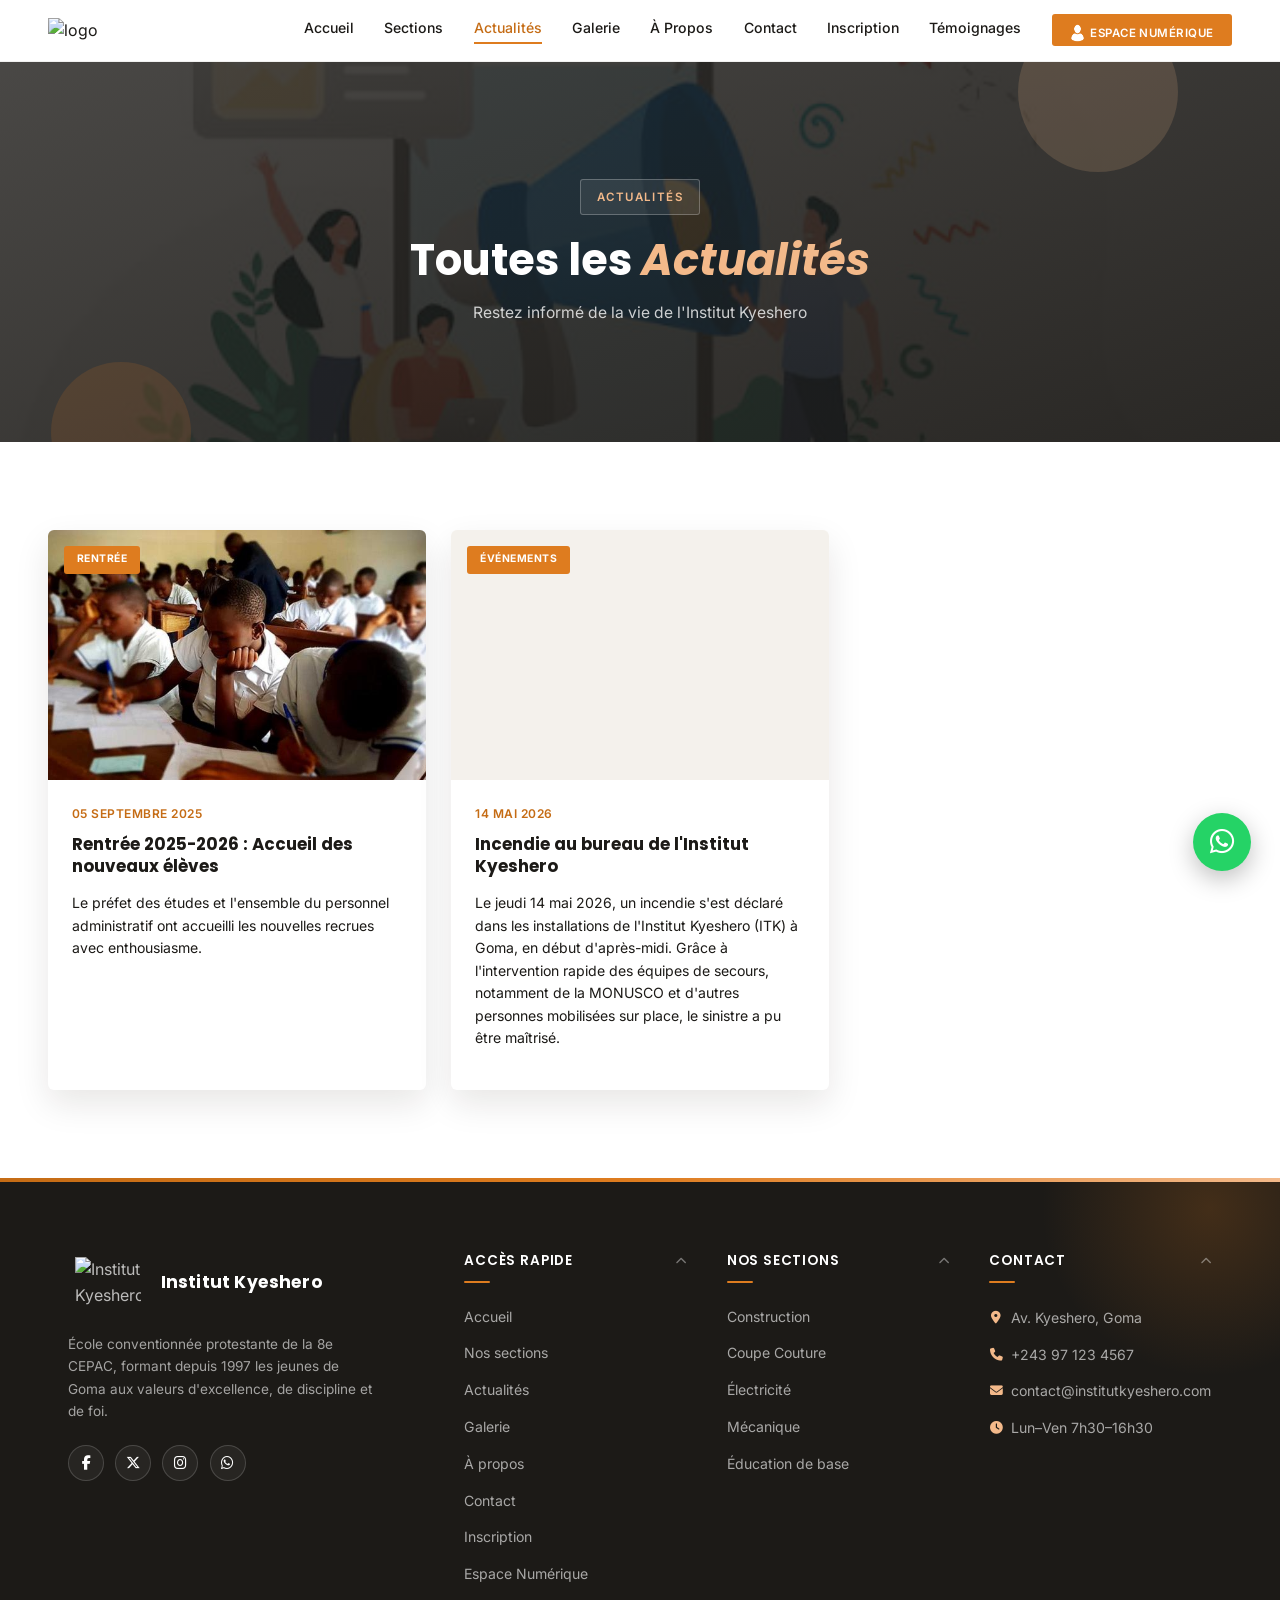
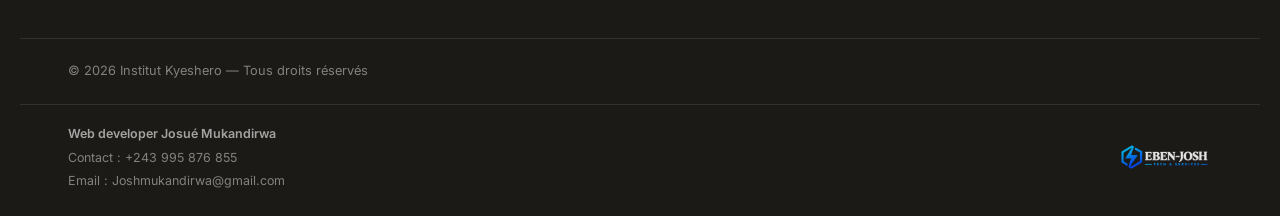
==== commit bdcb3e10: "nouvelle mise a jour" ====
--- a/actualites.html
+++ b/actualites.html
@@ -90,7 +90,10 @@
                 <a href="contacts.html">Contact</a>
                 <a href="inscriptions.html">Inscription</a>
                 <a href="temoignages.html">Témoignages</a>
-                <a href="espacenumerique.html" class="nav-espace">Espace Numérique</a>
+                <a href="espacenumerique.html" class="nav-espace">
+                    <img src="./icons/profil connexion (1).png" style="width: 15px;">
+                    Espace Numérique
+                </a>
             </div>
             <div class="hamburger" onclick="openMobileNav()">
                 <span></span><span></span><span></span>
@@ -104,10 +107,12 @@
                     <div class="logo-emblem">
                         <img src="./logos/logo (2).png" alt="logo">
                     </div>
-                    <!-- <div class="logo-text" style="filter:invert(1) brightness(2)">
+                    <div class="logo-text">
                         <h1>Institut Kyeshero</h1>
-                        <p>Conscience dans le travail et la discipline</p>
-                    </div> -->
+                        <p style="font-size: 8px;">
+                            Conscience dans le travail et la discipline
+                        </p>
+                    </div>
                 </div>
                 <button class="mob-close" onclick="closeMobileNav()"><i class="fa-solid fa-xmark"></i></button>
             </div>
@@ -117,9 +122,12 @@
             <a href="galerie.html">Galerie</a>
             <a href="propos.html">À Propos</a>
             <a href="contacts.html">Contact</a>
-            <a href="inscriptions.html" style="color:var(--gold-light)">Inscription</a>
-            <a href="temoignages.html" style="color:var(--gold-light)">Témoignages</a>
-            <a href="espacenumerique.html" style="color:var(--gold-light)">Espace Numérique</a>
+            <a href="inscriptions.html">Inscription</a>
+            <a href="temoignages.html">Témoignages</a>
+            <a href="espacenumerique.html" style="color:var(--gold-light);display: flex; gap: 10px;">
+                <img src="./icons/profil connexion (1).png" style="width: 25px;">
+                Espace Numérique
+            </a>
         </div>
 
         <!---------------- actualites ---------------->
@@ -137,6 +145,19 @@
         <section class="section">
             <div class="section-inner">
                 <div class="news-grid">
+                    <div class="news-card">
+                        <div class="news-img" style="background-image:url('./assets/rentrée.jpeg'); height: 250px;">
+                            <div class="news-category">Rentrée</div>
+                        </div>
+                        <div class="news-body">
+                            <div class="news-date">05 Septembre 2025</div>
+                            <div class="news-title">Rentrée 2025-2026 : Accueil des nouveaux élèves</div>
+                            <div class="news-excerpt">Le préfet des études et l'ensemble du personnel administratif ont
+                                accueilli les nouvelles recrues avec enthousiasme.
+                            </div>
+                        </div>
+                    </div>
+
                     <div class="news-card">
                         <div class="news-img tall"
                             style="background-image:url(./pictures/incendies.jpg); height: 250px;">
@@ -156,18 +177,6 @@
                             </div>
                         </div>
                     </div>
-                    <div class="news-card">
-                        <div class="news-img" style="background-image:url('./assets/rentrée.jpeg'); height: 250px;">
-                            <div class="news-category">Rentrée</div>
-                        </div>
-                        <div class="news-body">
-                            <div class="news-date">05 Septembre 2025</div>
-                            <div class="news-title">Rentrée 2025-2026 : Accueil des nouveaux élèves</div>
-                            <div class="news-excerpt">Le préfet des études et l'ensemble du personnel administratif ont
-                                accueilli les nouvelles recrues avec enthousiasme.
-                            </div>
-                        </div>
-                    </div>
                     <!-- <div class="news-card">
                         <div class="news-img"
                             style="background-image:url('./assets/actualités (2).jpeg'); height: 250px;">
@@ -235,11 +244,10 @@
                 <p class="footer-brand-desc">École conventionnée protestante de la 8e CEPAC, formant depuis 1997
                     les jeunes de Goma aux valeurs d'excellence, de discipline et de foi.</p>
                 <div class="footer-socials">
-                    <a href="#" aria-label="Facebook"><i class="fa-brands fa-facebook-f"></i></a>
-                    <a href="#" aria-label="X"><i class="fa-brands fa-x-twitter"></i></a>
-                    <a href="#" aria-label="Instagram"><i class="fa-brands fa-instagram"></i></a>
-                    <a href="https://wa.me/243971234567" aria-label="WhatsApp" target="_blank"><i
-                            class="fa-brands fa-whatsapp"></i></a>
+                    <a href="#" aria-label="Facebook" class="js-coming-soon"><i class="fa-brands fa-facebook-f"></i></a>
+                    <a href="#" aria-label="X" class="js-coming-soon"><i class="fa-brands fa-x-twitter"></i></a>
+                    <a href="#" aria-label="Instagram" class="js-coming-soon"><i class="fa-brands fa-instagram"></i></a>
+                    <a href="#" aria-label="WhatsApp" class="js-coming-soon"><i class="fa-brands fa-whatsapp"></i></a>
                 </div>
             </div>
 
@@ -282,12 +290,21 @@
         </div>
         <div class="footer-bottom">
             <span>&copy; 2026 Institut Kyeshero — Tous droits réservés</span>
-            <span class="footer-credit">Conçu par EbenJosh Tech & Services</span>
+        </div>
+        <div class="footer-dev">
+            <div class="footer-dev-info">
+                <span>Web developer Josué Mukandirwa</span>
+                <span>Contact : +243 995 876 855</span>
+                <span>Email : Joshmukandirwa@gmail.com</span>
+            </div>
+            <div class="footer-dev-logo">
+                <img src="./logos/ebenjosh-tech-logo.png" alt="EbenJosh Tech & Services">
+            </div>
         </div>
     </footer>
 
     <!-- WHATSAPP -->
-    <a href="https://wa.me/243971234567" class="wa-btn" aria-label="Contacter sur WhatsApp" target="_blank">
+    <a href="#" class="wa-btn js-coming-soon" aria-label="Contacter sur WhatsApp">
         <i class="fa-brands fa-whatsapp"></i>
     </a>
     <script src="index.js"></script>
--- a/style.css
+++ b/style.css
@@ -136,7 +136,7 @@
 }
 
 .logo-emblem img {
-  width: 60px;
+  width: 70px;
 }
 
 .logo-text h1 {
@@ -191,6 +191,8 @@
 }
 
 .nav-espace {
+  display: flex;
+  gap: 5px;
   background: var(--orange);
   color: var(--white) !important;
   padding: 0.6rem 1.15rem;
@@ -291,41 +293,50 @@
 }
 
 /* ===========================================================
-   HERO
+   HERO — Page d'accueil (photo plein cadre + carte flottante)
    =========================================================== */
 .hero {
   position: relative;
-  min-height: 88vh;
-  display: flex;
-  flex-direction: column;
-  justify-content: center;
+  min-height: 82vh;
+  display: flex;
+  align-items: flex-end;
   overflow: hidden;
-  padding: 4rem 3rem 8rem;
-}
-
+  padding: 2rem 1.3rem 2.4rem;
+}
+
+.hero-media,
 .hero-slides {
   position: absolute;
   inset: 0;
-  z-index: -2;
+  z-index: 0;
 }
 
 .hslide {
   position: absolute;
-  /* width: 10px; */
-  height: 450px;
   inset: 0;
   background-size: cover;
   background-position: center;
-  background-color: var(--cream);
+  background-color: var(--ink);
   opacity: 0;
-  transition: opacity 1.2s ease;
+  transform: scale(1.08);
+  transition: opacity 1.4s ease;
 }
 
 .hslide.active {
   opacity: 1;
-}
-
-/* Fallback visual pattern until real photos are wired in via background-image */
+  animation: heroKenBurns 7s ease-in-out forwards;
+}
+
+@keyframes heroKenBurns {
+  from {
+    transform: scale(1.08);
+  }
+  to {
+    transform: scale(1);
+  }
+}
+
+/* Dégradé de secours tant qu'une photo n'est pas (encore) chargée */
 .hslide-1 {
   background-image: linear-gradient(135deg, #ead9c4, #ddcbb0);
 }
@@ -342,17 +353,26 @@
   background-image: linear-gradient(135deg, #e7d2b4, #d8c09e);
 }
 
+/* La vraie photo est posée ici (voir style inline dans le HTML) :
+   background-size/position lui étaient manquants, d'où l'affichage
+   écrasé/décalé du carrousel constaté sur le rendu. */
 .hslide-overlay {
   position: absolute;
   inset: 0;
-  /* background: linear-gradient(180deg, rgba(28, 26, 23, 0.25) 0%, rgba(28, 26, 23, 0.68) 100%); */
-}
-
-.hero-content {
-  position: relative;
-  z-index: 2;
-  max-width: 680px;
-  color: var(--white);
+  background-size: cover;
+  background-position: center;
+}
+
+.hslide-overlay::after {
+  content: "";
+  position: absolute;
+  inset: 0;
+  background: linear-gradient(
+    180deg,
+    rgba(28, 20, 10, 0.1) 0%,
+    rgba(28, 20, 10, 0.5) 65%,
+    rgba(28, 20, 10, 0.88) 100%
+  );
 }
 
 .hero-eyebrow {
@@ -369,20 +389,6 @@
   margin-bottom: 1.5rem;
 }
 
-.hero-content h2 {
-  font-family: var(--font-head);
-  font-size: clamp(2.2rem, 5vw, 3.6rem);
-  font-weight: 700;
-  color: var(--white);
-  margin-bottom: 1.2rem;
-}
-
-.hero-content h2 em {
-  display: block;
-  font-style: italic;
-  color: var(--orange-light);
-}
-
 .hero-tagline {
   font-size: 1.05rem;
   color: rgba(255, 255, 255, 0.85);
@@ -409,16 +415,42 @@
   text-transform: uppercase;
   padding: 0.9rem 1.6rem;
   border-radius: 3px;
+  position: relative;
+  overflow: hidden;
+  isolation: isolate;
   transition:
     background 0.2s ease,
     transform 0.2s ease,
     box-shadow 0.2s ease;
 }
 
+.btn-gold::before {
+  content: "";
+  position: absolute;
+  inset: 0;
+  z-index: -1;
+  background: linear-gradient(
+    115deg,
+    transparent 20%,
+    rgba(255, 255, 255, 0.35) 45%,
+    transparent 70%
+  );
+  transform: translateX(-120%);
+  transition: transform 0.6s ease;
+}
+
+.btn-gold:hover::before {
+  transform: translateX(120%);
+}
+
 .btn-gold:hover {
   background: var(--orange-dark);
   transform: translateY(-2px);
   box-shadow: 0 10px 24px rgba(222, 124, 31, 0.35);
+}
+
+.btn-gold:active {
+  transform: translateY(0);
 }
 
 .btn-ghost {
@@ -447,8 +479,8 @@
 
 .hdots {
   position: absolute;
-  bottom: 210px;
-  left: 3rem;
+  top: 1.4rem;
+  right: 1.4rem;
   display: flex;
   gap: 0.5rem;
   z-index: 3;
@@ -458,7 +490,7 @@
   width: 8px;
   height: 8px;
   border-radius: 50%;
-  background: rgba(255, 255, 255, 0.4);
+  background: rgba(255, 255, 255, 0.5);
   cursor: pointer;
   transition:
     background 0.2s ease,
@@ -469,17 +501,6 @@
   background: var(--orange);
   width: 22px;
   border-radius: 5px;
-}
-
-.hero-stats {
-  position: absolute;
-  bottom: 0;
-  left: 0;
-  right: 0;
-  z-index: 3;
-  background: var(--ink);
-  display: grid;
-  grid-template-columns: repeat(4, 1fr);
 }
 
 .hero-stat {
@@ -508,96 +529,36 @@
 }
 
 /* ===========================================================
-   HERO — PAGE D'ACCUEIL (disposition façon prototype :
-   photo + carte blanche superposée + bloc orange)
+   HERO — carte flottante par-dessus la photo.
    Scopé à #view-home pour ne pas impacter le hero des autres pages.
    =========================================================== */
-#view-home .hero {
-  position: relative;
-  min-height: 0;
-  display: grid;
-  grid-template-columns: 1fr;
-  /* max-width: 1240px; */
-  margin: 0 auto;
-  padding: 2.5rem 3rem 2.5rem;
-  overflow: visible;
-  background-image:
-    linear-gradient(155deg, rgba(197, 108, 21, 0.68), rgba(28, 20, 10, 0.74)),
-    url("./pictures/couture.jpg");
-  background-size: cover;
-  background-position: center;
-}
-
-/* #view-home .hero-media {
-  position: relative;
-} */
-
-#view-home .hero-slides {
-  position: relative;
-  inset: auto;
-  z-index: 0;
-  width: 100%;
-  aspect-ratio: 4 / 3;
-  border-radius: var(--radius);
-  overflow: hidden;
-}
-
-#view-home .hslide {
-  position: absolute;
-  inset: 0;
-}
-
-#view-home .hero-circle {
-  position: absolute;
-  top: -22px;
-  right: -14px;
-  width: 92px;
-  height: 92px;
-  border-radius: 50%;
-  background: linear-gradient(135deg, var(--orange-light), var(--orange-dark));
-  box-shadow:
-    0 14px 28px rgba(222, 124, 31, 0.4),
-    0 0 0 6px var(--cream);
-  z-index: 1;
-  display: flex;
-  align-items: center;
-  justify-content: center;
-}
-
-/* #view-home .hero-circle::after {
-  content: "🎓";
-  font-size: 1.9rem;
-  line-height: 1;
-  filter: drop-shadow(0 2px 3px rgba(0, 0, 0, 0.18));
-} */
-
-#view-home .hdots {
-  place-content: center;
-  bottom: 16px;
-  right: 20px;
-  top: auto;
-  z-index: 3;
-}
-
 #view-home .hero-block {
   position: relative;
-  margin: -56px 0 0;
   z-index: 2;
-}
-
-#view-home .hero-orange {
-  display: none;
+  width: 100%;
+  max-width: 620px;
+  animation: heroCardIn 0.8s ease both;
+}
+
+@keyframes heroCardIn {
+  from {
+    opacity: 0;
+    transform: translateY(28px);
+  }
+  to {
+    opacity: 1;
+    transform: translateY(0);
+  }
 }
 
 #view-home .hero-card {
   position: relative;
-  z-index: 2;
-  margin-left: 8%;
-  max-width: none;
-  background: var(--white);
-  padding: 2.1rem 1.8rem;
-  border-radius: var(--radius);
-  box-shadow: 0 26px 50px rgba(28, 20, 10, 0.16);
+  background: rgba(255, 255, 255, 0.95);
+  backdrop-filter: blur(18px);
+  -webkit-backdrop-filter: blur(18px);
+  padding: 2.1rem 1.9rem;
+  border-radius: 16px;
+  box-shadow: 0 30px 60px rgba(0, 0, 0, 0.35);
 }
 
 #view-home .hero-card .hero-eyebrow {
@@ -620,7 +581,7 @@
 
 #view-home .hero-card h2 {
   color: var(--ink);
-  font-size: clamp(1.6rem, 3.2vw, 2.3rem);
+  font-size: clamp(1.7rem, 3.6vw, 2.5rem);
   margin-bottom: 0.8rem;
 }
 
@@ -671,6 +632,17 @@
   }
 }
 
+@media (min-width: 860px) {
+  .hero {
+    min-height: 90vh;
+    padding: 3rem;
+  }
+
+  #view-home .hero-card {
+    padding: 2.6rem 2.4rem;
+  }
+}
+
 /* Bande stats : superposée en absolu à l'origine, désormais bande statique sous le hero */
 .hero-stats-wrap {
   background: var(--ink);
@@ -691,6 +663,91 @@
   background: var(--cream);
   padding: 4.5rem 3rem;
   text-align: center;
+  position: relative;
+  overflow: hidden;
+}
+
+.mission-circle {
+  position: absolute;
+  top: -60px;
+  right: 6%;
+  width: 150px;
+  height: 150px;
+  border-radius: 50%;
+  background: var(--orange-light);
+  opacity: 0.18;
+}
+
+.mission-circle-2 {
+  position: absolute;
+  bottom: -70px;
+  left: 5%;
+  width: 130px;
+  height: 130px;
+  border-radius: 50%;
+  background: var(--orange);
+  opacity: 0.14;
+}
+
+.mission-values {
+  display: flex;
+  justify-content: center;
+  gap: 2.2rem;
+  margin-top: 2.2rem;
+  flex-wrap: wrap;
+  position: relative;
+  z-index: 1;
+}
+
+.mission-value {
+  display: flex;
+  align-items: center;
+  gap: 0.6rem;
+  font-family: var(--font-head);
+  font-weight: 700;
+  font-size: 0.85rem;
+  color: var(--ink);
+  letter-spacing: 0.02em;
+  opacity: 0;
+  transform: translateY(16px);
+  transition:
+    opacity 0.6s ease,
+    transform 0.6s cubic-bezier(0.34, 1.56, 0.64, 1);
+}
+
+.mission.in-view .mission-value {
+  opacity: 1;
+  transform: translateY(0);
+}
+
+.mission.in-view .mission-value:nth-child(2) {
+  transition-delay: 0.12s;
+}
+.mission.in-view .mission-value:nth-child(3) {
+  transition-delay: 0.24s;
+}
+
+.mission-value-ico {
+  width: 42px;
+  height: 42px;
+  border-radius: 50%;
+  background: var(--white);
+  color: var(--orange-dark);
+  display: flex;
+  align-items: center;
+  justify-content: center;
+  font-size: 1rem;
+  box-shadow: var(--shadow);
+  transition:
+    transform 0.3s ease,
+    background 0.3s ease,
+    color 0.3s ease;
+}
+
+.mission-value:hover .mission-value-ico {
+  background: var(--orange);
+  color: #fff;
+  transform: translateY(-4px) rotate(-8deg);
 }
 
 .eyebrow {
@@ -1074,6 +1131,20 @@
   margin: 0 auto;
 }
 
+/* Grille Informations / Pièces requises (page Contact) */
+.contact-grid {
+  display: grid;
+  grid-template-columns: 1fr 1fr;
+  gap: 64px;
+}
+
+@media (max-width: 470px) {
+  .contact-grid {
+    grid-template-columns: 1fr;
+    gap: 32px;
+  }
+}
+
 .section-head-row {
   display: flex;
   justify-content: space-between;
@@ -1119,11 +1190,21 @@
   border-radius: var(--radius);
   overflow: hidden;
   box-shadow: var(--shadow);
-  transition: transform 0.25s ease;
+  transition:
+    transform 0.25s ease,
+    box-shadow 0.25s ease;
 }
 
 .news-card:hover {
   transform: translateY(-6px);
+  box-shadow: 0 18px 34px rgba(28, 20, 10, 0.14);
+}
+
+.news-card.reveal:nth-child(2) {
+  transition-delay: 0.12s;
+}
+.news-card.reveal:nth-child(3) {
+  transition-delay: 0.24s;
 }
 
 .news-img {
@@ -1559,14 +1640,202 @@
   background-position: center;
   background-color: var(--cream);
   border-radius: var(--radius);
+  position: relative;
+  overflow: hidden;
+  cursor: pointer;
   transition:
     transform 0.3s ease,
     box-shadow 0.3s ease;
 }
 
+.gal-item img {
+  position: absolute;
+  inset: 0;
+  width: 100%;
+  height: 100%;
+  object-fit: cover;
+  display: block;
+}
+
 .gal-item:hover {
   transform: scale(1.02);
   box-shadow: var(--shadow);
+}
+
+.gal-item-overlay {
+  position: absolute;
+  inset: 0;
+  display: flex;
+  align-items: center;
+  justify-content: center;
+  background: rgba(28, 20, 10, 0);
+  color: #fff;
+  font-size: 1.3rem;
+  opacity: 0;
+  transition:
+    background 0.3s ease,
+    opacity 0.3s ease;
+}
+
+.gal-item:hover .gal-item-overlay {
+  background: rgba(28, 20, 10, 0.38);
+  opacity: 1;
+}
+
+.gal-item.reveal:nth-child(2) {
+  transition-delay: 0.08s;
+}
+.gal-item.reveal:nth-child(3) {
+  transition-delay: 0.16s;
+}
+.gal-item.reveal:nth-child(4) {
+  transition-delay: 0.24s;
+}
+.gal-item.reveal:nth-child(5) {
+  transition-delay: 0.32s;
+}
+.gal-item.reveal:nth-child(6) {
+  transition-delay: 0.4s;
+}
+
+.gal-item-hidden {
+  display: none !important;
+}
+
+/* ---------- Filtres galerie ---------- */
+.gallery-filters {
+  display: flex;
+  flex-wrap: wrap;
+  gap: 0.6rem;
+  margin-bottom: 1.8rem;
+}
+
+.gallery-filter-btn {
+  font-family: var(--font-body);
+  font-size: 0.92rem;
+  font-weight: 600;
+  color: var(--ink);
+  background: var(--cream);
+  border: 1.5px solid transparent;
+  border-radius: 999px;
+  padding: 0.55rem 1.3rem;
+  cursor: pointer;
+  transition:
+    background 0.25s ease,
+    color 0.25s ease,
+    border-color 0.25s ease;
+}
+
+.gallery-filter-btn:hover {
+  border-color: var(--orange-light);
+}
+
+.gallery-filter-btn.active {
+  background: var(--orange);
+  color: #fff;
+}
+
+.gallery-empty {
+  text-align: center;
+  color: var(--text);
+  padding: 2.5rem 0;
+}
+
+/* ---------- Visionneuse (lightbox) ---------- */
+.lightbox {
+  position: fixed;
+  inset: 0;
+  background: rgba(17, 12, 6, 0.94);
+  display: flex;
+  align-items: center;
+  justify-content: center;
+  opacity: 0;
+  visibility: hidden;
+  transition: opacity 0.3s ease;
+  z-index: 2000;
+  padding: 2rem;
+}
+
+.lightbox.open {
+  opacity: 1;
+  visibility: visible;
+}
+
+.lightbox-figure {
+  max-width: 90vw;
+  max-height: 85vh;
+  margin: 0;
+  text-align: center;
+}
+
+.lightbox-figure img {
+  max-width: 90vw;
+  max-height: 75vh;
+  border-radius: var(--radius);
+  box-shadow: 0 20px 60px rgba(0, 0, 0, 0.5);
+}
+
+.lightbox-figure figcaption {
+  color: var(--orange-light);
+  font-family: var(--font-body);
+  margin-top: 1rem;
+  font-size: 0.95rem;
+}
+
+.lightbox-close,
+.lightbox-nav {
+  position: absolute;
+  background: rgba(255, 255, 255, 0.08);
+  border: none;
+  color: #fff;
+  width: 46px;
+  height: 46px;
+  border-radius: 50%;
+  display: flex;
+  align-items: center;
+  justify-content: center;
+  cursor: pointer;
+  font-size: 1.1rem;
+  transition: background 0.25s ease;
+}
+
+.lightbox-close:hover,
+.lightbox-nav:hover {
+  background: var(--orange);
+}
+
+.lightbox-close {
+  top: 1.5rem;
+  right: 1.5rem;
+}
+
+.lightbox-prev {
+  left: 1.5rem;
+  top: 50%;
+  transform: translateY(-50%);
+}
+
+.lightbox-next {
+  right: 1.5rem;
+  top: 50%;
+  transform: translateY(-50%);
+}
+
+@media (max-width: 640px) {
+  .lightbox-nav {
+    width: 40px;
+    height: 40px;
+  }
+  .lightbox-prev {
+    left: 0.5rem;
+  }
+  .lightbox-next {
+    right: 0.5rem;
+  }
+  .lightbox-close {
+    top: 0.75rem;
+    right: 0.75rem;
+  }
 }
 
 /* ===========================================================
@@ -1699,11 +1968,7 @@
 }
 
 .footer-logo-row .logo-emblem {
-  width: 54px;
-  height: 54px;
-  border-radius: 50%;
-  background: rgba(255, 255, 255, 0.07);
-  border: 1px solid rgba(255, 255, 255, 0.18);
+  width: 80px;
   display: flex;
   align-items: center;
   justify-content: center;
@@ -1761,14 +2026,19 @@
   transform: translateY(-3px);
 }
 
-.footer-socials img {
-  width: 16px;
-  height: 16px;
-  filter: brightness(0) invert(1);
-}
-
-.footer-col h4 {
+.footer-socials i {
+  font-size: 0.9rem;
+  color: var(--white);
+}
+
+.footer-col {
+  border: none;
+}
+
+.footer-col summary {
   position: relative;
+  cursor: pointer;
+  list-style: none;
   color: var(--white);
   font-family: var(--font-head);
   font-size: 0.85rem;
@@ -1777,9 +2047,16 @@
   letter-spacing: 0.06em;
   margin-bottom: 1.3rem;
   padding-bottom: 0.7rem;
-}
-
-.footer-col h4::after {
+  display: flex;
+  align-items: center;
+  justify-content: space-between;
+}
+
+.footer-col summary::-webkit-details-marker {
+  display: none;
+}
+
+.footer-col summary::after {
   content: "";
   position: absolute;
   left: 0;
@@ -1790,16 +2067,39 @@
   background: var(--orange);
 }
 
+.footer-caret {
+  font-size: 0.7rem;
+  color: rgba(255, 255, 255, 0.4);
+  transition: transform 0.25s ease;
+}
+
+.footer-col[open] .footer-caret {
+  transform: rotate(180deg);
+}
+
 .footer-col li {
   margin-bottom: 0.7rem;
-}
-
-.footer-col a {
+  list-style: none;
+}
+
+.footer-col a,
+.footer-col span {
   font-size: 0.88rem;
   color: rgba(255, 255, 255, 0.62);
+  display: inline-flex;
+  align-items: center;
+  gap: 0.5rem;
   transition:
     color 0.2s ease,
     padding-left 0.2s ease;
+}
+
+.footer-col a i,
+.footer-col span i {
+  color: var(--orange-light);
+  font-size: 0.8rem;
+  width: 14px;
+  text-align: center;
 }
 
 .footer-col a:hover {
@@ -1821,6 +2121,126 @@
   gap: 0.5rem;
   font-size: 0.8rem;
   color: rgba(255, 255, 255, 0.45);
+}
+
+.footer-credit {
+  font-size: 0.75rem;
+  color: rgba(255, 255, 255, 0.4);
+}
+
+/* ===========================================================
+   FOOTER — bloc développeur (sous le copyright)
+   =========================================================== */
+.footer-dev {
+  position: relative;
+  z-index: 1;
+  border-top: 1px solid rgba(255, 255, 255, 0.1);
+  max-width: 1240px;
+  margin: 0 auto;
+  padding: 1.2rem 3rem 1.6rem;
+  display: flex;
+  justify-content: space-between;
+  align-items: center;
+  flex-wrap: wrap;
+  gap: 1rem;
+}
+
+.footer-dev-info {
+  display: flex;
+  flex-direction: column;
+  gap: 0.2rem;
+  font-size: 0.78rem;
+  color: rgba(255, 255, 255, 0.45);
+}
+
+.footer-dev-info span:first-child {
+  color: rgba(255, 255, 255, 0.6);
+  font-weight: 600;
+}
+
+.footer-dev-logo img {
+  height: 32px;
+  width: auto;
+  display: block;
+  opacity: 0.9;
+}
+
+@media (max-width: 767.98px) {
+  .footer-dev {
+    flex-direction: column;
+    text-align: center;
+    padding: 1.2rem 1.5rem 1.8rem;
+  }
+}
+
+/* ===========================================================
+   TOAST — lien pas encore disponible
+   =========================================================== */
+.coming-soon-toast {
+  position: fixed;
+  left: 50%;
+  bottom: 1.8rem;
+  transform: translateX(-50%) translateY(20px);
+  background: #1a1a1a;
+  color: #fff;
+  padding: 0.85rem 1.4rem;
+  border-radius: 10px;
+  font-size: 0.85rem;
+  font-weight: 500;
+  box-shadow: 0 10px 30px rgba(0, 0, 0, 0.3);
+  z-index: 999;
+  opacity: 0;
+  pointer-events: none;
+  transition: opacity 0.25s ease, transform 0.25s ease;
+  display: flex;
+  align-items: center;
+  gap: 0.6rem;
+  max-width: 90vw;
+  text-align: center;
+}
+
+.coming-soon-toast i {
+  color: var(--orange-light, #ff9a3c);
+}
+
+.coming-soon-toast.show {
+  opacity: 1;
+  transform: translateX(-50%) translateY(0);
+}
+
+@media (max-width: 540px) {
+  .coming-soon-toast {
+    bottom: 5.5rem;
+    font-size: 0.8rem;
+    padding: 0.75rem 1.1rem;
+  }
+}
+
+@media (max-width: 767.98px) {
+  .footer-col {
+    border-bottom: 1px solid rgba(255, 255, 255, 0.1);
+    padding-bottom: 0.9rem;
+    margin-bottom: 0.9rem;
+  }
+
+  .footer-col summary {
+    margin-bottom: 0.9rem;
+  }
+
+  .footer-col[open] ul {
+    animation: footerReveal 0.25s ease;
+  }
+}
+
+@keyframes footerReveal {
+  from {
+    opacity: 0;
+    transform: translateY(-4px);
+  }
+  to {
+    opacity: 1;
+    transform: translateY(0);
+  }
 }
 
 /* ===========================================================
@@ -1846,10 +2266,9 @@
   transform: scale(1.08);
 }
 
-.wa-btn img {
-  width: 28px;
-  height: 28px;
-  filter: brightness(0) invert(1);
+.wa-btn i {
+  font-size: 28px;
+  color: var(--white);
 }
 
 /* ===========================================================
@@ -1869,15 +2288,15 @@
   }
 
   .footer-grid {
-    grid-template-columns: 1.4fr 1fr 1fr;
-  }
-
-  .footer-grid .footer-col:last-child {
+    grid-template-columns: 1fr 1fr;
+  }
+
+  .footer-grid .footer-brand {
     grid-column: span 2;
   }
 }
 
-@media (max-width: 930px) {
+@media (max-width: 1080px) {
   #navbar {
     padding: 0.8rem 1.3rem;
   }
@@ -2004,12 +2423,12 @@
   }
 
   .footer-grid {
-    grid-template-columns: 1fr 1fr;
+    grid-template-columns: 1fr;
     padding: 3rem 1.5rem 2rem;
   }
 
   .footer-grid .footer-brand {
-    grid-column: span 2;
+    grid-column: span 1;
   }
 
   .footer-bottom {
@@ -2030,18 +2449,6 @@
 
   .gallery-masonry > div[style*="span 2"] {
     grid-column: span 1;
-  }
-
-  .footer-grid {
-    grid-template-columns: 1fr;
-  }
-
-  .footer-grid .footer-brand {
-    grid-column: span 1;
-  }
-
-  .hero-content h2 {
-    font-size: 2.1rem;
   }
 
   .wa-btn {
@@ -2053,21 +2460,6 @@
 }
 
 @media (min-width: 860px) {
-  #view-home .hero {
-    grid-template-columns: 1fr 1fr;
-    align-items: end;
-    gap: 2.5rem;
-    padding: 3.5rem 3rem 0;
-  }
-
-  #view-home .hero-block {
-    margin: 0;
-  }
-
-  #view-home .hero-card {
-    margin-left: 0;
-  }
-
   .apropos {
     grid-template-columns: 1fr 1fr 1fr;
     align-items: center;
@@ -2228,6 +2620,51 @@
   color: var(--ink);
 }
 
+/* Animations "stylées" sur les cartes info-tile */
+.info-tile {
+  transition:
+    transform 0.35s cubic-bezier(0.34, 1.56, 0.64, 1),
+    box-shadow 0.35s ease,
+    border-left-color 0.35s ease;
+}
+
+.info-tile:hover {
+  transform: translateY(-7px);
+  box-shadow: 0 16px 32px rgba(28, 20, 10, 0.12);
+  border-left-color: var(--ink);
+}
+
+.info-tile .info-tile-icon {
+  font-size: 15px;
+  transition:
+    transform 0.4s cubic-bezier(0.34, 1.56, 0.64, 1),
+    background 0.35s ease;
+}
+
+.info-tile:hover .info-tile-icon {
+  transform: rotate(-12deg) scale(1.18);
+  background: var(--orange);
+  color: #fff;
+}
+
+.info-tile.reveal {
+  transition:
+    opacity 0.6s ease,
+    transform 0.6s cubic-bezier(0.34, 1.56, 0.64, 1),
+    box-shadow 0.35s ease,
+    border-left-color 0.35s ease;
+}
+
+.info-tile.reveal:nth-child(2) {
+  transition-delay: 0.1s;
+}
+.info-tile.reveal:nth-child(3) {
+  transition-delay: 0.2s;
+}
+.info-tile.reveal:nth-child(4) {
+  transition-delay: 0.3s;
+}
+
 /* État "à venir" illustré (ex : témoignages en attente) */
 .empty-state {
   max-width: 460px;
@@ -2546,3 +2983,92 @@
     padding-left: 20px;
   }
 }
+
+/* ===========================================================
+   FINITIONS PREMIUM — scrollbar, sélection, fondu, retour en haut
+   =========================================================== */
+
+/* Barre de défilement personnalisée (navigateurs Webkit) */
+::-webkit-scrollbar {
+  width: 10px;
+}
+::-webkit-scrollbar-track {
+  background: var(--cream);
+}
+::-webkit-scrollbar-thumb {
+  background: var(--orange-light);
+  border-radius: 999px;
+  border: 2px solid var(--cream);
+}
+::-webkit-scrollbar-thumb:hover {
+  background: var(--orange);
+}
+html {
+  scrollbar-width: thin;
+  scrollbar-color: var(--orange-light) var(--cream);
+}
+
+/* Sélection de texte aux couleurs de la maison */
+::selection {
+  background: var(--orange);
+  color: #fff;
+}
+
+/* Fondu en douceur à l'arrivée sur la page */
+body {
+  opacity: 0;
+  animation: siteFadeIn 0.5s ease forwards;
+  animation-delay: 0.15s;
+}
+@keyframes siteFadeIn {
+  to {
+    opacity: 1;
+  }
+}
+
+/* Bouton "Retour en haut" */
+.back-to-top {
+  position: fixed;
+  right: 24px;
+  bottom: 100px;
+  width: 46px;
+  height: 46px;
+  border-radius: 50%;
+  background: var(--ink);
+  color: var(--orange-light);
+  display: flex;
+  align-items: center;
+  justify-content: center;
+  font-size: 1.05rem;
+  box-shadow: var(--shadow);
+  opacity: 0;
+  visibility: hidden;
+  transform: translateY(12px);
+  transition:
+    opacity 0.3s ease,
+    transform 0.3s ease,
+    visibility 0.3s,
+    background 0.25s ease,
+    color 0.25s ease;
+  z-index: 900;
+  cursor: pointer;
+}
+.back-to-top.visible {
+  opacity: 1;
+  visibility: visible;
+  transform: translateY(0);
+}
+.back-to-top:hover {
+  background: var(--orange);
+  color: #fff;
+}
+
+@media (max-width: 640px) {
+  .back-to-top {
+    right: 16px;
+    bottom: 82px;
+    width: 40px;
+    height: 40px;
+    font-size: 0.95rem;
+  }
+}
